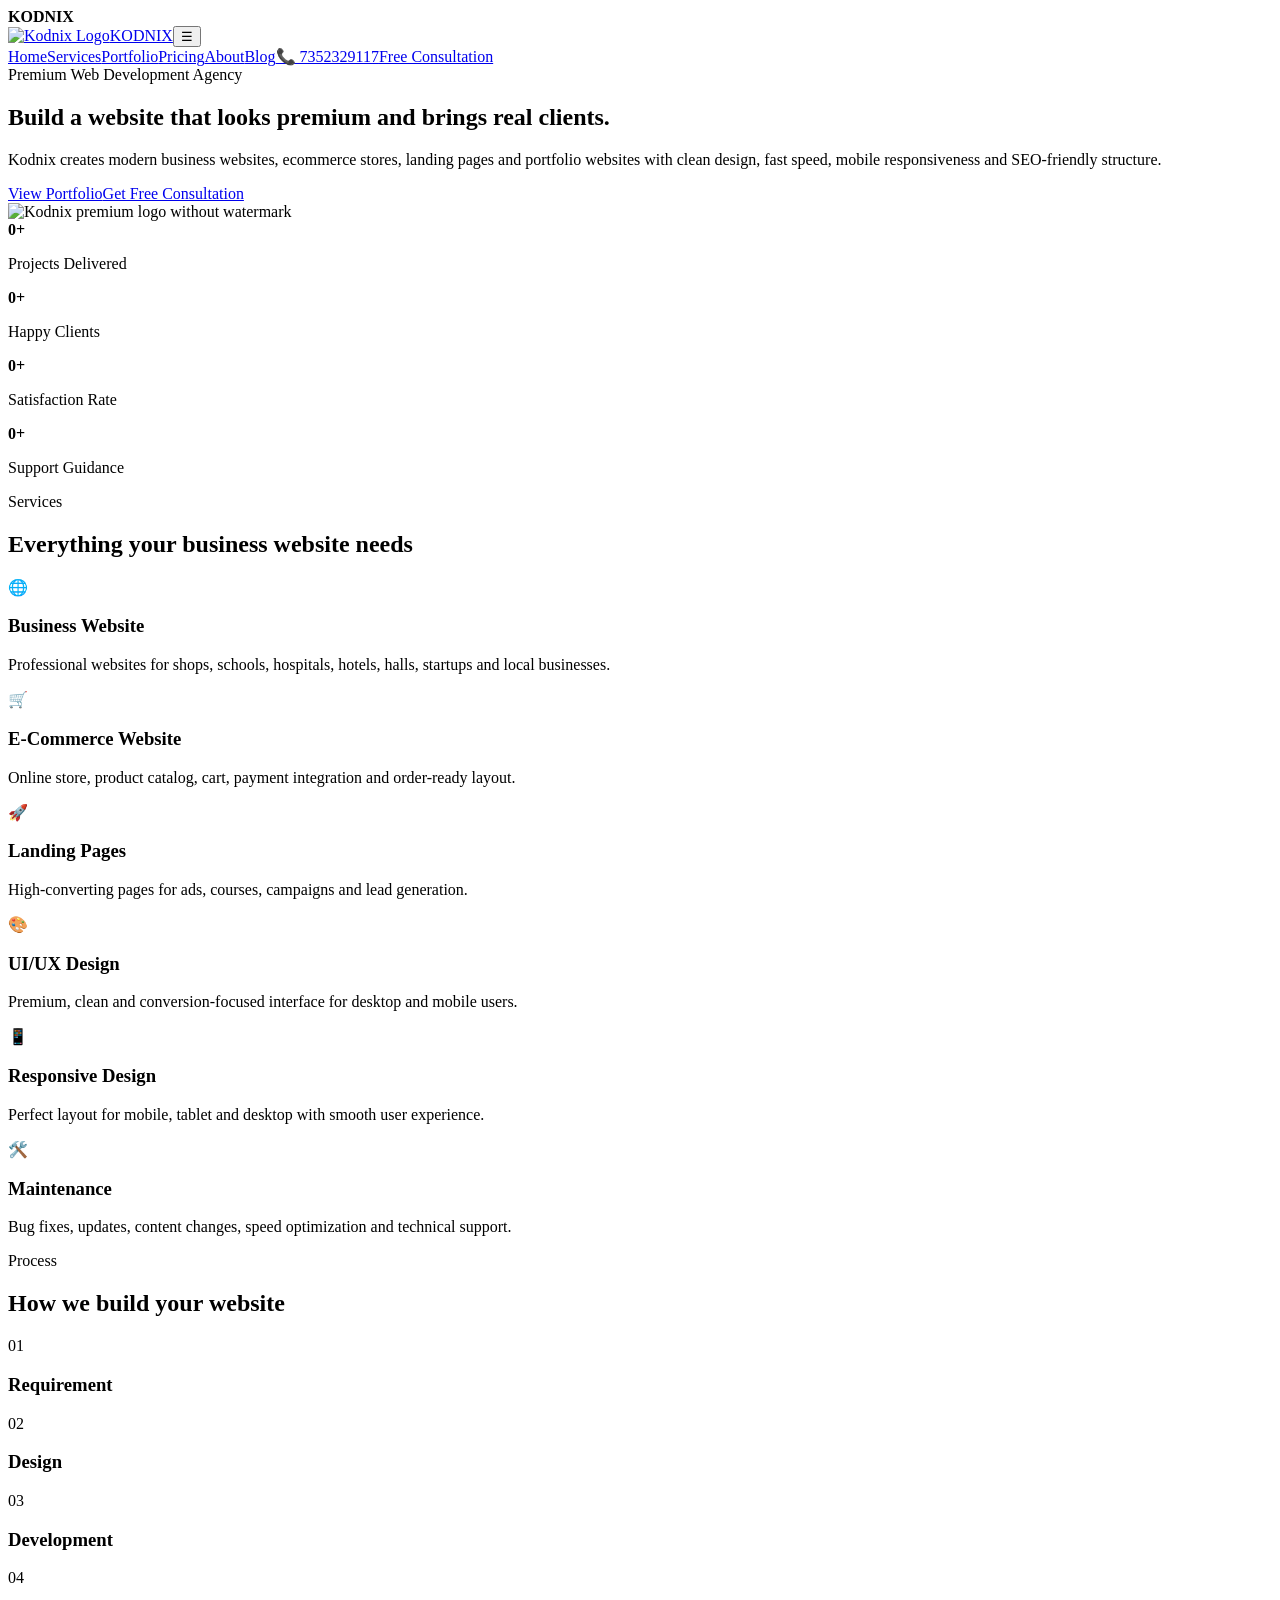
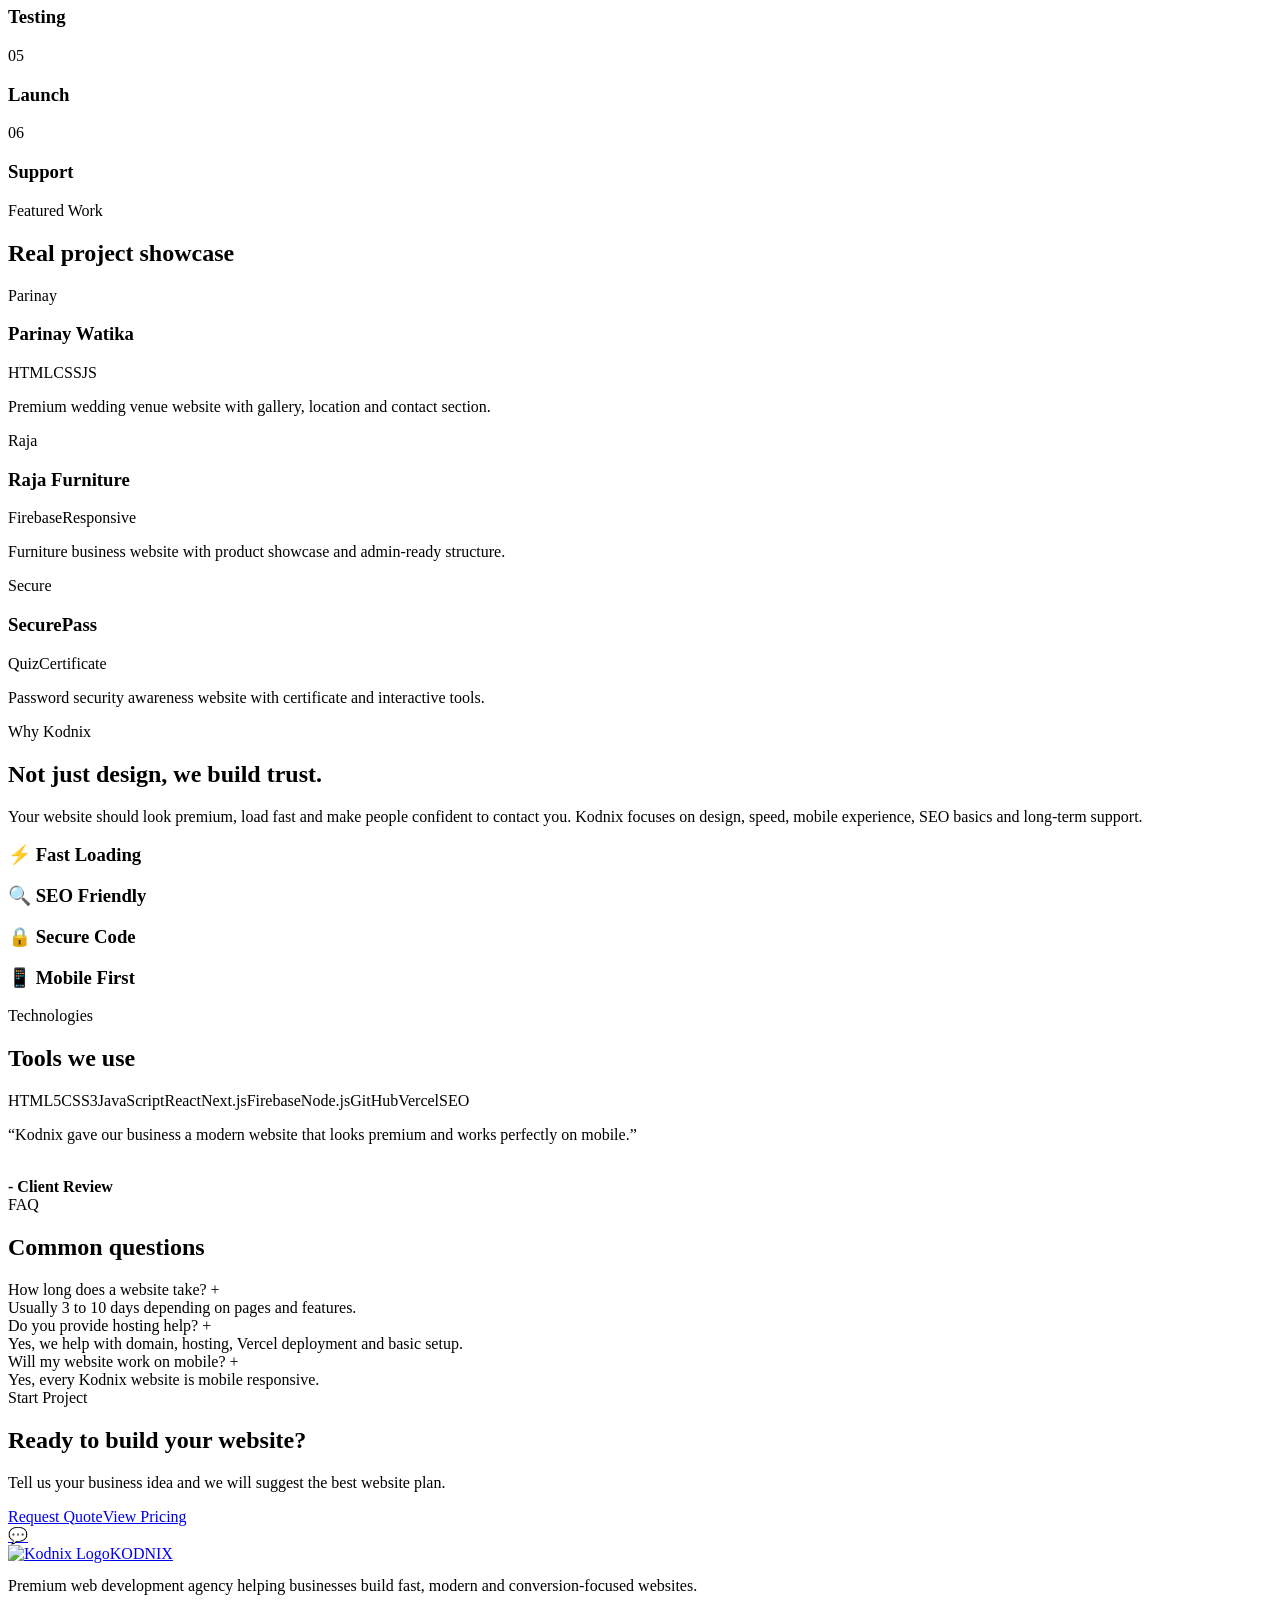
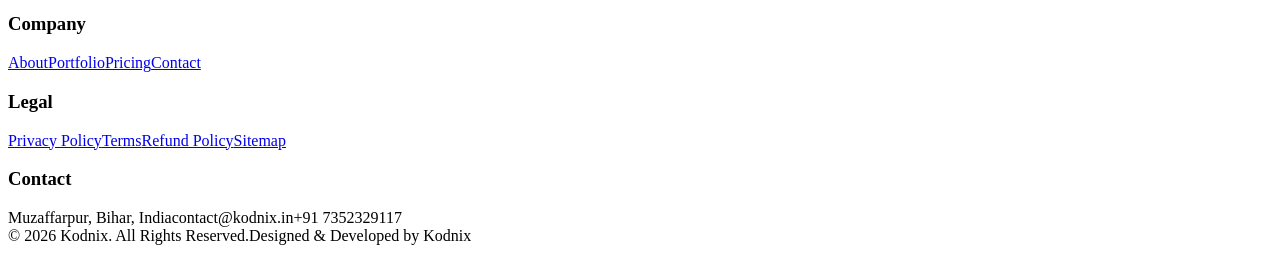
==== index.html @ 935e025d "Add files via upload" ====
<!DOCTYPE html><html lang="en"><head><meta charset="UTF-8"><meta name="viewport" content="width=device-width, initial-scale=1.0"><title>Premium Web Development Agency | Kodnix</title><meta name="description" content="Kodnix is a premium web development agency for business websites, ecommerce, landing pages and website maintenance."><link rel="icon" href="assets/images/favicon.png"><link rel="stylesheet" href="assets/css/style.css"></head><body><div class="progress"></div><div class="glow"></div><div class="loader"><b>KODNIX</b></div><nav class="nav"><div class="container nav-wrap"><a class="brand" href="index.html"><img src="assets/images/kodnix-logo-clean.png" alt="Kodnix Logo"><span>KODNIX</span></a><button class="menu">☰</button><div class="links"><a href="index.html">Home</a><a href="services.html">Services</a><a href="portfolio.html">Portfolio</a><a href="pricing.html">Pricing</a><a href="about.html">About</a><a href="blog.html">Blog</a><a href="tel:+917352329117" class="phone-link">📞 7352329117</a><a href="contact.html" class="btn">Free Consultation</a></div></div></nav><section class="hero"><div class="container hero-grid"><div><span class="eyebrow">Premium Web Development Agency</span><h1>Build a website that looks <span class="gradient">premium</span> and brings real clients.</h1><p class="sub">Kodnix creates modern business websites, ecommerce stores, landing pages and portfolio websites with clean design, fast speed, mobile responsiveness and SEO-friendly structure.</p><div class="actions"><a class="btn" href="portfolio.html">View Portfolio</a><a class="btn ghost" href="contact.html">Get Free Consultation</a></div></div><div class="hero-logo"><img src="assets/images/kodnix-logo-clean.png" alt="Kodnix premium logo without watermark"></div></div></section><div class="container stats"><div class="stat"><b data-count="50">0+</b><p>Projects Delivered</p></div><div class="stat"><b data-count="25">0+</b><p>Happy Clients</p></div><div class="stat"><b data-count="99">0+</b><p>Satisfaction Rate</p></div><div class="stat"><b data-count="24">0+</b><p>Support Guidance</p></div></div><section class="section"><div class="container"><span class="eyebrow">Services</span><h2 class="title">Everything your business website needs</h2><div class="grid"><div class="card"><div class="icon">🌐</div><h3>Business Website</h3><p>Professional websites for shops, schools, hospitals, hotels, halls, startups and local businesses.</p></div><div class="card"><div class="icon">🛒</div><h3>E-Commerce Website</h3><p>Online store, product catalog, cart, payment integration and order-ready layout.</p></div><div class="card"><div class="icon">🚀</div><h3>Landing Pages</h3><p>High-converting pages for ads, courses, campaigns and lead generation.</p></div><div class="card"><div class="icon">🎨</div><h3>UI/UX Design</h3><p>Premium, clean and conversion-focused interface for desktop and mobile users.</p></div><div class="card"><div class="icon">📱</div><h3>Responsive Design</h3><p>Perfect layout for mobile, tablet and desktop with smooth user experience.</p></div><div class="card"><div class="icon">🛠️</div><h3>Maintenance</h3><p>Bug fixes, updates, content changes, speed optimization and technical support.</p></div></div></div></section><section class="section" style="background:rgba(255,255,255,.03)"><div class="container"><span class="eyebrow">Process</span><h2 class="title">How we build your website</h2><div class="process"><div class="step"><span>01</span><h3>Requirement</h3></div><div class="step"><span>02</span><h3>Design</h3></div><div class="step"><span>03</span><h3>Development</h3></div><div class="step"><span>04</span><h3>Testing</h3></div><div class="step"><span>05</span><h3>Launch</h3></div><div class="step"><span>06</span><h3>Support</h3></div></div></div></section><section class="section"><div class="container"><span class="eyebrow">Featured Work</span><h2 class="title">Real project showcase</h2><div class="portfolio"><div class="case"><div class="shot">Parinay</div><h3>Parinay Watika</h3><div class="tags"><span class="tag">HTML</span><span class="tag">CSS</span><span class="tag">JS</span></div><p>Premium wedding venue website with gallery, location and contact section.</p></div><div class="case"><div class="shot">Raja</div><h3>Raja Furniture</h3><div class="tags"><span class="tag">Firebase</span><span class="tag">Responsive</span></div><p>Furniture business website with product showcase and admin-ready structure.</p></div><div class="case"><div class="shot">Secure</div><h3>SecurePass</h3><div class="tags"><span class="tag">Quiz</span><span class="tag">Certificate</span></div><p>Password security awareness website with certificate and interactive tools.</p></div></div></div></section><section class="section"><div class="container two"><div><span class="eyebrow">Why Kodnix</span><h2 class="title">Not just design, we build trust.</h2><p class="sub">Your website should look premium, load fast and make people confident to contact you. Kodnix focuses on design, speed, mobile experience, SEO basics and long-term support.</p></div><div class="grid" style="grid-template-columns:1fr 1fr"><div class="card"><h3>⚡ Fast Loading</h3></div><div class="card"><h3>🔍 SEO Friendly</h3></div><div class="card"><h3>🔒 Secure Code</h3></div><div class="card"><h3>📱 Mobile First</h3></div></div></div></section><section class="section" style="background:rgba(255,255,255,.03)"><div class="container"><span class="eyebrow">Technologies</span><h2 class="title">Tools we use</h2><div class="tech"><span>HTML5</span><span>CSS3</span><span>JavaScript</span><span>React</span><span>Next.js</span><span>Firebase</span><span>Node.js</span><span>GitHub</span><span>Vercel</span><span>SEO</span></div></div></section><section class="section"><div class="container two"><div class="card"><p class="quote">“Kodnix gave our business a modern website that looks premium and works perfectly on mobile.”</p><br><b>- Client Review</b></div><div><span class="eyebrow">FAQ</span><h2 class="title">Common questions</h2><div class="faq"><div class="faq-item"><div class="faq-q">How long does a website take? <span>+</span></div><div class="faq-a">Usually 3 to 10 days depending on pages and features.</div></div><div class="faq-item"><div class="faq-q">Do you provide hosting help? <span>+</span></div><div class="faq-a">Yes, we help with domain, hosting, Vercel deployment and basic setup.</div></div><div class="faq-item"><div class="faq-q">Will my website work on mobile? <span>+</span></div><div class="faq-a">Yes, every Kodnix website is mobile responsive.</div></div></div></div></div></section><section class="section"><div class="container contact-box"><span class="eyebrow">Start Project</span><h2 class="title">Ready to build your website?</h2><p class="sub">Tell us your business idea and we will suggest the best website plan.</p><div class="actions"><a class="btn" href="contact.html">Request Quote</a><a class="btn ghost" href="pricing.html">View Pricing</a></div></div></section><a class="whatsapp" href="https://wa.me/917352329117" target="_blank">💬</a><footer class="footer"><div class="container"><div class="footer-grid"><div><a class="brand" href="index.html"><img src="assets/images/kodnix-logo-clean.png" alt="Kodnix Logo"><span>KODNIX</span></a><p class="sub" style="margin-top:14px">Premium web development agency helping businesses build fast, modern and conversion-focused websites.</p></div><div><h3>Company</h3><div class="foot-links"><a href="about.html">About</a><a href="portfolio.html">Portfolio</a><a href="pricing.html">Pricing</a><a href="contact.html">Contact</a></div></div><div><h3>Legal</h3><div class="foot-links"><a href="privacy.html">Privacy Policy</a><a href="terms.html">Terms</a><a href="refund.html">Refund Policy</a><a href="sitemap.xml">Sitemap</a></div></div><div><h3>Contact</h3><div class="foot-links"><span>Muzaffarpur, Bihar, India</span><span>contact@kodnix.in</span><span>+91 7352329117</span></div></div></div><div class="copy"><span>© 2026 Kodnix. All Rights Reserved.</span><span>Designed & Developed by Kodnix</span></div></div></footer><script src="assets/js/main.js"></script></body></html>
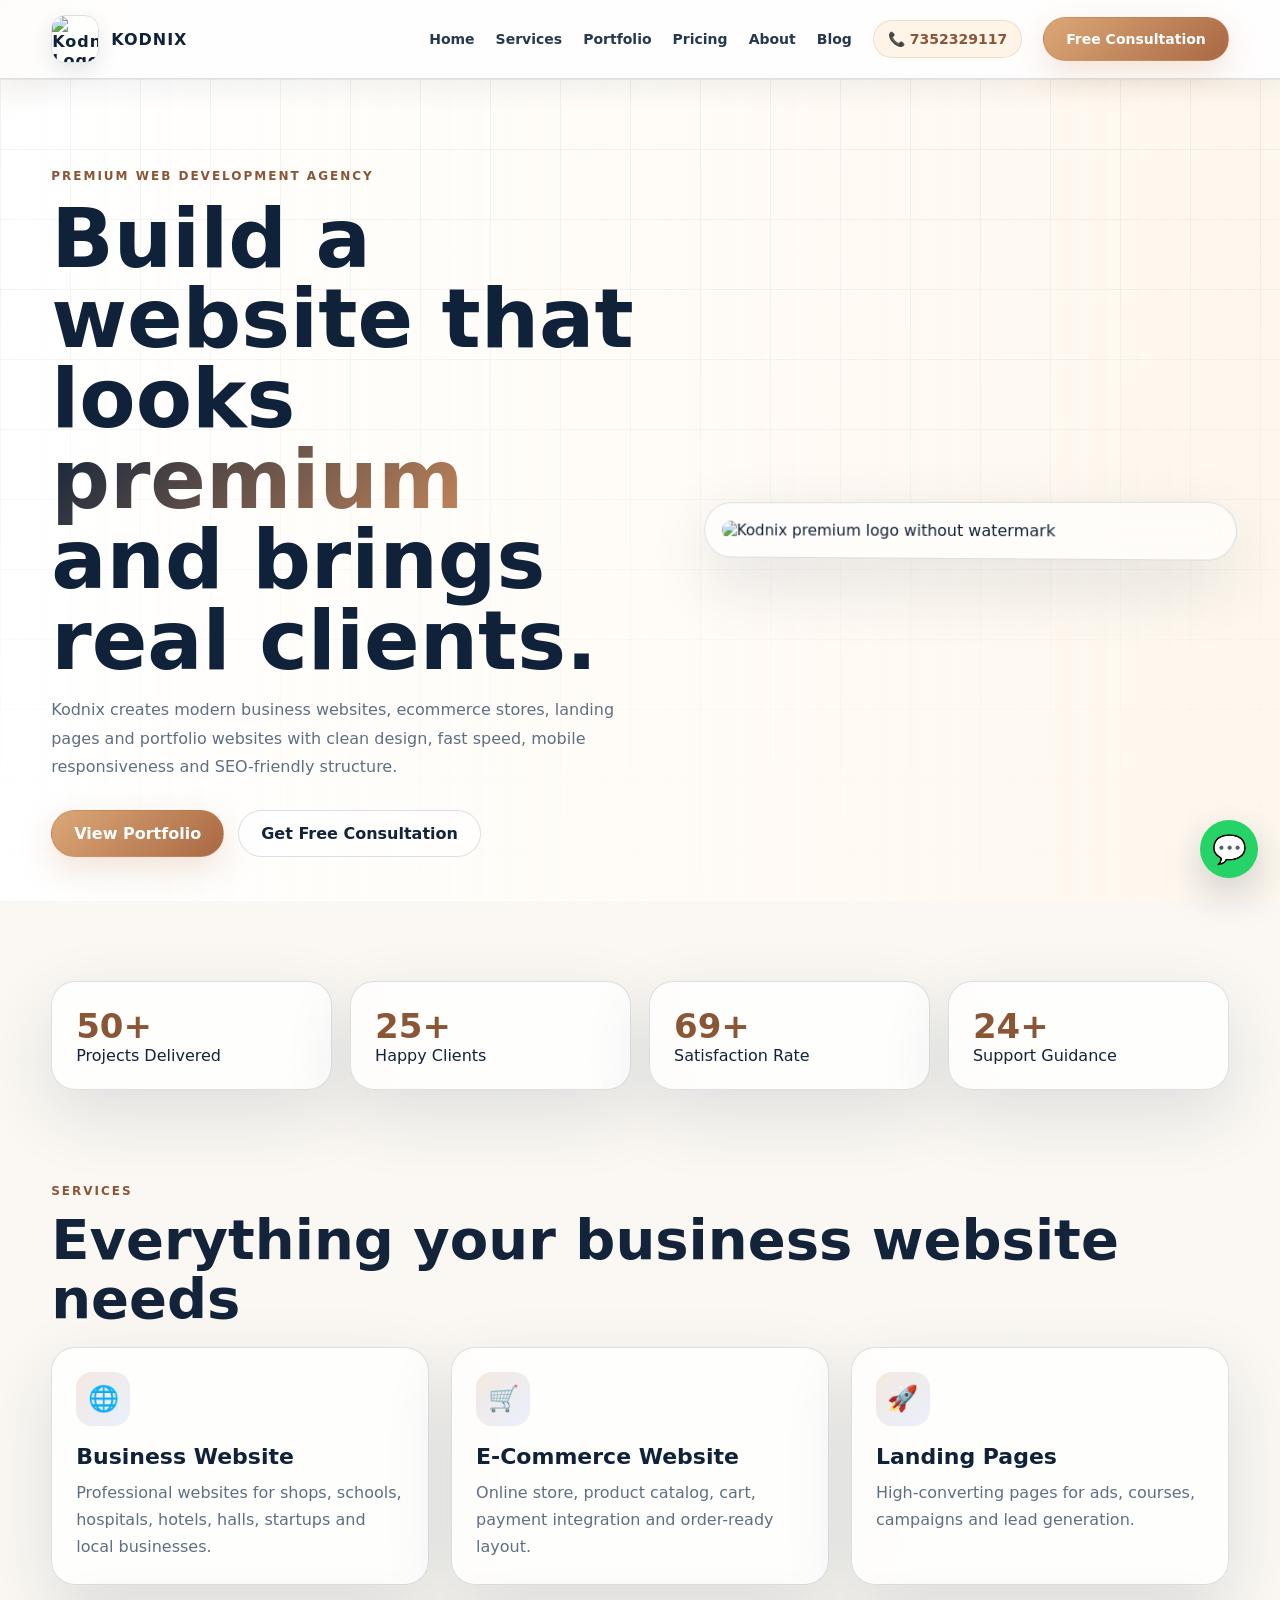
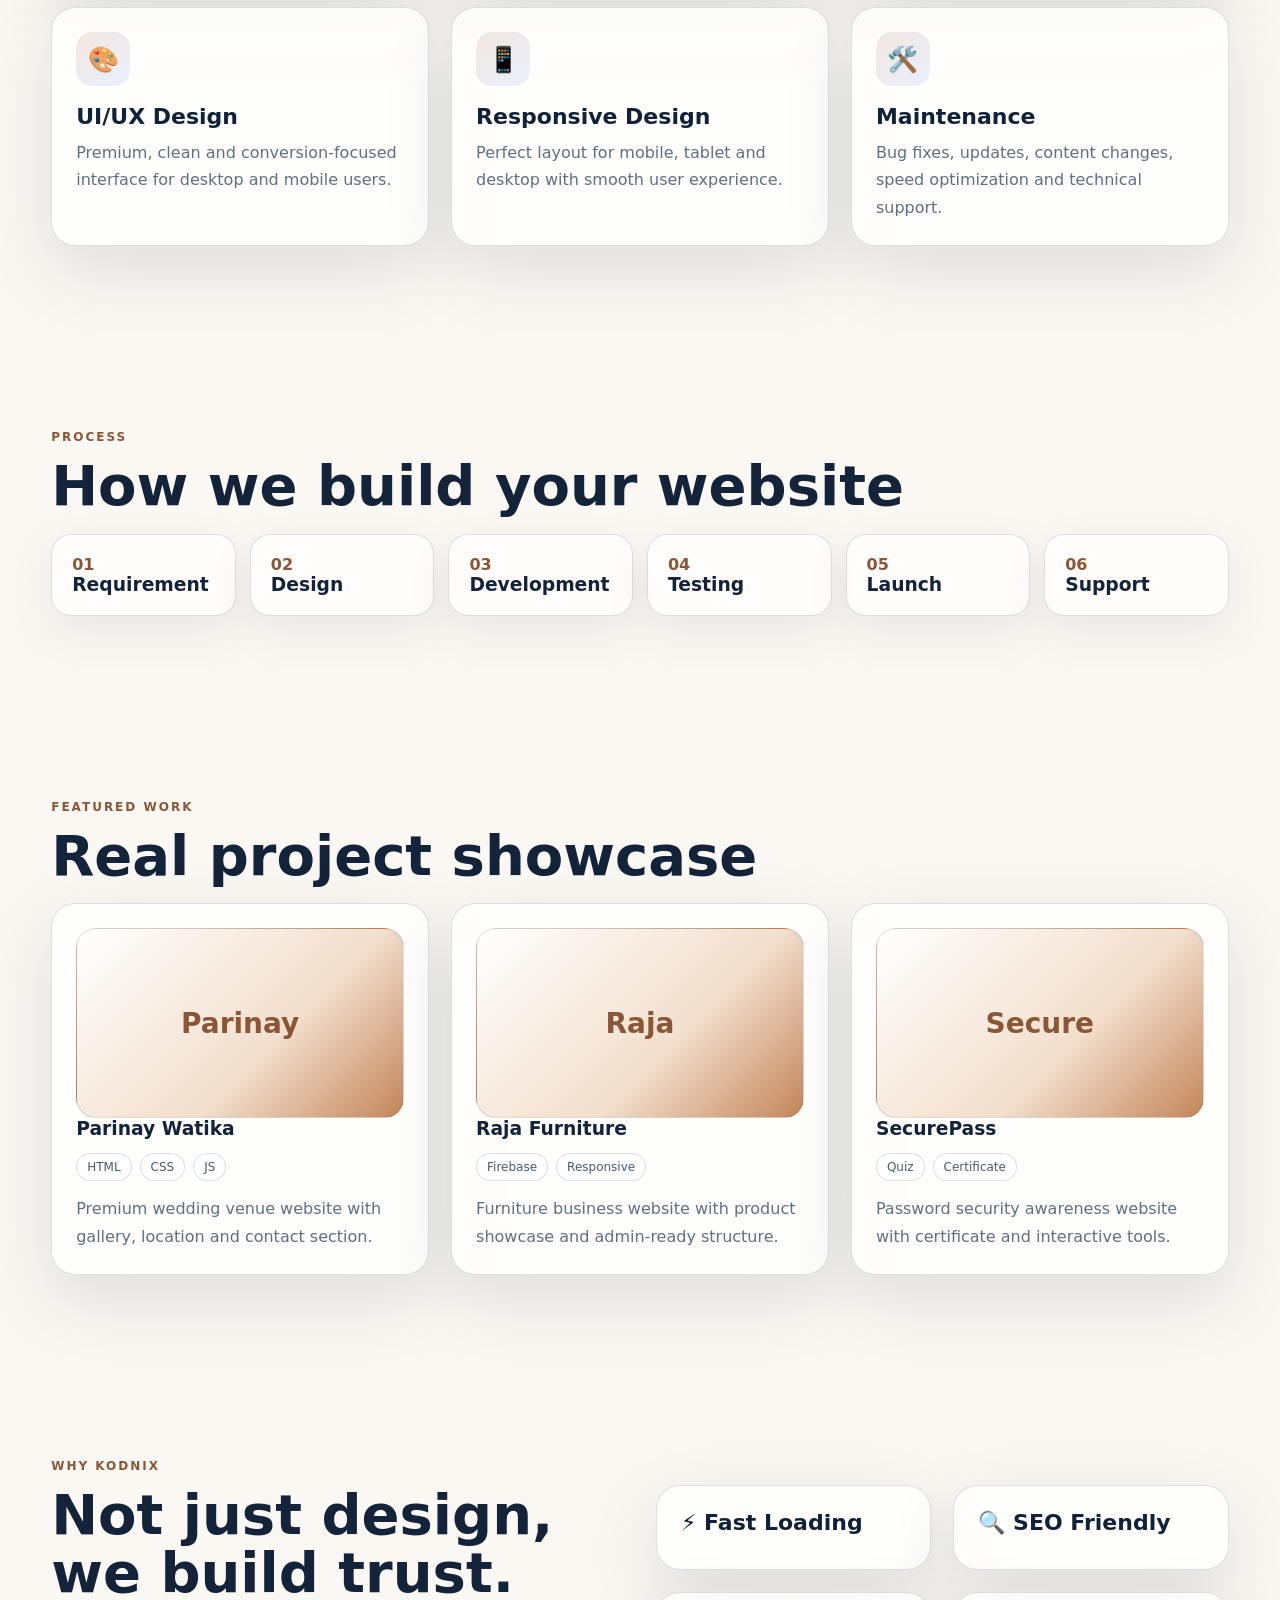
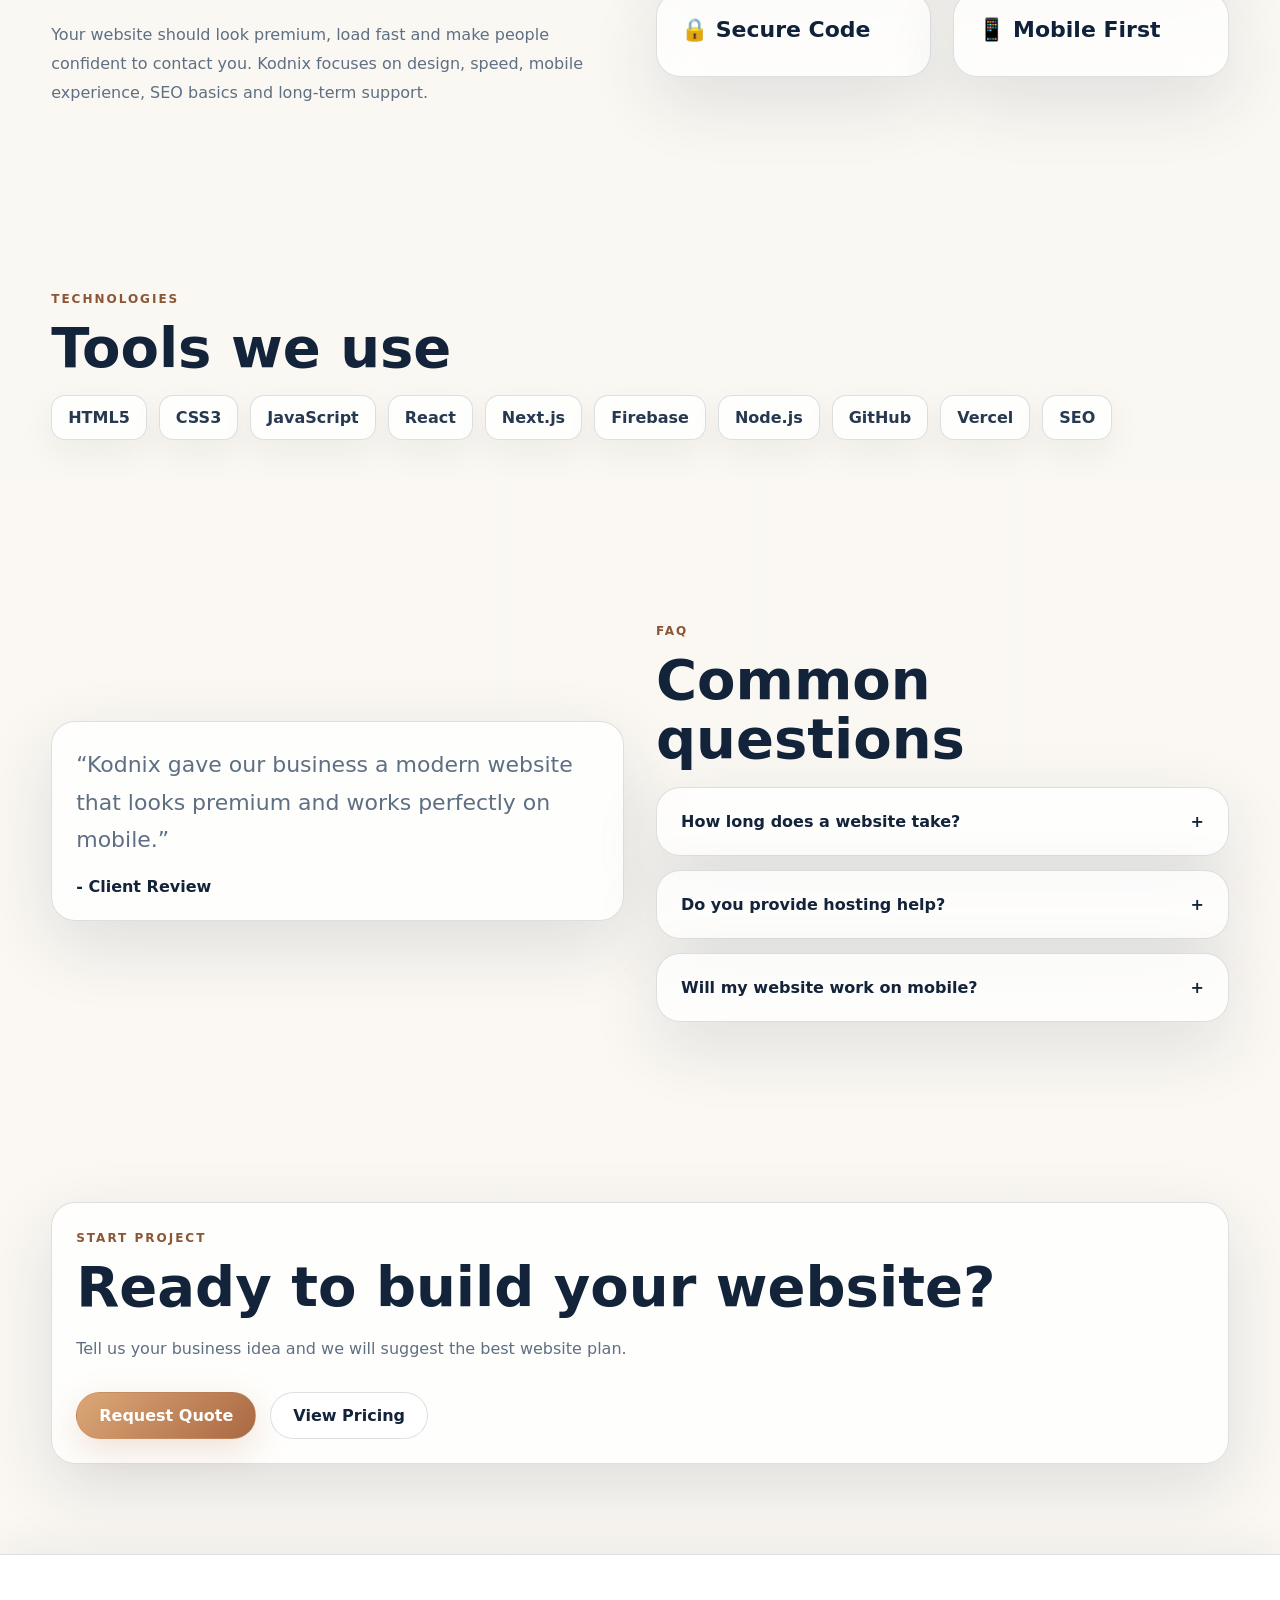
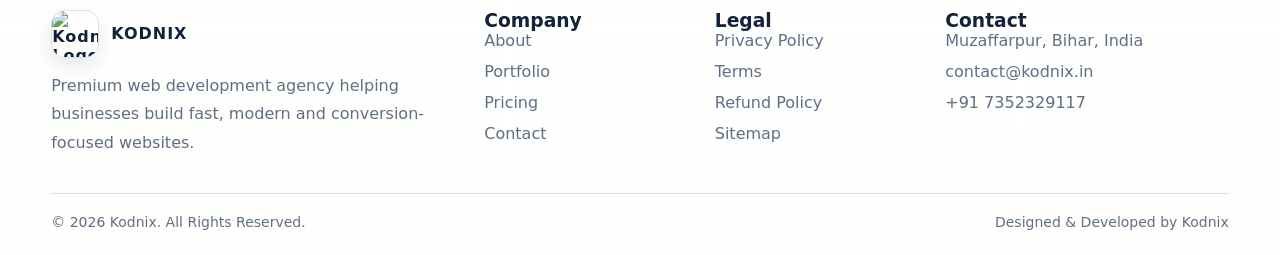
==== commit dbf3d115: "Add files via upload" ====
--- a/index.html
+++ b/index.html
@@ -1 +1,94 @@
-<!DOCTYPE html><html lang="en"><head><meta charset="UTF-8"><meta name="viewport" content="width=device-width, initial-scale=1.0"><title>Premium Web Development Agency | Kodnix</title><meta name="description" content="Kodnix is a premium web development agency for business websites, ecommerce, landing pages and website maintenance."><link rel="icon" href="assets/images/favicon.png"><link rel="stylesheet" href="assets/css/style.css"></head><body><div class="progress"></div><div class="glow"></div><div class="loader"><b>KODNIX</b></div><nav class="nav"><div class="container nav-wrap"><a class="brand" href="index.html"><img src="assets/images/kodnix-logo-clean.png" alt="Kodnix Logo"><span>KODNIX</span></a><button class="menu">☰</button><div class="links"><a href="index.html">Home</a><a href="services.html">Services</a><a href="portfolio.html">Portfolio</a><a href="pricing.html">Pricing</a><a href="about.html">About</a><a href="blog.html">Blog</a><a href="tel:+917352329117" class="phone-link">📞 7352329117</a><a href="contact.html" class="btn">Free Consultation</a></div></div></nav><section class="hero"><div class="container hero-grid"><div><span class="eyebrow">Premium Web Development Agency</span><h1>Build a website that looks <span class="gradient">premium</span> and brings real clients.</h1><p class="sub">Kodnix creates modern business websites, ecommerce stores, landing pages and portfolio websites with clean design, fast speed, mobile responsiveness and SEO-friendly structure.</p><div class="actions"><a class="btn" href="portfolio.html">View Portfolio</a><a class="btn ghost" href="contact.html">Get Free Consultation</a></div></div><div class="hero-logo"><img src="assets/images/kodnix-logo-clean.png" alt="Kodnix premium logo without watermark"></div></div></section><div class="container stats"><div class="stat"><b data-count="50">0+</b><p>Projects Delivered</p></div><div class="stat"><b data-count="25">0+</b><p>Happy Clients</p></div><div class="stat"><b data-count="99">0+</b><p>Satisfaction Rate</p></div><div class="stat"><b data-count="24">0+</b><p>Support Guidance</p></div></div><section class="section"><div class="container"><span class="eyebrow">Services</span><h2 class="title">Everything your business website needs</h2><div class="grid"><div class="card"><div class="icon">🌐</div><h3>Business Website</h3><p>Professional websites for shops, schools, hospitals, hotels, halls, startups and local businesses.</p></div><div class="card"><div class="icon">🛒</div><h3>E-Commerce Website</h3><p>Online store, product catalog, cart, payment integration and order-ready layout.</p></div><div class="card"><div class="icon">🚀</div><h3>Landing Pages</h3><p>High-converting pages for ads, courses, campaigns and lead generation.</p></div><div class="card"><div class="icon">🎨</div><h3>UI/UX Design</h3><p>Premium, clean and conversion-focused interface for desktop and mobile users.</p></div><div class="card"><div class="icon">📱</div><h3>Responsive Design</h3><p>Perfect layout for mobile, tablet and desktop with smooth user experience.</p></div><div class="card"><div class="icon">🛠️</div><h3>Maintenance</h3><p>Bug fixes, updates, content changes, speed optimization and technical support.</p></div></div></div></section><section class="section" style="background:rgba(255,255,255,.03)"><div class="container"><span class="eyebrow">Process</span><h2 class="title">How we build your website</h2><div class="process"><div class="step"><span>01</span><h3>Requirement</h3></div><div class="step"><span>02</span><h3>Design</h3></div><div class="step"><span>03</span><h3>Development</h3></div><div class="step"><span>04</span><h3>Testing</h3></div><div class="step"><span>05</span><h3>Launch</h3></div><div class="step"><span>06</span><h3>Support</h3></div></div></div></section><section class="section"><div class="container"><span class="eyebrow">Featured Work</span><h2 class="title">Real project showcase</h2><div class="portfolio"><div class="case"><div class="shot">Parinay</div><h3>Parinay Watika</h3><div class="tags"><span class="tag">HTML</span><span class="tag">CSS</span><span class="tag">JS</span></div><p>Premium wedding venue website with gallery, location and contact section.</p></div><div class="case"><div class="shot">Raja</div><h3>Raja Furniture</h3><div class="tags"><span class="tag">Firebase</span><span class="tag">Responsive</span></div><p>Furniture business website with product showcase and admin-ready structure.</p></div><div class="case"><div class="shot">Secure</div><h3>SecurePass</h3><div class="tags"><span class="tag">Quiz</span><span class="tag">Certificate</span></div><p>Password security awareness website with certificate and interactive tools.</p></div></div></div></section><section class="section"><div class="container two"><div><span class="eyebrow">Why Kodnix</span><h2 class="title">Not just design, we build trust.</h2><p class="sub">Your website should look premium, load fast and make people confident to contact you. Kodnix focuses on design, speed, mobile experience, SEO basics and long-term support.</p></div><div class="grid" style="grid-template-columns:1fr 1fr"><div class="card"><h3>⚡ Fast Loading</h3></div><div class="card"><h3>🔍 SEO Friendly</h3></div><div class="card"><h3>🔒 Secure Code</h3></div><div class="card"><h3>📱 Mobile First</h3></div></div></div></section><section class="section" style="background:rgba(255,255,255,.03)"><div class="container"><span class="eyebrow">Technologies</span><h2 class="title">Tools we use</h2><div class="tech"><span>HTML5</span><span>CSS3</span><span>JavaScript</span><span>React</span><span>Next.js</span><span>Firebase</span><span>Node.js</span><span>GitHub</span><span>Vercel</span><span>SEO</span></div></div></section><section class="section"><div class="container two"><div class="card"><p class="quote">“Kodnix gave our business a modern website that looks premium and works perfectly on mobile.”</p><br><b>- Client Review</b></div><div><span class="eyebrow">FAQ</span><h2 class="title">Common questions</h2><div class="faq"><div class="faq-item"><div class="faq-q">How long does a website take? <span>+</span></div><div class="faq-a">Usually 3 to 10 days depending on pages and features.</div></div><div class="faq-item"><div class="faq-q">Do you provide hosting help? <span>+</span></div><div class="faq-a">Yes, we help with domain, hosting, Vercel deployment and basic setup.</div></div><div class="faq-item"><div class="faq-q">Will my website work on mobile? <span>+</span></div><div class="faq-a">Yes, every Kodnix website is mobile responsive.</div></div></div></div></div></section><section class="section"><div class="container contact-box"><span class="eyebrow">Start Project</span><h2 class="title">Ready to build your website?</h2><p class="sub">Tell us your business idea and we will suggest the best website plan.</p><div class="actions"><a class="btn" href="contact.html">Request Quote</a><a class="btn ghost" href="pricing.html">View Pricing</a></div></div></section><a class="whatsapp" href="https://wa.me/917352329117" target="_blank">💬</a><footer class="footer"><div class="container"><div class="footer-grid"><div><a class="brand" href="index.html"><img src="assets/images/kodnix-logo-clean.png" alt="Kodnix Logo"><span>KODNIX</span></a><p class="sub" style="margin-top:14px">Premium web development agency helping businesses build fast, modern and conversion-focused websites.</p></div><div><h3>Company</h3><div class="foot-links"><a href="about.html">About</a><a href="portfolio.html">Portfolio</a><a href="pricing.html">Pricing</a><a href="contact.html">Contact</a></div></div><div><h3>Legal</h3><div class="foot-links"><a href="privacy.html">Privacy Policy</a><a href="terms.html">Terms</a><a href="refund.html">Refund Policy</a><a href="sitemap.xml">Sitemap</a></div></div><div><h3>Contact</h3><div class="foot-links"><span>Muzaffarpur, Bihar, India</span><span>contact@kodnix.in</span><span>+91 7352329117</span></div></div></div><div class="copy"><span>© 2026 Kodnix. All Rights Reserved.</span><span>Designed & Developed by Kodnix</span></div></div></footer><script src="assets/js/main.js"></script></body></html>+<!DOCTYPE html><html lang="en"><head><meta charset="UTF-8"><meta name="viewport" content="width=device-width, initial-scale=1.0"><title>Premium Web Development Agency | Kodnix</title><meta name="description" content="Kodnix is a premium web development agency for business websites, ecommerce, landing pages and website maintenance."><link rel="icon" href="assets/images/favicon.png"><base href="/">
+<style>
+:root{
+  --bg:#f7f3ec;
+  --bg2:#ffffff;
+  --card:rgba(255,255,255,.78);
+  --line:rgba(18,35,58,.14);
+  --text:#12233a;
+  --muted:#5f6f83;
+  --gold:#c4865a;
+  --gold2:#8b5636;
+  --blue:#2b76ff;
+  --shadow:0 24px 70px rgba(16,38,68,.12);
+}
+*{box-sizing:border-box;margin:0;padding:0}
+html{scroll-behavior:smooth}
+body{
+  font-family:Inter,system-ui,Segoe UI,Arial,sans-serif;
+  background:
+    linear-gradient(rgba(250,247,241,.88),rgba(250,247,241,.90)),
+    url('../images/hero-bg.jpg') center/cover fixed no-repeat;
+  color:var(--text);
+  overflow-x:hidden;
+}
+body:before{
+  content:"";
+  position:fixed;
+  inset:0;
+  background:url('../images/kodnix-logo-clean.png') center 52%/520px auto no-repeat;
+  opacity:.045;
+  pointer-events:none;
+  z-index:-1;
+}
+a{text-decoration:none;color:inherit}
+img{max-width:100%;display:block}
+.container{width:min(1180px,92%);margin:auto}
+.btn{display:inline-flex;align-items:center;gap:10px;border:1px solid rgba(196,134,90,.38);background:linear-gradient(135deg,#dca878,#a96842);padding:13px 22px;border-radius:999px;color:#fff;font-weight:800;box-shadow:0 12px 34px rgba(196,134,90,.24);cursor:pointer}
+.btn.ghost{background:rgba(255,255,255,.70);color:var(--text);border-color:var(--line);box-shadow:none}
+.section{padding:90px 0}
+.eyebrow{color:var(--gold2);text-transform:uppercase;letter-spacing:2px;font-size:12px;font-weight:900}
+.title{font-size:clamp(32px,5vw,56px);line-height:1.05;margin:12px 0 18px;color:var(--text)}
+.sub{color:var(--muted);line-height:1.8;max-width:740px}
+.nav{position:sticky;top:0;z-index:99;background:rgba(255,255,255,.86);backdrop-filter:blur(18px);border-bottom:1px solid var(--line);box-shadow:0 10px 28px rgba(18,35,58,.06)}
+.nav-wrap{height:78px;display:flex;align-items:center;justify-content:space-between}
+.brand{display:flex;align-items:center;gap:12px;font-weight:900;letter-spacing:1px;color:#10223a}
+.brand img{width:48px;height:48px;border-radius:14px;object-fit:cover;border:1px solid var(--line);box-shadow:0 8px 20px rgba(16,34,58,.10)}
+.links{display:flex;align-items:center;gap:21px;color:#263950;font-weight:800;font-size:14px}
+.links a:hover{color:var(--gold2)}
+.phone-link{padding:10px 14px;border-radius:999px;background:#fff4e8;border:1px solid rgba(196,134,90,.24);color:#8b5636!important;white-space:nowrap}
+.menu{display:none;background:none;border:1px solid var(--line);color:var(--text);border-radius:10px;padding:8px 11px;font-size:22px}
+.hero{min-height:calc(100vh - 78px);display:grid;place-items:center;position:relative;isolation:isolate;overflow:hidden}
+.hero:before{content:"";position:absolute;inset:0;background:linear-gradient(90deg,rgba(255,255,255,.96),rgba(255,247,236,.80)),url('../images/hero-bg.jpg') center/cover fixed no-repeat;z-index:-2}
+.hero:after{content:"";position:absolute;inset:0;background-image:linear-gradient(rgba(18,35,58,.06) 1px,transparent 1px),linear-gradient(90deg,rgba(18,35,58,.06) 1px,transparent 1px);background-size:70px 70px;mask-image:linear-gradient(to bottom,#000,transparent);z-index:-1}
+.hero-grid{display:grid;grid-template-columns:1.05fr .95fr;gap:50px;align-items:center;padding-top:42px}
+.hero h1{font-size:clamp(42px,7vw,82px);line-height:.98;margin:15px 0;color:#10223a}
+.gradient{background:linear-gradient(135deg,#10223a,#c4865a);-webkit-background-clip:text;color:transparent}
+.hero-logo{border:1px solid var(--line);border-radius:34px;padding:18px;background:rgba(255,255,255,.58);box-shadow:var(--shadow);transform:perspective(900px) rotateY(-7deg) translateY(20px);backdrop-filter:blur(12px)}
+.hero-logo img{border-radius:24px}
+.actions{display:flex;gap:14px;flex-wrap:wrap;margin-top:28px}
+.stats{display:grid;grid-template-columns:repeat(4,1fr);gap:18px;margin-top:80px;position:relative;z-index:3}
+.stat,.card,.price,.case,.faq-item,.contact-box{background:var(--card);border:1px solid var(--line);border-radius:24px;padding:24px;box-shadow:var(--shadow);backdrop-filter:blur(18px)}
+.stat b{font-size:34px;color:var(--gold2)}
+.grid{display:grid;grid-template-columns:repeat(3,1fr);gap:22px}
+.card{transition:.25s}.card:hover{transform:translateY(-8px);border-color:rgba(196,134,90,.45)}
+.icon{width:54px;height:54px;border-radius:16px;display:grid;place-items:center;background:linear-gradient(135deg,rgba(196,134,90,.18),rgba(43,118,255,.10));font-size:25px;margin-bottom:18px}
+.card h3{font-size:22px;margin-bottom:10px;color:#10223a}
+.card p,.case p,.price li{color:var(--muted);line-height:1.7}
+.process{display:grid;grid-template-columns:repeat(6,1fr);gap:14px}
+.step{padding:20px;border:1px solid var(--line);border-radius:20px;background:rgba(255,255,255,.70);box-shadow:0 16px 45px rgba(16,38,68,.08)}
+.step span{color:var(--gold2);font-weight:900}
+.portfolio{display:grid;grid-template-columns:repeat(3,1fr);gap:22px}
+.shot{height:190px;border-radius:20px;background:linear-gradient(135deg,#ffffff,#f2dfcd 60%,#c4865a);border:1px solid var(--line);display:grid;place-items:center;font-weight:900;color:#8b5636;font-size:28px}
+.tags{display:flex;gap:8px;flex-wrap:wrap;margin:14px 0}.tag{font-size:12px;border:1px solid var(--line);padding:6px 10px;border-radius:999px;color:#465a70;background:#fff}
+.pricing{display:grid;grid-template-columns:repeat(3,1fr);gap:22px}.price.featured{border-color:rgba(196,134,90,.55);transform:scale(1.03)}
+.amount{font-size:42px;color:var(--gold2);font-weight:900;margin:16px 0}.price ul{list-style:none;display:grid;gap:10px;margin:20px 0}
+.tech{display:flex;gap:12px;flex-wrap:wrap}.tech span{padding:12px 16px;background:rgba(255,255,255,.78);border:1px solid var(--line);border-radius:14px;color:#263950;font-weight:800;box-shadow:0 12px 34px rgba(16,38,68,.06)}
+.quote{font-size:22px;line-height:1.7;color:#10223a}.faq{display:grid;gap:14px}.faq-q{display:flex;justify-content:space-between;cursor:pointer;font-weight:900}.faq-a{display:none;color:var(--muted);line-height:1.7;margin-top:12px}.faq-item.active .faq-a{display:block}
+.form{display:grid;gap:14px}.input{width:100%;padding:15px;border-radius:14px;border:1px solid var(--line);background:rgba(255,255,255,.84);color:var(--text);outline:none}.input:focus{border-color:rgba(196,134,90,.55);box-shadow:0 0 0 4px rgba(196,134,90,.10)}
+.footer{padding:55px 0 25px;background:rgba(255,255,255,.88);border-top:1px solid var(--line);box-shadow:0 -12px 36px rgba(16,38,68,.05)}.footer-grid{display:grid;grid-template-columns:2fr 1fr 1fr 1.4fr;gap:28px}.foot-links{display:grid;gap:12px;color:var(--muted)}.copy{border-top:1px solid var(--line);margin-top:35px;padding-top:20px;color:var(--muted);font-size:14px;display:flex;justify-content:space-between;gap:12px;flex-wrap:wrap}
+.whatsapp{position:fixed;right:22px;bottom:22px;z-index:100;width:58px;height:58px;border-radius:50%;background:#25d366;display:grid;place-items:center;font-size:28px;box-shadow:0 15px 40px rgba(16,38,68,.22)}
+.loader{position:fixed;inset:0;background:#fff7ef;z-index:999;display:grid;place-items:center;transition:.5s}.loader.hide{opacity:0;visibility:hidden}.loader b{font-size:38px;color:var(--gold2);letter-spacing:5px}.page-hero{padding:90px 0 40px}.two{display:grid;grid-template-columns:1fr 1fr;gap:32px;align-items:center}.legal{line-height:1.8;color:var(--muted)}.legal h2{color:var(--text);margin:24px 0 8px}.progress{position:fixed;top:0;left:0;height:3px;background:linear-gradient(90deg,var(--gold),#10223a);z-index:1000;width:0}.glow{position:fixed;width:260px;height:260px;border-radius:50%;background:radial-gradient(circle,rgba(196,134,90,.12),transparent 65%);pointer-events:none;z-index:1;transform:translate(-50%,-50%)}
+@media(max-width:1060px){.links{gap:12px;font-size:13px}.phone-link{display:none}}
+@media(max-width:900px){.menu{display:block}.links{position:absolute;left:0;right:0;top:78px;background:rgba(255,255,255,.96);display:none;flex-direction:column;padding:25px;box-shadow:0 20px 40px rgba(16,38,68,.12)}.links.show{display:flex}.phone-link{display:inline-flex}.hero-grid,.two{grid-template-columns:1fr}.stats,.grid,.portfolio,.pricing{grid-template-columns:1fr 1fr}.process{grid-template-columns:1fr 1fr}.footer-grid{grid-template-columns:1fr 1fr}.hero-logo{transform:none}}
+@media(max-width:560px){.stats,.grid,.portfolio,.pricing,.process,.footer-grid{grid-template-columns:1fr}.section{padding:65px 0}.nav-wrap{height:70px}.links{top:70px}.brand span{font-size:15px}.hero{padding:55px 0}.copy{display:block}.hero-logo{padding:10px;border-radius:24px}.hero-logo img{border-radius:18px}body:before{background-size:340px auto}.title{font-size:clamp(30px,10vw,46px)}}
+</style></head><body><div class="progress"></div><div class="glow"></div><div class="loader"><b>KODNIX</b></div><nav class="nav"><div class="container nav-wrap"><a class="brand" href="index.html"><img src="assets/images/kodnix-logo-clean.png" alt="Kodnix Logo"><span>KODNIX</span></a><button class="menu">☰</button><div class="links"><a href="index.html">Home</a><a href="services.html">Services</a><a href="portfolio.html">Portfolio</a><a href="pricing.html">Pricing</a><a href="about.html">About</a><a href="blog.html">Blog</a><a href="tel:+917352329117" class="phone-link">📞 7352329117</a><a href="contact.html" class="btn">Free Consultation</a></div></div></nav><section class="hero"><div class="container hero-grid"><div><span class="eyebrow">Premium Web Development Agency</span><h1>Build a website that looks <span class="gradient">premium</span> and brings real clients.</h1><p class="sub">Kodnix creates modern business websites, ecommerce stores, landing pages and portfolio websites with clean design, fast speed, mobile responsiveness and SEO-friendly structure.</p><div class="actions"><a class="btn" href="portfolio.html">View Portfolio</a><a class="btn ghost" href="contact.html">Get Free Consultation</a></div></div><div class="hero-logo"><img src="assets/images/kodnix-logo-clean.png" alt="Kodnix premium logo without watermark"></div></div></section><div class="container stats"><div class="stat"><b data-count="50">0+</b><p>Projects Delivered</p></div><div class="stat"><b data-count="25">0+</b><p>Happy Clients</p></div><div class="stat"><b data-count="99">0+</b><p>Satisfaction Rate</p></div><div class="stat"><b data-count="24">0+</b><p>Support Guidance</p></div></div><section class="section"><div class="container"><span class="eyebrow">Services</span><h2 class="title">Everything your business website needs</h2><div class="grid"><div class="card"><div class="icon">🌐</div><h3>Business Website</h3><p>Professional websites for shops, schools, hospitals, hotels, halls, startups and local businesses.</p></div><div class="card"><div class="icon">🛒</div><h3>E-Commerce Website</h3><p>Online store, product catalog, cart, payment integration and order-ready layout.</p></div><div class="card"><div class="icon">🚀</div><h3>Landing Pages</h3><p>High-converting pages for ads, courses, campaigns and lead generation.</p></div><div class="card"><div class="icon">🎨</div><h3>UI/UX Design</h3><p>Premium, clean and conversion-focused interface for desktop and mobile users.</p></div><div class="card"><div class="icon">📱</div><h3>Responsive Design</h3><p>Perfect layout for mobile, tablet and desktop with smooth user experience.</p></div><div class="card"><div class="icon">🛠️</div><h3>Maintenance</h3><p>Bug fixes, updates, content changes, speed optimization and technical support.</p></div></div></div></section><section class="section" style="background:rgba(255,255,255,.03)"><div class="container"><span class="eyebrow">Process</span><h2 class="title">How we build your website</h2><div class="process"><div class="step"><span>01</span><h3>Requirement</h3></div><div class="step"><span>02</span><h3>Design</h3></div><div class="step"><span>03</span><h3>Development</h3></div><div class="step"><span>04</span><h3>Testing</h3></div><div class="step"><span>05</span><h3>Launch</h3></div><div class="step"><span>06</span><h3>Support</h3></div></div></div></section><section class="section"><div class="container"><span class="eyebrow">Featured Work</span><h2 class="title">Real project showcase</h2><div class="portfolio"><div class="case"><div class="shot">Parinay</div><h3>Parinay Watika</h3><div class="tags"><span class="tag">HTML</span><span class="tag">CSS</span><span class="tag">JS</span></div><p>Premium wedding venue website with gallery, location and contact section.</p></div><div class="case"><div class="shot">Raja</div><h3>Raja Furniture</h3><div class="tags"><span class="tag">Firebase</span><span class="tag">Responsive</span></div><p>Furniture business website with product showcase and admin-ready structure.</p></div><div class="case"><div class="shot">Secure</div><h3>SecurePass</h3><div class="tags"><span class="tag">Quiz</span><span class="tag">Certificate</span></div><p>Password security awareness website with certificate and interactive tools.</p></div></div></div></section><section class="section"><div class="container two"><div><span class="eyebrow">Why Kodnix</span><h2 class="title">Not just design, we build trust.</h2><p class="sub">Your website should look premium, load fast and make people confident to contact you. Kodnix focuses on design, speed, mobile experience, SEO basics and long-term support.</p></div><div class="grid" style="grid-template-columns:1fr 1fr"><div class="card"><h3>⚡ Fast Loading</h3></div><div class="card"><h3>🔍 SEO Friendly</h3></div><div class="card"><h3>🔒 Secure Code</h3></div><div class="card"><h3>📱 Mobile First</h3></div></div></div></section><section class="section" style="background:rgba(255,255,255,.03)"><div class="container"><span class="eyebrow">Technologies</span><h2 class="title">Tools we use</h2><div class="tech"><span>HTML5</span><span>CSS3</span><span>JavaScript</span><span>React</span><span>Next.js</span><span>Firebase</span><span>Node.js</span><span>GitHub</span><span>Vercel</span><span>SEO</span></div></div></section><section class="section"><div class="container two"><div class="card"><p class="quote">“Kodnix gave our business a modern website that looks premium and works perfectly on mobile.”</p><br><b>- Client Review</b></div><div><span class="eyebrow">FAQ</span><h2 class="title">Common questions</h2><div class="faq"><div class="faq-item"><div class="faq-q">How long does a website take? <span>+</span></div><div class="faq-a">Usually 3 to 10 days depending on pages and features.</div></div><div class="faq-item"><div class="faq-q">Do you provide hosting help? <span>+</span></div><div class="faq-a">Yes, we help with domain, hosting, Vercel deployment and basic setup.</div></div><div class="faq-item"><div class="faq-q">Will my website work on mobile? <span>+</span></div><div class="faq-a">Yes, every Kodnix website is mobile responsive.</div></div></div></div></div></section><section class="section"><div class="container contact-box"><span class="eyebrow">Start Project</span><h2 class="title">Ready to build your website?</h2><p class="sub">Tell us your business idea and we will suggest the best website plan.</p><div class="actions"><a class="btn" href="contact.html">Request Quote</a><a class="btn ghost" href="pricing.html">View Pricing</a></div></div></section><a class="whatsapp" href="https://wa.me/917352329117" target="_blank">💬</a><footer class="footer"><div class="container"><div class="footer-grid"><div><a class="brand" href="index.html"><img src="assets/images/kodnix-logo-clean.png" alt="Kodnix Logo"><span>KODNIX</span></a><p class="sub" style="margin-top:14px">Premium web development agency helping businesses build fast, modern and conversion-focused websites.</p></div><div><h3>Company</h3><div class="foot-links"><a href="about.html">About</a><a href="portfolio.html">Portfolio</a><a href="pricing.html">Pricing</a><a href="contact.html">Contact</a></div></div><div><h3>Legal</h3><div class="foot-links"><a href="privacy.html">Privacy Policy</a><a href="terms.html">Terms</a><a href="refund.html">Refund Policy</a><a href="sitemap.xml">Sitemap</a></div></div><div><h3>Contact</h3><div class="foot-links"><span>Muzaffarpur, Bihar, India</span><span>contact@kodnix.in</span><span>+91 7352329117</span></div></div></div><div class="copy"><span>© 2026 Kodnix. All Rights Reserved.</span><span>Designed & Developed by Kodnix</span></div></div></footer><script>
+const menu=document.querySelector('.menu'),links=document.querySelector('.links');if(menu)menu.onclick=()=>links.classList.toggle('show');
+window.addEventListener('load',()=>setTimeout(()=>document.querySelector('.loader')?.classList.add('hide'),650));
+const counters=document.querySelectorAll('[data-count]');let started=false;function runCounters(){if(started)return;const top=document.querySelector('.stats')?.getBoundingClientRect().top||999;if(top<innerHeight-80){started=true;counters.forEach(el=>{let end=+el.dataset.count,i=0,step=Math.max(1,Math.floor(end/70));let t=setInterval(()=>{i+=step;if(i>=end){i=end;clearInterval(t)}el.textContent=i+'+'},22)})}}addEventListener('scroll',runCounters);runCounters();
+document.querySelectorAll('.faq-item').forEach(item=>item.querySelector('.faq-q')?.addEventListener('click',()=>item.classList.toggle('active')));
+addEventListener('scroll',()=>{const h=document.documentElement;const p=(h.scrollTop)/(h.scrollHeight-h.clientHeight)*100;document.querySelector('.progress').style.width=p+'%'});
+const glow=document.querySelector('.glow');addEventListener('mousemove',e=>{if(glow){glow.style.left=e.clientX+'px';glow.style.top=e.clientY+'px'}});
+function sendWhatsApp(){const name=document.querySelector('#name')?.value||'';const type=document.querySelector('#type')?.value||'Website';const msg=document.querySelector('#message')?.value||'';const text=`Hello Kodnix, I need a ${type}. Name: ${name}. Requirement: ${msg}`;window.open(`https://wa.me/917352329117?text=${encodeURIComponent(text)}`,'_blank')}
+
+</script></body></html>
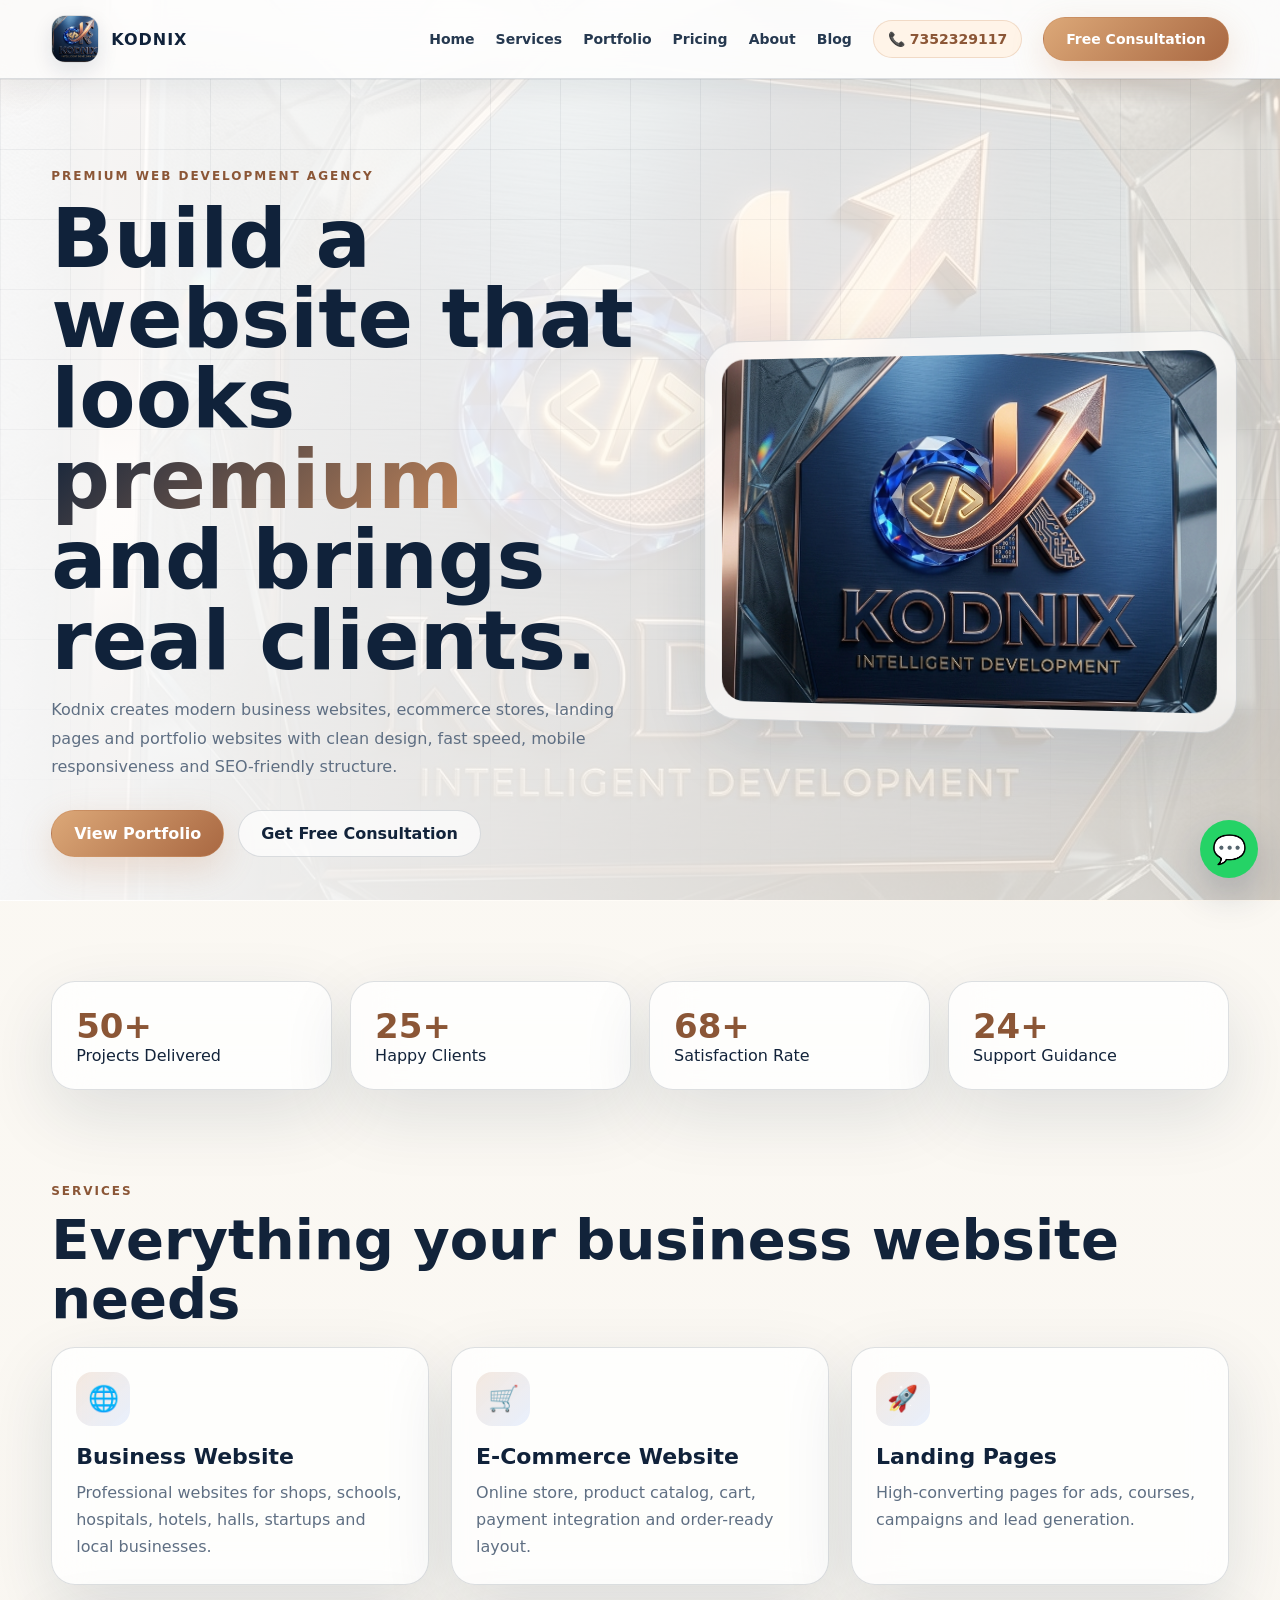
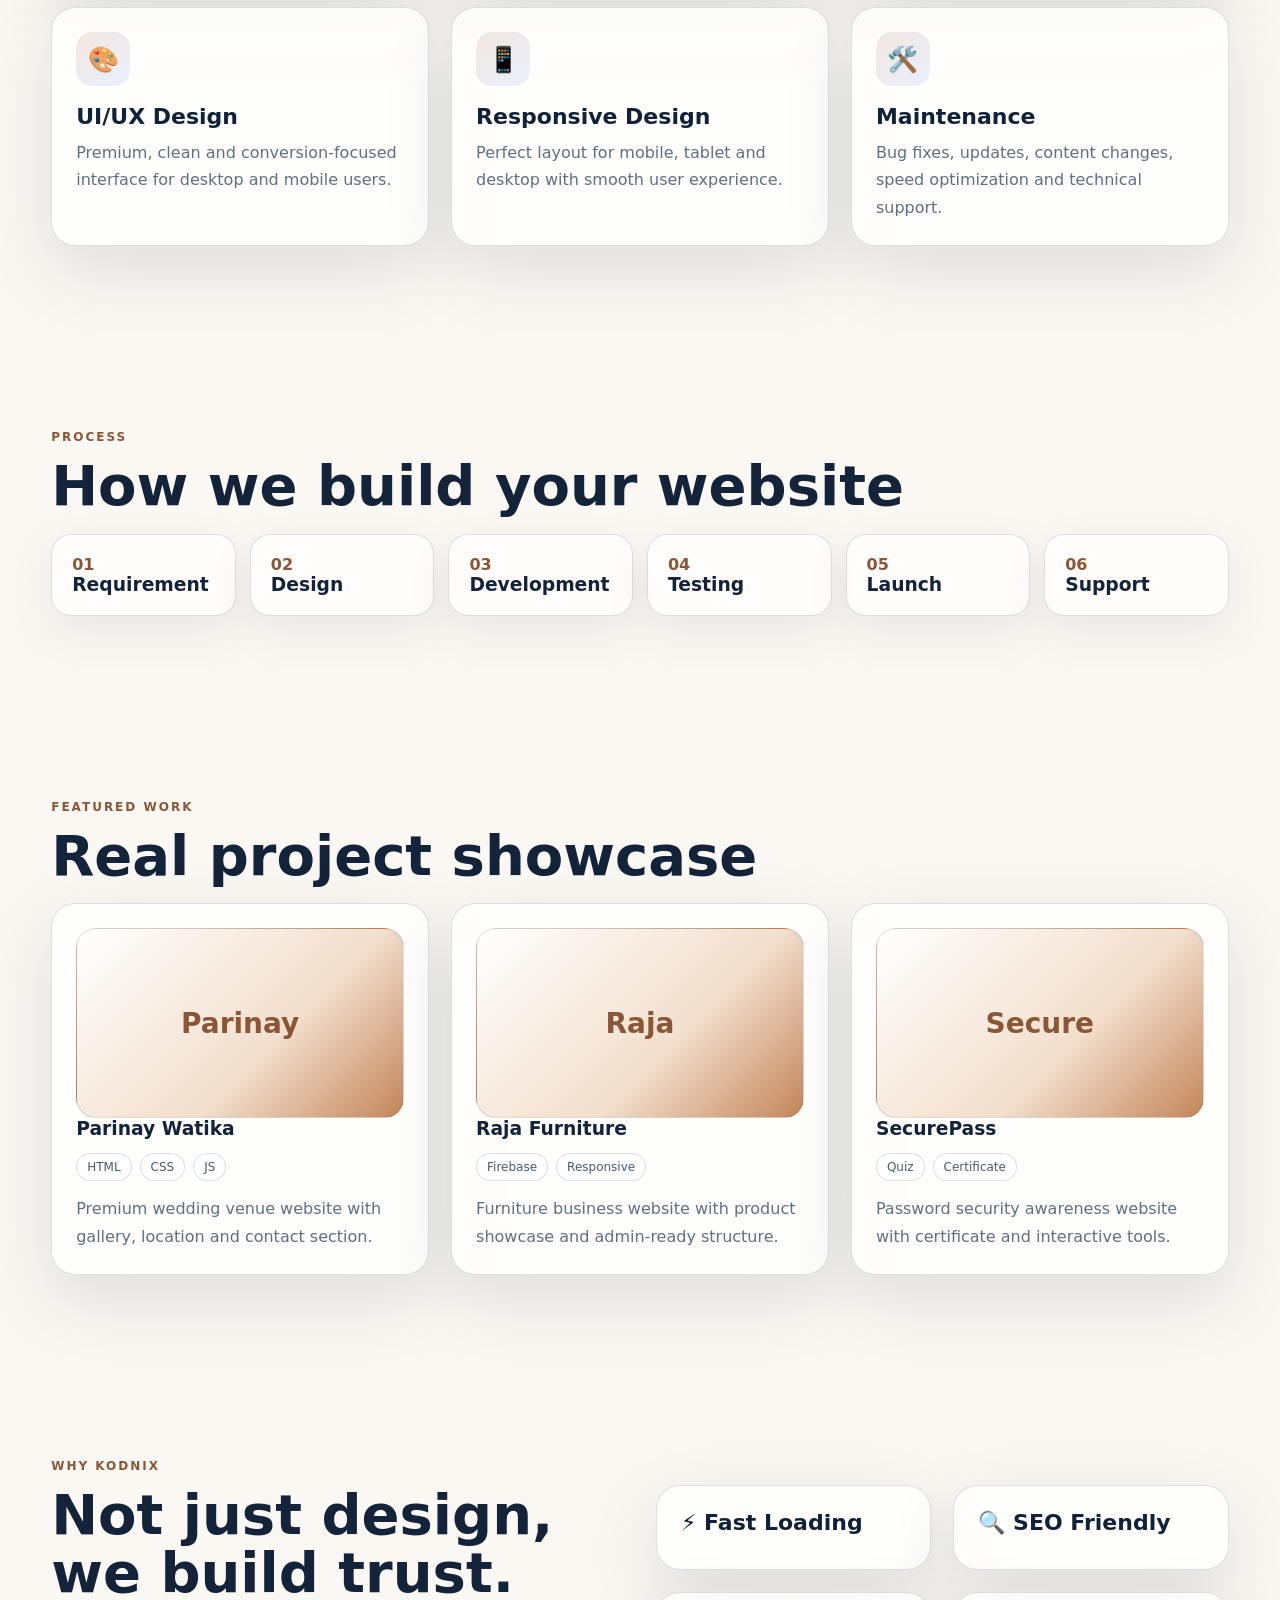
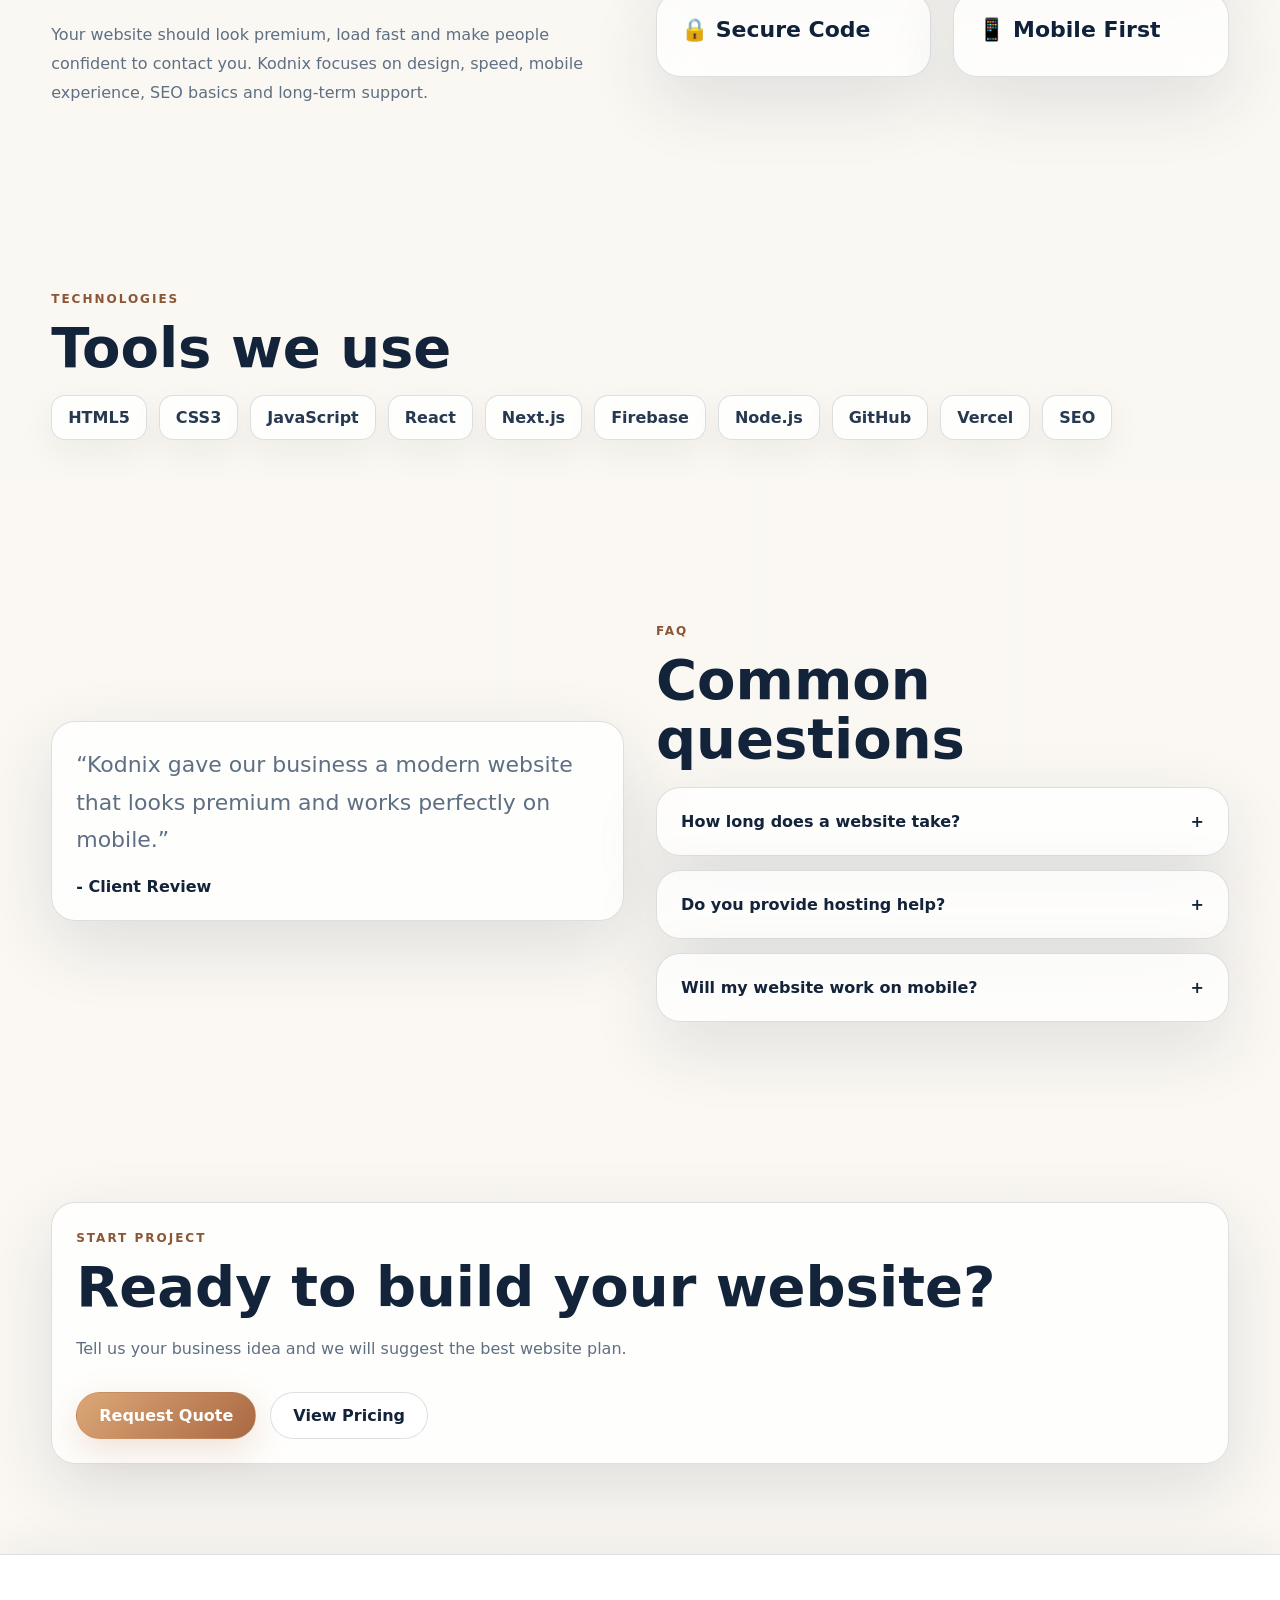
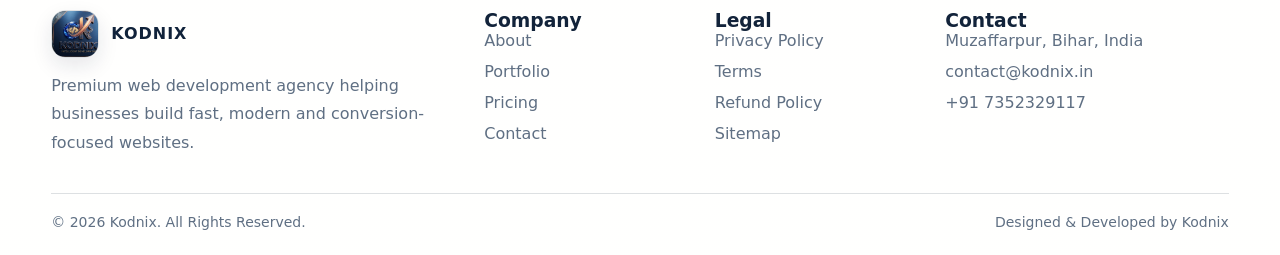
==== commit 9cf00994: "Add files via upload" ====
--- a/index.html
+++ b/index.html
@@ -1,94 +1 @@
-<!DOCTYPE html><html lang="en"><head><meta charset="UTF-8"><meta name="viewport" content="width=device-width, initial-scale=1.0"><title>Premium Web Development Agency | Kodnix</title><meta name="description" content="Kodnix is a premium web development agency for business websites, ecommerce, landing pages and website maintenance."><link rel="icon" href="assets/images/favicon.png"><base href="/">
-<style>
-:root{
-  --bg:#f7f3ec;
-  --bg2:#ffffff;
-  --card:rgba(255,255,255,.78);
-  --line:rgba(18,35,58,.14);
-  --text:#12233a;
-  --muted:#5f6f83;
-  --gold:#c4865a;
-  --gold2:#8b5636;
-  --blue:#2b76ff;
-  --shadow:0 24px 70px rgba(16,38,68,.12);
-}
-*{box-sizing:border-box;margin:0;padding:0}
-html{scroll-behavior:smooth}
-body{
-  font-family:Inter,system-ui,Segoe UI,Arial,sans-serif;
-  background:
-    linear-gradient(rgba(250,247,241,.88),rgba(250,247,241,.90)),
-    url('../images/hero-bg.jpg') center/cover fixed no-repeat;
-  color:var(--text);
-  overflow-x:hidden;
-}
-body:before{
-  content:"";
-  position:fixed;
-  inset:0;
-  background:url('../images/kodnix-logo-clean.png') center 52%/520px auto no-repeat;
-  opacity:.045;
-  pointer-events:none;
-  z-index:-1;
-}
-a{text-decoration:none;color:inherit}
-img{max-width:100%;display:block}
-.container{width:min(1180px,92%);margin:auto}
-.btn{display:inline-flex;align-items:center;gap:10px;border:1px solid rgba(196,134,90,.38);background:linear-gradient(135deg,#dca878,#a96842);padding:13px 22px;border-radius:999px;color:#fff;font-weight:800;box-shadow:0 12px 34px rgba(196,134,90,.24);cursor:pointer}
-.btn.ghost{background:rgba(255,255,255,.70);color:var(--text);border-color:var(--line);box-shadow:none}
-.section{padding:90px 0}
-.eyebrow{color:var(--gold2);text-transform:uppercase;letter-spacing:2px;font-size:12px;font-weight:900}
-.title{font-size:clamp(32px,5vw,56px);line-height:1.05;margin:12px 0 18px;color:var(--text)}
-.sub{color:var(--muted);line-height:1.8;max-width:740px}
-.nav{position:sticky;top:0;z-index:99;background:rgba(255,255,255,.86);backdrop-filter:blur(18px);border-bottom:1px solid var(--line);box-shadow:0 10px 28px rgba(18,35,58,.06)}
-.nav-wrap{height:78px;display:flex;align-items:center;justify-content:space-between}
-.brand{display:flex;align-items:center;gap:12px;font-weight:900;letter-spacing:1px;color:#10223a}
-.brand img{width:48px;height:48px;border-radius:14px;object-fit:cover;border:1px solid var(--line);box-shadow:0 8px 20px rgba(16,34,58,.10)}
-.links{display:flex;align-items:center;gap:21px;color:#263950;font-weight:800;font-size:14px}
-.links a:hover{color:var(--gold2)}
-.phone-link{padding:10px 14px;border-radius:999px;background:#fff4e8;border:1px solid rgba(196,134,90,.24);color:#8b5636!important;white-space:nowrap}
-.menu{display:none;background:none;border:1px solid var(--line);color:var(--text);border-radius:10px;padding:8px 11px;font-size:22px}
-.hero{min-height:calc(100vh - 78px);display:grid;place-items:center;position:relative;isolation:isolate;overflow:hidden}
-.hero:before{content:"";position:absolute;inset:0;background:linear-gradient(90deg,rgba(255,255,255,.96),rgba(255,247,236,.80)),url('../images/hero-bg.jpg') center/cover fixed no-repeat;z-index:-2}
-.hero:after{content:"";position:absolute;inset:0;background-image:linear-gradient(rgba(18,35,58,.06) 1px,transparent 1px),linear-gradient(90deg,rgba(18,35,58,.06) 1px,transparent 1px);background-size:70px 70px;mask-image:linear-gradient(to bottom,#000,transparent);z-index:-1}
-.hero-grid{display:grid;grid-template-columns:1.05fr .95fr;gap:50px;align-items:center;padding-top:42px}
-.hero h1{font-size:clamp(42px,7vw,82px);line-height:.98;margin:15px 0;color:#10223a}
-.gradient{background:linear-gradient(135deg,#10223a,#c4865a);-webkit-background-clip:text;color:transparent}
-.hero-logo{border:1px solid var(--line);border-radius:34px;padding:18px;background:rgba(255,255,255,.58);box-shadow:var(--shadow);transform:perspective(900px) rotateY(-7deg) translateY(20px);backdrop-filter:blur(12px)}
-.hero-logo img{border-radius:24px}
-.actions{display:flex;gap:14px;flex-wrap:wrap;margin-top:28px}
-.stats{display:grid;grid-template-columns:repeat(4,1fr);gap:18px;margin-top:80px;position:relative;z-index:3}
-.stat,.card,.price,.case,.faq-item,.contact-box{background:var(--card);border:1px solid var(--line);border-radius:24px;padding:24px;box-shadow:var(--shadow);backdrop-filter:blur(18px)}
-.stat b{font-size:34px;color:var(--gold2)}
-.grid{display:grid;grid-template-columns:repeat(3,1fr);gap:22px}
-.card{transition:.25s}.card:hover{transform:translateY(-8px);border-color:rgba(196,134,90,.45)}
-.icon{width:54px;height:54px;border-radius:16px;display:grid;place-items:center;background:linear-gradient(135deg,rgba(196,134,90,.18),rgba(43,118,255,.10));font-size:25px;margin-bottom:18px}
-.card h3{font-size:22px;margin-bottom:10px;color:#10223a}
-.card p,.case p,.price li{color:var(--muted);line-height:1.7}
-.process{display:grid;grid-template-columns:repeat(6,1fr);gap:14px}
-.step{padding:20px;border:1px solid var(--line);border-radius:20px;background:rgba(255,255,255,.70);box-shadow:0 16px 45px rgba(16,38,68,.08)}
-.step span{color:var(--gold2);font-weight:900}
-.portfolio{display:grid;grid-template-columns:repeat(3,1fr);gap:22px}
-.shot{height:190px;border-radius:20px;background:linear-gradient(135deg,#ffffff,#f2dfcd 60%,#c4865a);border:1px solid var(--line);display:grid;place-items:center;font-weight:900;color:#8b5636;font-size:28px}
-.tags{display:flex;gap:8px;flex-wrap:wrap;margin:14px 0}.tag{font-size:12px;border:1px solid var(--line);padding:6px 10px;border-radius:999px;color:#465a70;background:#fff}
-.pricing{display:grid;grid-template-columns:repeat(3,1fr);gap:22px}.price.featured{border-color:rgba(196,134,90,.55);transform:scale(1.03)}
-.amount{font-size:42px;color:var(--gold2);font-weight:900;margin:16px 0}.price ul{list-style:none;display:grid;gap:10px;margin:20px 0}
-.tech{display:flex;gap:12px;flex-wrap:wrap}.tech span{padding:12px 16px;background:rgba(255,255,255,.78);border:1px solid var(--line);border-radius:14px;color:#263950;font-weight:800;box-shadow:0 12px 34px rgba(16,38,68,.06)}
-.quote{font-size:22px;line-height:1.7;color:#10223a}.faq{display:grid;gap:14px}.faq-q{display:flex;justify-content:space-between;cursor:pointer;font-weight:900}.faq-a{display:none;color:var(--muted);line-height:1.7;margin-top:12px}.faq-item.active .faq-a{display:block}
-.form{display:grid;gap:14px}.input{width:100%;padding:15px;border-radius:14px;border:1px solid var(--line);background:rgba(255,255,255,.84);color:var(--text);outline:none}.input:focus{border-color:rgba(196,134,90,.55);box-shadow:0 0 0 4px rgba(196,134,90,.10)}
-.footer{padding:55px 0 25px;background:rgba(255,255,255,.88);border-top:1px solid var(--line);box-shadow:0 -12px 36px rgba(16,38,68,.05)}.footer-grid{display:grid;grid-template-columns:2fr 1fr 1fr 1.4fr;gap:28px}.foot-links{display:grid;gap:12px;color:var(--muted)}.copy{border-top:1px solid var(--line);margin-top:35px;padding-top:20px;color:var(--muted);font-size:14px;display:flex;justify-content:space-between;gap:12px;flex-wrap:wrap}
-.whatsapp{position:fixed;right:22px;bottom:22px;z-index:100;width:58px;height:58px;border-radius:50%;background:#25d366;display:grid;place-items:center;font-size:28px;box-shadow:0 15px 40px rgba(16,38,68,.22)}
-.loader{position:fixed;inset:0;background:#fff7ef;z-index:999;display:grid;place-items:center;transition:.5s}.loader.hide{opacity:0;visibility:hidden}.loader b{font-size:38px;color:var(--gold2);letter-spacing:5px}.page-hero{padding:90px 0 40px}.two{display:grid;grid-template-columns:1fr 1fr;gap:32px;align-items:center}.legal{line-height:1.8;color:var(--muted)}.legal h2{color:var(--text);margin:24px 0 8px}.progress{position:fixed;top:0;left:0;height:3px;background:linear-gradient(90deg,var(--gold),#10223a);z-index:1000;width:0}.glow{position:fixed;width:260px;height:260px;border-radius:50%;background:radial-gradient(circle,rgba(196,134,90,.12),transparent 65%);pointer-events:none;z-index:1;transform:translate(-50%,-50%)}
-@media(max-width:1060px){.links{gap:12px;font-size:13px}.phone-link{display:none}}
-@media(max-width:900px){.menu{display:block}.links{position:absolute;left:0;right:0;top:78px;background:rgba(255,255,255,.96);display:none;flex-direction:column;padding:25px;box-shadow:0 20px 40px rgba(16,38,68,.12)}.links.show{display:flex}.phone-link{display:inline-flex}.hero-grid,.two{grid-template-columns:1fr}.stats,.grid,.portfolio,.pricing{grid-template-columns:1fr 1fr}.process{grid-template-columns:1fr 1fr}.footer-grid{grid-template-columns:1fr 1fr}.hero-logo{transform:none}}
-@media(max-width:560px){.stats,.grid,.portfolio,.pricing,.process,.footer-grid{grid-template-columns:1fr}.section{padding:65px 0}.nav-wrap{height:70px}.links{top:70px}.brand span{font-size:15px}.hero{padding:55px 0}.copy{display:block}.hero-logo{padding:10px;border-radius:24px}.hero-logo img{border-radius:18px}body:before{background-size:340px auto}.title{font-size:clamp(30px,10vw,46px)}}
-</style></head><body><div class="progress"></div><div class="glow"></div><div class="loader"><b>KODNIX</b></div><nav class="nav"><div class="container nav-wrap"><a class="brand" href="index.html"><img src="assets/images/kodnix-logo-clean.png" alt="Kodnix Logo"><span>KODNIX</span></a><button class="menu">☰</button><div class="links"><a href="index.html">Home</a><a href="services.html">Services</a><a href="portfolio.html">Portfolio</a><a href="pricing.html">Pricing</a><a href="about.html">About</a><a href="blog.html">Blog</a><a href="tel:+917352329117" class="phone-link">📞 7352329117</a><a href="contact.html" class="btn">Free Consultation</a></div></div></nav><section class="hero"><div class="container hero-grid"><div><span class="eyebrow">Premium Web Development Agency</span><h1>Build a website that looks <span class="gradient">premium</span> and brings real clients.</h1><p class="sub">Kodnix creates modern business websites, ecommerce stores, landing pages and portfolio websites with clean design, fast speed, mobile responsiveness and SEO-friendly structure.</p><div class="actions"><a class="btn" href="portfolio.html">View Portfolio</a><a class="btn ghost" href="contact.html">Get Free Consultation</a></div></div><div class="hero-logo"><img src="assets/images/kodnix-logo-clean.png" alt="Kodnix premium logo without watermark"></div></div></section><div class="container stats"><div class="stat"><b data-count="50">0+</b><p>Projects Delivered</p></div><div class="stat"><b data-count="25">0+</b><p>Happy Clients</p></div><div class="stat"><b data-count="99">0+</b><p>Satisfaction Rate</p></div><div class="stat"><b data-count="24">0+</b><p>Support Guidance</p></div></div><section class="section"><div class="container"><span class="eyebrow">Services</span><h2 class="title">Everything your business website needs</h2><div class="grid"><div class="card"><div class="icon">🌐</div><h3>Business Website</h3><p>Professional websites for shops, schools, hospitals, hotels, halls, startups and local businesses.</p></div><div class="card"><div class="icon">🛒</div><h3>E-Commerce Website</h3><p>Online store, product catalog, cart, payment integration and order-ready layout.</p></div><div class="card"><div class="icon">🚀</div><h3>Landing Pages</h3><p>High-converting pages for ads, courses, campaigns and lead generation.</p></div><div class="card"><div class="icon">🎨</div><h3>UI/UX Design</h3><p>Premium, clean and conversion-focused interface for desktop and mobile users.</p></div><div class="card"><div class="icon">📱</div><h3>Responsive Design</h3><p>Perfect layout for mobile, tablet and desktop with smooth user experience.</p></div><div class="card"><div class="icon">🛠️</div><h3>Maintenance</h3><p>Bug fixes, updates, content changes, speed optimization and technical support.</p></div></div></div></section><section class="section" style="background:rgba(255,255,255,.03)"><div class="container"><span class="eyebrow">Process</span><h2 class="title">How we build your website</h2><div class="process"><div class="step"><span>01</span><h3>Requirement</h3></div><div class="step"><span>02</span><h3>Design</h3></div><div class="step"><span>03</span><h3>Development</h3></div><div class="step"><span>04</span><h3>Testing</h3></div><div class="step"><span>05</span><h3>Launch</h3></div><div class="step"><span>06</span><h3>Support</h3></div></div></div></section><section class="section"><div class="container"><span class="eyebrow">Featured Work</span><h2 class="title">Real project showcase</h2><div class="portfolio"><div class="case"><div class="shot">Parinay</div><h3>Parinay Watika</h3><div class="tags"><span class="tag">HTML</span><span class="tag">CSS</span><span class="tag">JS</span></div><p>Premium wedding venue website with gallery, location and contact section.</p></div><div class="case"><div class="shot">Raja</div><h3>Raja Furniture</h3><div class="tags"><span class="tag">Firebase</span><span class="tag">Responsive</span></div><p>Furniture business website with product showcase and admin-ready structure.</p></div><div class="case"><div class="shot">Secure</div><h3>SecurePass</h3><div class="tags"><span class="tag">Quiz</span><span class="tag">Certificate</span></div><p>Password security awareness website with certificate and interactive tools.</p></div></div></div></section><section class="section"><div class="container two"><div><span class="eyebrow">Why Kodnix</span><h2 class="title">Not just design, we build trust.</h2><p class="sub">Your website should look premium, load fast and make people confident to contact you. Kodnix focuses on design, speed, mobile experience, SEO basics and long-term support.</p></div><div class="grid" style="grid-template-columns:1fr 1fr"><div class="card"><h3>⚡ Fast Loading</h3></div><div class="card"><h3>🔍 SEO Friendly</h3></div><div class="card"><h3>🔒 Secure Code</h3></div><div class="card"><h3>📱 Mobile First</h3></div></div></div></section><section class="section" style="background:rgba(255,255,255,.03)"><div class="container"><span class="eyebrow">Technologies</span><h2 class="title">Tools we use</h2><div class="tech"><span>HTML5</span><span>CSS3</span><span>JavaScript</span><span>React</span><span>Next.js</span><span>Firebase</span><span>Node.js</span><span>GitHub</span><span>Vercel</span><span>SEO</span></div></div></section><section class="section"><div class="container two"><div class="card"><p class="quote">“Kodnix gave our business a modern website that looks premium and works perfectly on mobile.”</p><br><b>- Client Review</b></div><div><span class="eyebrow">FAQ</span><h2 class="title">Common questions</h2><div class="faq"><div class="faq-item"><div class="faq-q">How long does a website take? <span>+</span></div><div class="faq-a">Usually 3 to 10 days depending on pages and features.</div></div><div class="faq-item"><div class="faq-q">Do you provide hosting help? <span>+</span></div><div class="faq-a">Yes, we help with domain, hosting, Vercel deployment and basic setup.</div></div><div class="faq-item"><div class="faq-q">Will my website work on mobile? <span>+</span></div><div class="faq-a">Yes, every Kodnix website is mobile responsive.</div></div></div></div></div></section><section class="section"><div class="container contact-box"><span class="eyebrow">Start Project</span><h2 class="title">Ready to build your website?</h2><p class="sub">Tell us your business idea and we will suggest the best website plan.</p><div class="actions"><a class="btn" href="contact.html">Request Quote</a><a class="btn ghost" href="pricing.html">View Pricing</a></div></div></section><a class="whatsapp" href="https://wa.me/917352329117" target="_blank">💬</a><footer class="footer"><div class="container"><div class="footer-grid"><div><a class="brand" href="index.html"><img src="assets/images/kodnix-logo-clean.png" alt="Kodnix Logo"><span>KODNIX</span></a><p class="sub" style="margin-top:14px">Premium web development agency helping businesses build fast, modern and conversion-focused websites.</p></div><div><h3>Company</h3><div class="foot-links"><a href="about.html">About</a><a href="portfolio.html">Portfolio</a><a href="pricing.html">Pricing</a><a href="contact.html">Contact</a></div></div><div><h3>Legal</h3><div class="foot-links"><a href="privacy.html">Privacy Policy</a><a href="terms.html">Terms</a><a href="refund.html">Refund Policy</a><a href="sitemap.xml">Sitemap</a></div></div><div><h3>Contact</h3><div class="foot-links"><span>Muzaffarpur, Bihar, India</span><span>contact@kodnix.in</span><span>+91 7352329117</span></div></div></div><div class="copy"><span>© 2026 Kodnix. All Rights Reserved.</span><span>Designed & Developed by Kodnix</span></div></div></footer><script>
-const menu=document.querySelector('.menu'),links=document.querySelector('.links');if(menu)menu.onclick=()=>links.classList.toggle('show');
-window.addEventListener('load',()=>setTimeout(()=>document.querySelector('.loader')?.classList.add('hide'),650));
-const counters=document.querySelectorAll('[data-count]');let started=false;function runCounters(){if(started)return;const top=document.querySelector('.stats')?.getBoundingClientRect().top||999;if(top<innerHeight-80){started=true;counters.forEach(el=>{let end=+el.dataset.count,i=0,step=Math.max(1,Math.floor(end/70));let t=setInterval(()=>{i+=step;if(i>=end){i=end;clearInterval(t)}el.textContent=i+'+'},22)})}}addEventListener('scroll',runCounters);runCounters();
-document.querySelectorAll('.faq-item').forEach(item=>item.querySelector('.faq-q')?.addEventListener('click',()=>item.classList.toggle('active')));
-addEventListener('scroll',()=>{const h=document.documentElement;const p=(h.scrollTop)/(h.scrollHeight-h.clientHeight)*100;document.querySelector('.progress').style.width=p+'%'});
-const glow=document.querySelector('.glow');addEventListener('mousemove',e=>{if(glow){glow.style.left=e.clientX+'px';glow.style.top=e.clientY+'px'}});
-function sendWhatsApp(){const name=document.querySelector('#name')?.value||'';const type=document.querySelector('#type')?.value||'Website';const msg=document.querySelector('#message')?.value||'';const text=`Hello Kodnix, I need a ${type}. Name: ${name}. Requirement: ${msg}`;window.open(`https://wa.me/917352329117?text=${encodeURIComponent(text)}`,'_blank')}
-
-</script></body></html>+<!DOCTYPE html><html lang="en"><head><meta charset="UTF-8"><meta name="viewport" content="width=device-width, initial-scale=1.0"><title>Premium Web Development Agency | Kodnix</title><meta name="description" content="Kodnix is a premium web development agency for business websites, ecommerce, landing pages and website maintenance."><link rel="icon" href="favicon.png"><link rel="stylesheet" href="style.css"></head><body><div class="progress"></div><div class="glow"></div><div class="loader"><b>KODNIX</b></div><nav class="nav"><div class="container nav-wrap"><a class="brand" href="index.html"><img src="kodnix-logo-clean.png" alt="Kodnix Logo"><span>KODNIX</span></a><button class="menu">☰</button><div class="links"><a href="index.html">Home</a><a href="services.html">Services</a><a href="portfolio.html">Portfolio</a><a href="pricing.html">Pricing</a><a href="about.html">About</a><a href="blog.html">Blog</a><a href="tel:+917352329117" class="phone-link">📞 7352329117</a><a href="contact.html" class="btn">Free Consultation</a></div></div></nav><section class="hero"><div class="container hero-grid"><div><span class="eyebrow">Premium Web Development Agency</span><h1>Build a website that looks <span class="gradient">premium</span> and brings real clients.</h1><p class="sub">Kodnix creates modern business websites, ecommerce stores, landing pages and portfolio websites with clean design, fast speed, mobile responsiveness and SEO-friendly structure.</p><div class="actions"><a class="btn" href="portfolio.html">View Portfolio</a><a class="btn ghost" href="contact.html">Get Free Consultation</a></div></div><div class="hero-logo"><img src="kodnix-logo-clean.png" alt="Kodnix premium logo without watermark"></div></div></section><div class="container stats"><div class="stat"><b data-count="50">0+</b><p>Projects Delivered</p></div><div class="stat"><b data-count="25">0+</b><p>Happy Clients</p></div><div class="stat"><b data-count="99">0+</b><p>Satisfaction Rate</p></div><div class="stat"><b data-count="24">0+</b><p>Support Guidance</p></div></div><section class="section"><div class="container"><span class="eyebrow">Services</span><h2 class="title">Everything your business website needs</h2><div class="grid"><div class="card"><div class="icon">🌐</div><h3>Business Website</h3><p>Professional websites for shops, schools, hospitals, hotels, halls, startups and local businesses.</p></div><div class="card"><div class="icon">🛒</div><h3>E-Commerce Website</h3><p>Online store, product catalog, cart, payment integration and order-ready layout.</p></div><div class="card"><div class="icon">🚀</div><h3>Landing Pages</h3><p>High-converting pages for ads, courses, campaigns and lead generation.</p></div><div class="card"><div class="icon">🎨</div><h3>UI/UX Design</h3><p>Premium, clean and conversion-focused interface for desktop and mobile users.</p></div><div class="card"><div class="icon">📱</div><h3>Responsive Design</h3><p>Perfect layout for mobile, tablet and desktop with smooth user experience.</p></div><div class="card"><div class="icon">🛠️</div><h3>Maintenance</h3><p>Bug fixes, updates, content changes, speed optimization and technical support.</p></div></div></div></section><section class="section" style="background:rgba(255,255,255,.03)"><div class="container"><span class="eyebrow">Process</span><h2 class="title">How we build your website</h2><div class="process"><div class="step"><span>01</span><h3>Requirement</h3></div><div class="step"><span>02</span><h3>Design</h3></div><div class="step"><span>03</span><h3>Development</h3></div><div class="step"><span>04</span><h3>Testing</h3></div><div class="step"><span>05</span><h3>Launch</h3></div><div class="step"><span>06</span><h3>Support</h3></div></div></div></section><section class="section"><div class="container"><span class="eyebrow">Featured Work</span><h2 class="title">Real project showcase</h2><div class="portfolio"><div class="case"><div class="shot">Parinay</div><h3>Parinay Watika</h3><div class="tags"><span class="tag">HTML</span><span class="tag">CSS</span><span class="tag">JS</span></div><p>Premium wedding venue website with gallery, location and contact section.</p></div><div class="case"><div class="shot">Raja</div><h3>Raja Furniture</h3><div class="tags"><span class="tag">Firebase</span><span class="tag">Responsive</span></div><p>Furniture business website with product showcase and admin-ready structure.</p></div><div class="case"><div class="shot">Secure</div><h3>SecurePass</h3><div class="tags"><span class="tag">Quiz</span><span class="tag">Certificate</span></div><p>Password security awareness website with certificate and interactive tools.</p></div></div></div></section><section class="section"><div class="container two"><div><span class="eyebrow">Why Kodnix</span><h2 class="title">Not just design, we build trust.</h2><p class="sub">Your website should look premium, load fast and make people confident to contact you. Kodnix focuses on design, speed, mobile experience, SEO basics and long-term support.</p></div><div class="grid" style="grid-template-columns:1fr 1fr"><div class="card"><h3>⚡ Fast Loading</h3></div><div class="card"><h3>🔍 SEO Friendly</h3></div><div class="card"><h3>🔒 Secure Code</h3></div><div class="card"><h3>📱 Mobile First</h3></div></div></div></section><section class="section" style="background:rgba(255,255,255,.03)"><div class="container"><span class="eyebrow">Technologies</span><h2 class="title">Tools we use</h2><div class="tech"><span>HTML5</span><span>CSS3</span><span>JavaScript</span><span>React</span><span>Next.js</span><span>Firebase</span><span>Node.js</span><span>GitHub</span><span>Vercel</span><span>SEO</span></div></div></section><section class="section"><div class="container two"><div class="card"><p class="quote">“Kodnix gave our business a modern website that looks premium and works perfectly on mobile.”</p><br><b>- Client Review</b></div><div><span class="eyebrow">FAQ</span><h2 class="title">Common questions</h2><div class="faq"><div class="faq-item"><div class="faq-q">How long does a website take? <span>+</span></div><div class="faq-a">Usually 3 to 10 days depending on pages and features.</div></div><div class="faq-item"><div class="faq-q">Do you provide hosting help? <span>+</span></div><div class="faq-a">Yes, we help with domain, hosting, Vercel deployment and basic setup.</div></div><div class="faq-item"><div class="faq-q">Will my website work on mobile? <span>+</span></div><div class="faq-a">Yes, every Kodnix website is mobile responsive.</div></div></div></div></div></section><section class="section"><div class="container contact-box"><span class="eyebrow">Start Project</span><h2 class="title">Ready to build your website?</h2><p class="sub">Tell us your business idea and we will suggest the best website plan.</p><div class="actions"><a class="btn" href="contact.html">Request Quote</a><a class="btn ghost" href="pricing.html">View Pricing</a></div></div></section><a class="whatsapp" href="https://wa.me/917352329117" target="_blank">💬</a><footer class="footer"><div class="container"><div class="footer-grid"><div><a class="brand" href="index.html"><img src="kodnix-logo-clean.png" alt="Kodnix Logo"><span>KODNIX</span></a><p class="sub" style="margin-top:14px">Premium web development agency helping businesses build fast, modern and conversion-focused websites.</p></div><div><h3>Company</h3><div class="foot-links"><a href="about.html">About</a><a href="portfolio.html">Portfolio</a><a href="pricing.html">Pricing</a><a href="contact.html">Contact</a></div></div><div><h3>Legal</h3><div class="foot-links"><a href="privacy.html">Privacy Policy</a><a href="terms.html">Terms</a><a href="refund.html">Refund Policy</a><a href="sitemap.xml">Sitemap</a></div></div><div><h3>Contact</h3><div class="foot-links"><span>Muzaffarpur, Bihar, India</span><span>contact@kodnix.in</span><span>+91 7352329117</span></div></div></div><div class="copy"><span>© 2026 Kodnix. All Rights Reserved.</span><span>Designed & Developed by Kodnix</span></div></div></footer><script src="main.js"></script></body></html>
--- a/style.css
+++ b/style.css
@@ -0,0 +1,82 @@
+:root{
+  --bg:#f7f3ec;
+  --bg2:#ffffff;
+  --card:rgba(255,255,255,.78);
+  --line:rgba(18,35,58,.14);
+  --text:#12233a;
+  --muted:#5f6f83;
+  --gold:#c4865a;
+  --gold2:#8b5636;
+  --blue:#2b76ff;
+  --shadow:0 24px 70px rgba(16,38,68,.12);
+}
+*{box-sizing:border-box;margin:0;padding:0}
+html{scroll-behavior:smooth}
+body{
+  font-family:Inter,system-ui,Segoe UI,Arial,sans-serif;
+  background:
+    linear-gradient(rgba(250,247,241,.88),rgba(250,247,241,.90)),
+    url('hero-bg.jpg') center/cover fixed no-repeat;
+  color:var(--text);
+  overflow-x:hidden;
+}
+body:before{
+  content:"";
+  position:fixed;
+  inset:0;
+  background:url('kodnix-logo-clean.png') center 52%/520px auto no-repeat;
+  opacity:.045;
+  pointer-events:none;
+  z-index:-1;
+}
+a{text-decoration:none;color:inherit}
+img{max-width:100%;display:block}
+.container{width:min(1180px,92%);margin:auto}
+.btn{display:inline-flex;align-items:center;gap:10px;border:1px solid rgba(196,134,90,.38);background:linear-gradient(135deg,#dca878,#a96842);padding:13px 22px;border-radius:999px;color:#fff;font-weight:800;box-shadow:0 12px 34px rgba(196,134,90,.24);cursor:pointer}
+.btn.ghost{background:rgba(255,255,255,.70);color:var(--text);border-color:var(--line);box-shadow:none}
+.section{padding:90px 0}
+.eyebrow{color:var(--gold2);text-transform:uppercase;letter-spacing:2px;font-size:12px;font-weight:900}
+.title{font-size:clamp(32px,5vw,56px);line-height:1.05;margin:12px 0 18px;color:var(--text)}
+.sub{color:var(--muted);line-height:1.8;max-width:740px}
+.nav{position:sticky;top:0;z-index:99;background:rgba(255,255,255,.86);backdrop-filter:blur(18px);border-bottom:1px solid var(--line);box-shadow:0 10px 28px rgba(18,35,58,.06)}
+.nav-wrap{height:78px;display:flex;align-items:center;justify-content:space-between}
+.brand{display:flex;align-items:center;gap:12px;font-weight:900;letter-spacing:1px;color:#10223a}
+.brand img{width:48px;height:48px;border-radius:14px;object-fit:cover;border:1px solid var(--line);box-shadow:0 8px 20px rgba(16,34,58,.10)}
+.links{display:flex;align-items:center;gap:21px;color:#263950;font-weight:800;font-size:14px}
+.links a:hover{color:var(--gold2)}
+.phone-link{padding:10px 14px;border-radius:999px;background:#fff4e8;border:1px solid rgba(196,134,90,.24);color:#8b5636!important;white-space:nowrap}
+.menu{display:none;background:none;border:1px solid var(--line);color:var(--text);border-radius:10px;padding:8px 11px;font-size:22px}
+.hero{min-height:calc(100vh - 78px);display:grid;place-items:center;position:relative;isolation:isolate;overflow:hidden}
+.hero:before{content:"";position:absolute;inset:0;background:linear-gradient(90deg,rgba(255,255,255,.96),rgba(255,247,236,.80)),url('hero-bg.jpg') center/cover fixed no-repeat;z-index:-2}
+.hero:after{content:"";position:absolute;inset:0;background-image:linear-gradient(rgba(18,35,58,.06) 1px,transparent 1px),linear-gradient(90deg,rgba(18,35,58,.06) 1px,transparent 1px);background-size:70px 70px;mask-image:linear-gradient(to bottom,#000,transparent);z-index:-1}
+.hero-grid{display:grid;grid-template-columns:1.05fr .95fr;gap:50px;align-items:center;padding-top:42px}
+.hero h1{font-size:clamp(42px,7vw,82px);line-height:.98;margin:15px 0;color:#10223a}
+.gradient{background:linear-gradient(135deg,#10223a,#c4865a);-webkit-background-clip:text;color:transparent}
+.hero-logo{border:1px solid var(--line);border-radius:34px;padding:18px;background:rgba(255,255,255,.58);box-shadow:var(--shadow);transform:perspective(900px) rotateY(-7deg) translateY(20px);backdrop-filter:blur(12px)}
+.hero-logo img{border-radius:24px}
+.actions{display:flex;gap:14px;flex-wrap:wrap;margin-top:28px}
+.stats{display:grid;grid-template-columns:repeat(4,1fr);gap:18px;margin-top:80px;position:relative;z-index:3}
+.stat,.card,.price,.case,.faq-item,.contact-box{background:var(--card);border:1px solid var(--line);border-radius:24px;padding:24px;box-shadow:var(--shadow);backdrop-filter:blur(18px)}
+.stat b{font-size:34px;color:var(--gold2)}
+.grid{display:grid;grid-template-columns:repeat(3,1fr);gap:22px}
+.card{transition:.25s}.card:hover{transform:translateY(-8px);border-color:rgba(196,134,90,.45)}
+.icon{width:54px;height:54px;border-radius:16px;display:grid;place-items:center;background:linear-gradient(135deg,rgba(196,134,90,.18),rgba(43,118,255,.10));font-size:25px;margin-bottom:18px}
+.card h3{font-size:22px;margin-bottom:10px;color:#10223a}
+.card p,.case p,.price li{color:var(--muted);line-height:1.7}
+.process{display:grid;grid-template-columns:repeat(6,1fr);gap:14px}
+.step{padding:20px;border:1px solid var(--line);border-radius:20px;background:rgba(255,255,255,.70);box-shadow:0 16px 45px rgba(16,38,68,.08)}
+.step span{color:var(--gold2);font-weight:900}
+.portfolio{display:grid;grid-template-columns:repeat(3,1fr);gap:22px}
+.shot{height:190px;border-radius:20px;background:linear-gradient(135deg,#ffffff,#f2dfcd 60%,#c4865a);border:1px solid var(--line);display:grid;place-items:center;font-weight:900;color:#8b5636;font-size:28px}
+.tags{display:flex;gap:8px;flex-wrap:wrap;margin:14px 0}.tag{font-size:12px;border:1px solid var(--line);padding:6px 10px;border-radius:999px;color:#465a70;background:#fff}
+.pricing{display:grid;grid-template-columns:repeat(3,1fr);gap:22px}.price.featured{border-color:rgba(196,134,90,.55);transform:scale(1.03)}
+.amount{font-size:42px;color:var(--gold2);font-weight:900;margin:16px 0}.price ul{list-style:none;display:grid;gap:10px;margin:20px 0}
+.tech{display:flex;gap:12px;flex-wrap:wrap}.tech span{padding:12px 16px;background:rgba(255,255,255,.78);border:1px solid var(--line);border-radius:14px;color:#263950;font-weight:800;box-shadow:0 12px 34px rgba(16,38,68,.06)}
+.quote{font-size:22px;line-height:1.7;color:#10223a}.faq{display:grid;gap:14px}.faq-q{display:flex;justify-content:space-between;cursor:pointer;font-weight:900}.faq-a{display:none;color:var(--muted);line-height:1.7;margin-top:12px}.faq-item.active .faq-a{display:block}
+.form{display:grid;gap:14px}.input{width:100%;padding:15px;border-radius:14px;border:1px solid var(--line);background:rgba(255,255,255,.84);color:var(--text);outline:none}.input:focus{border-color:rgba(196,134,90,.55);box-shadow:0 0 0 4px rgba(196,134,90,.10)}
+.footer{padding:55px 0 25px;background:rgba(255,255,255,.88);border-top:1px solid var(--line);box-shadow:0 -12px 36px rgba(16,38,68,.05)}.footer-grid{display:grid;grid-template-columns:2fr 1fr 1fr 1.4fr;gap:28px}.foot-links{display:grid;gap:12px;color:var(--muted)}.copy{border-top:1px solid var(--line);margin-top:35px;padding-top:20px;color:var(--muted);font-size:14px;display:flex;justify-content:space-between;gap:12px;flex-wrap:wrap}
+.whatsapp{position:fixed;right:22px;bottom:22px;z-index:100;width:58px;height:58px;border-radius:50%;background:#25d366;display:grid;place-items:center;font-size:28px;box-shadow:0 15px 40px rgba(16,38,68,.22)}
+.loader{position:fixed;inset:0;background:#fff7ef;z-index:999;display:grid;place-items:center;transition:.5s}.loader.hide{opacity:0;visibility:hidden}.loader b{font-size:38px;color:var(--gold2);letter-spacing:5px}.page-hero{padding:90px 0 40px}.two{display:grid;grid-template-columns:1fr 1fr;gap:32px;align-items:center}.legal{line-height:1.8;color:var(--muted)}.legal h2{color:var(--text);margin:24px 0 8px}.progress{position:fixed;top:0;left:0;height:3px;background:linear-gradient(90deg,var(--gold),#10223a);z-index:1000;width:0}.glow{position:fixed;width:260px;height:260px;border-radius:50%;background:radial-gradient(circle,rgba(196,134,90,.12),transparent 65%);pointer-events:none;z-index:1;transform:translate(-50%,-50%)}
+@media(max-width:1060px){.links{gap:12px;font-size:13px}.phone-link{display:none}}
+@media(max-width:900px){.menu{display:block}.links{position:absolute;left:0;right:0;top:78px;background:rgba(255,255,255,.96);display:none;flex-direction:column;padding:25px;box-shadow:0 20px 40px rgba(16,38,68,.12)}.links.show{display:flex}.phone-link{display:inline-flex}.hero-grid,.two{grid-template-columns:1fr}.stats,.grid,.portfolio,.pricing{grid-template-columns:1fr 1fr}.process{grid-template-columns:1fr 1fr}.footer-grid{grid-template-columns:1fr 1fr}.hero-logo{transform:none}}
+@media(max-width:560px){.stats,.grid,.portfolio,.pricing,.process,.footer-grid{grid-template-columns:1fr}.section{padding:65px 0}.nav-wrap{height:70px}.links{top:70px}.brand span{font-size:15px}.hero{padding:55px 0}.copy{display:block}.hero-logo{padding:10px;border-radius:24px}.hero-logo img{border-radius:18px}body:before{background-size:340px auto}.title{font-size:clamp(30px,10vw,46px)}}
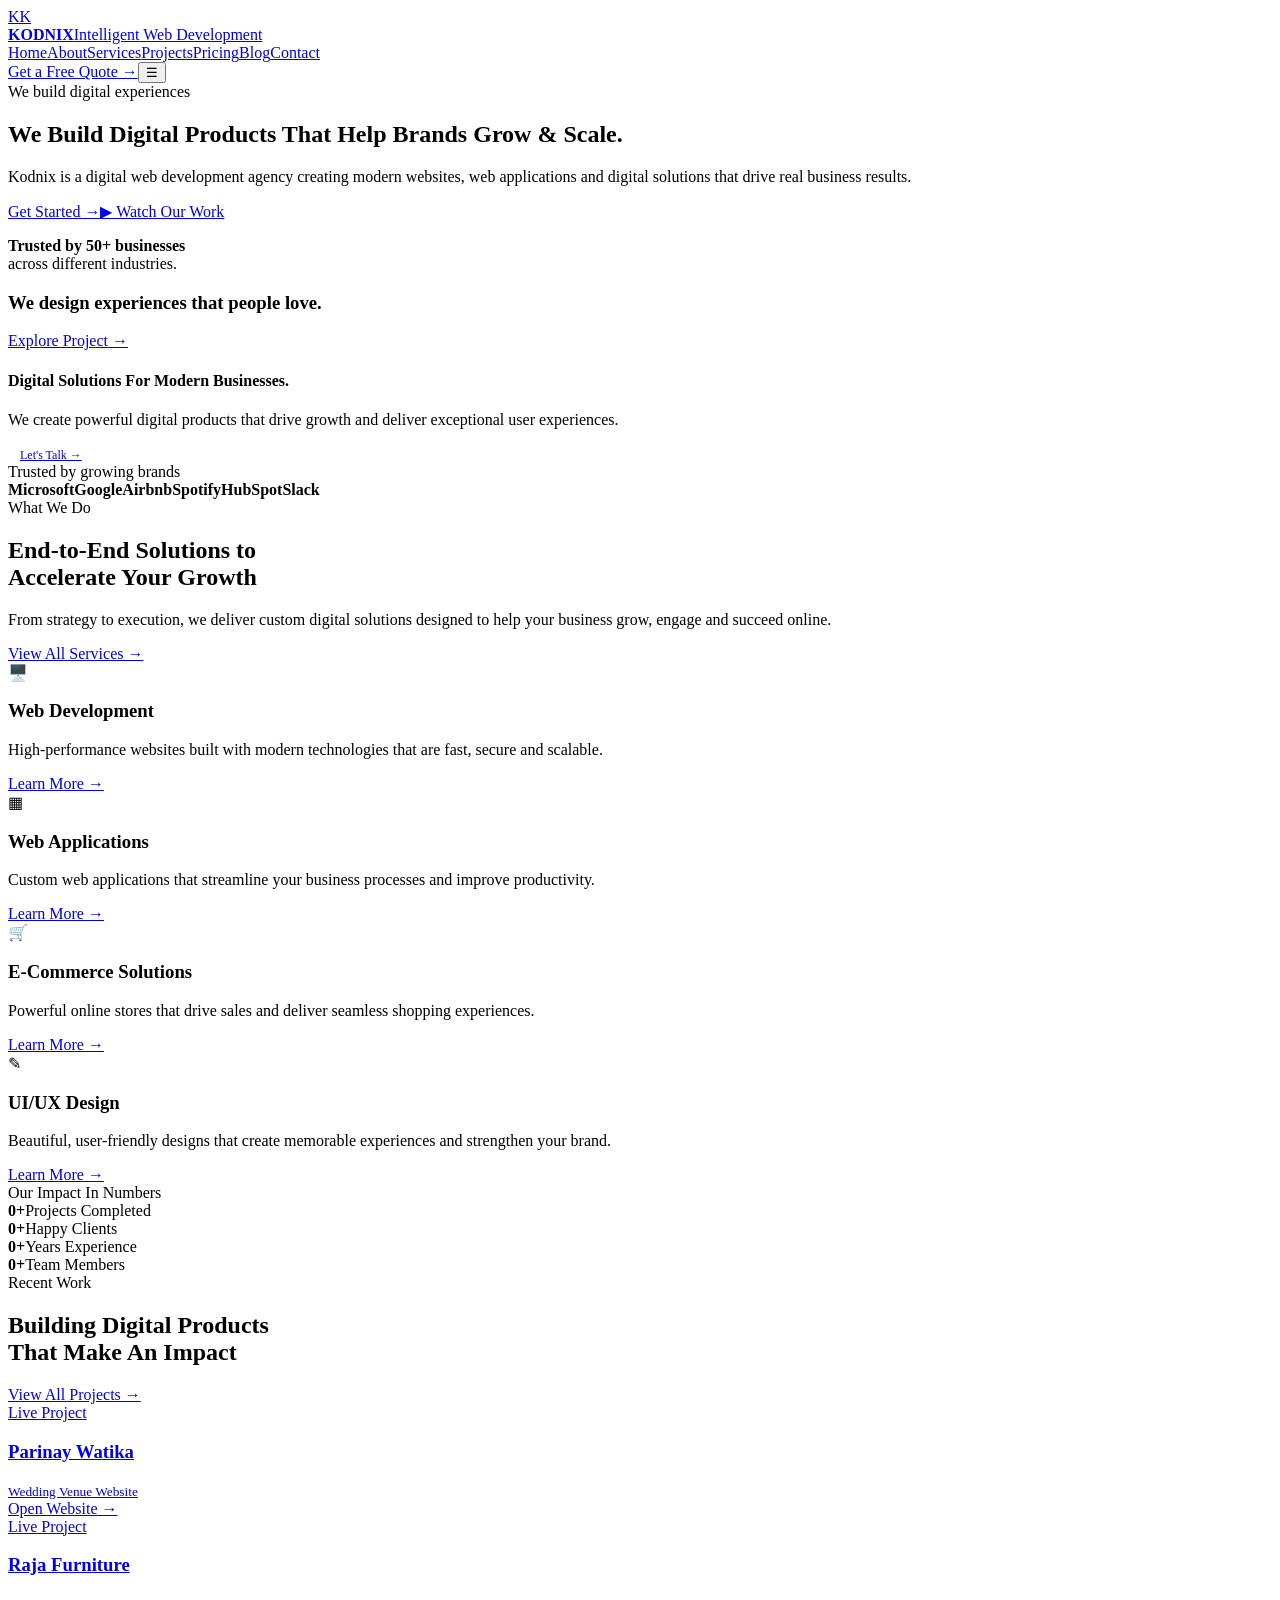
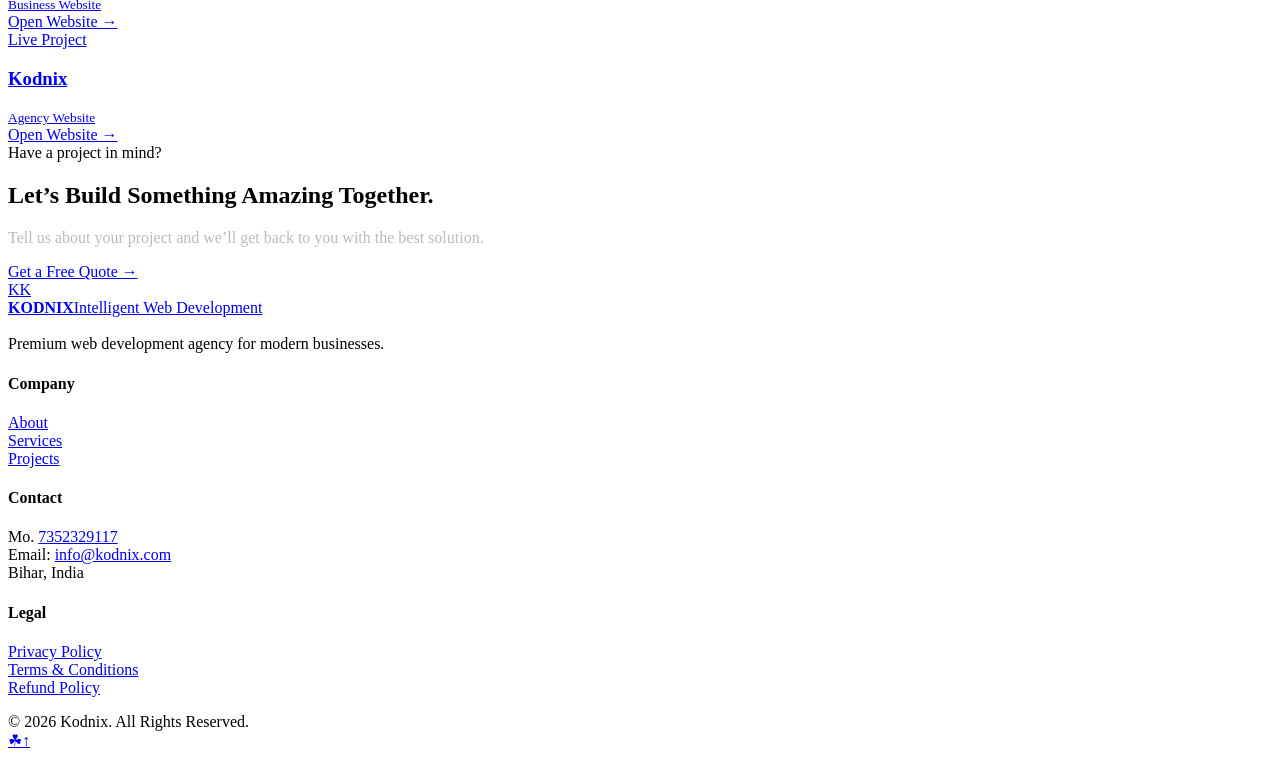
==== commit 22f0cc3c: "Add files via upload" ====
--- a/index.html
+++ b/index.html
@@ -1 +1,8 @@
-<!DOCTYPE html><html lang="en"><head><meta charset="UTF-8"><meta name="viewport" content="width=device-width, initial-scale=1.0"><title>Premium Web Development Agency | Kodnix</title><meta name="description" content="Kodnix is a premium web development agency for business websites, ecommerce, landing pages and website maintenance."><link rel="icon" href="favicon.png"><link rel="stylesheet" href="style.css"></head><body><div class="progress"></div><div class="glow"></div><div class="loader"><b>KODNIX</b></div><nav class="nav"><div class="container nav-wrap"><a class="brand" href="index.html"><img src="kodnix-logo-clean.png" alt="Kodnix Logo"><span>KODNIX</span></a><button class="menu">☰</button><div class="links"><a href="index.html">Home</a><a href="services.html">Services</a><a href="portfolio.html">Portfolio</a><a href="pricing.html">Pricing</a><a href="about.html">About</a><a href="blog.html">Blog</a><a href="tel:+917352329117" class="phone-link">📞 7352329117</a><a href="contact.html" class="btn">Free Consultation</a></div></div></nav><section class="hero"><div class="container hero-grid"><div><span class="eyebrow">Premium Web Development Agency</span><h1>Build a website that looks <span class="gradient">premium</span> and brings real clients.</h1><p class="sub">Kodnix creates modern business websites, ecommerce stores, landing pages and portfolio websites with clean design, fast speed, mobile responsiveness and SEO-friendly structure.</p><div class="actions"><a class="btn" href="portfolio.html">View Portfolio</a><a class="btn ghost" href="contact.html">Get Free Consultation</a></div></div><div class="hero-logo"><img src="kodnix-logo-clean.png" alt="Kodnix premium logo without watermark"></div></div></section><div class="container stats"><div class="stat"><b data-count="50">0+</b><p>Projects Delivered</p></div><div class="stat"><b data-count="25">0+</b><p>Happy Clients</p></div><div class="stat"><b data-count="99">0+</b><p>Satisfaction Rate</p></div><div class="stat"><b data-count="24">0+</b><p>Support Guidance</p></div></div><section class="section"><div class="container"><span class="eyebrow">Services</span><h2 class="title">Everything your business website needs</h2><div class="grid"><div class="card"><div class="icon">🌐</div><h3>Business Website</h3><p>Professional websites for shops, schools, hospitals, hotels, halls, startups and local businesses.</p></div><div class="card"><div class="icon">🛒</div><h3>E-Commerce Website</h3><p>Online store, product catalog, cart, payment integration and order-ready layout.</p></div><div class="card"><div class="icon">🚀</div><h3>Landing Pages</h3><p>High-converting pages for ads, courses, campaigns and lead generation.</p></div><div class="card"><div class="icon">🎨</div><h3>UI/UX Design</h3><p>Premium, clean and conversion-focused interface for desktop and mobile users.</p></div><div class="card"><div class="icon">📱</div><h3>Responsive Design</h3><p>Perfect layout for mobile, tablet and desktop with smooth user experience.</p></div><div class="card"><div class="icon">🛠️</div><h3>Maintenance</h3><p>Bug fixes, updates, content changes, speed optimization and technical support.</p></div></div></div></section><section class="section" style="background:rgba(255,255,255,.03)"><div class="container"><span class="eyebrow">Process</span><h2 class="title">How we build your website</h2><div class="process"><div class="step"><span>01</span><h3>Requirement</h3></div><div class="step"><span>02</span><h3>Design</h3></div><div class="step"><span>03</span><h3>Development</h3></div><div class="step"><span>04</span><h3>Testing</h3></div><div class="step"><span>05</span><h3>Launch</h3></div><div class="step"><span>06</span><h3>Support</h3></div></div></div></section><section class="section"><div class="container"><span class="eyebrow">Featured Work</span><h2 class="title">Real project showcase</h2><div class="portfolio"><div class="case"><div class="shot">Parinay</div><h3>Parinay Watika</h3><div class="tags"><span class="tag">HTML</span><span class="tag">CSS</span><span class="tag">JS</span></div><p>Premium wedding venue website with gallery, location and contact section.</p></div><div class="case"><div class="shot">Raja</div><h3>Raja Furniture</h3><div class="tags"><span class="tag">Firebase</span><span class="tag">Responsive</span></div><p>Furniture business website with product showcase and admin-ready structure.</p></div><div class="case"><div class="shot">Secure</div><h3>SecurePass</h3><div class="tags"><span class="tag">Quiz</span><span class="tag">Certificate</span></div><p>Password security awareness website with certificate and interactive tools.</p></div></div></div></section><section class="section"><div class="container two"><div><span class="eyebrow">Why Kodnix</span><h2 class="title">Not just design, we build trust.</h2><p class="sub">Your website should look premium, load fast and make people confident to contact you. Kodnix focuses on design, speed, mobile experience, SEO basics and long-term support.</p></div><div class="grid" style="grid-template-columns:1fr 1fr"><div class="card"><h3>⚡ Fast Loading</h3></div><div class="card"><h3>🔍 SEO Friendly</h3></div><div class="card"><h3>🔒 Secure Code</h3></div><div class="card"><h3>📱 Mobile First</h3></div></div></div></section><section class="section" style="background:rgba(255,255,255,.03)"><div class="container"><span class="eyebrow">Technologies</span><h2 class="title">Tools we use</h2><div class="tech"><span>HTML5</span><span>CSS3</span><span>JavaScript</span><span>React</span><span>Next.js</span><span>Firebase</span><span>Node.js</span><span>GitHub</span><span>Vercel</span><span>SEO</span></div></div></section><section class="section"><div class="container two"><div class="card"><p class="quote">“Kodnix gave our business a modern website that looks premium and works perfectly on mobile.”</p><br><b>- Client Review</b></div><div><span class="eyebrow">FAQ</span><h2 class="title">Common questions</h2><div class="faq"><div class="faq-item"><div class="faq-q">How long does a website take? <span>+</span></div><div class="faq-a">Usually 3 to 10 days depending on pages and features.</div></div><div class="faq-item"><div class="faq-q">Do you provide hosting help? <span>+</span></div><div class="faq-a">Yes, we help with domain, hosting, Vercel deployment and basic setup.</div></div><div class="faq-item"><div class="faq-q">Will my website work on mobile? <span>+</span></div><div class="faq-a">Yes, every Kodnix website is mobile responsive.</div></div></div></div></div></section><section class="section"><div class="container contact-box"><span class="eyebrow">Start Project</span><h2 class="title">Ready to build your website?</h2><p class="sub">Tell us your business idea and we will suggest the best website plan.</p><div class="actions"><a class="btn" href="contact.html">Request Quote</a><a class="btn ghost" href="pricing.html">View Pricing</a></div></div></section><a class="whatsapp" href="https://wa.me/917352329117" target="_blank">💬</a><footer class="footer"><div class="container"><div class="footer-grid"><div><a class="brand" href="index.html"><img src="kodnix-logo-clean.png" alt="Kodnix Logo"><span>KODNIX</span></a><p class="sub" style="margin-top:14px">Premium web development agency helping businesses build fast, modern and conversion-focused websites.</p></div><div><h3>Company</h3><div class="foot-links"><a href="about.html">About</a><a href="portfolio.html">Portfolio</a><a href="pricing.html">Pricing</a><a href="contact.html">Contact</a></div></div><div><h3>Legal</h3><div class="foot-links"><a href="privacy.html">Privacy Policy</a><a href="terms.html">Terms</a><a href="refund.html">Refund Policy</a><a href="sitemap.xml">Sitemap</a></div></div><div><h3>Contact</h3><div class="foot-links"><span>Muzaffarpur, Bihar, India</span><span>contact@kodnix.in</span><span>+91 7352329117</span></div></div></div><div class="copy"><span>© 2026 Kodnix. All Rights Reserved.</span><span>Designed & Developed by Kodnix</span></div></div></footer><script src="main.js"></script></body></html>+<!DOCTYPE html><html lang="en"><head><meta charset="UTF-8"><meta name="viewport" content="width=device-width, initial-scale=1.0"><title>Kodnix | Premium Web Development Agency</title><link rel="stylesheet" href="css/style.css"><link rel="preconnect" href="https://fonts.googleapis.com"><link rel="preconnect" href="https://fonts.gstatic.com" crossorigin><link href="https://fonts.googleapis.com/css2?family=Inter:wght@400;600;700;800;900&display=swap" rel="stylesheet"><script defer src="js/main.js"></script></head><body>
+<header class="navbar"><div class="container nav-inner"><a class="brand" href="index.html"><div class="brand-mark">KK</div><div class="brand-text"><strong>KODNIX</strong><span>Intelligent Web Development</span></div></a><nav class="nav-links"><a class="active" href="index.html">Home</a><a href="about.html">About</a><a href="services.html">Services</a><a href="projects.html">Projects</a><a href="pricing.html">Pricing</a><a href="blog.html">Blog</a><a href="contact.html">Contact</a></nav><div class="nav-actions"><a class="btn btn-gold" href="contact.html">Get a Free Quote →</a><button class="menu-btn">☰</button></div></div></header>
+<section class="hero"><div class="container hero-grid"><div><div class="badge">We build digital experiences</div><h1>We Build Digital Products That Help <span class="gold">Brands Grow & Scale.</span></h1><p>Kodnix is a digital web development agency creating modern websites, web applications and digital solutions that drive real business results.</p><div class="hero-buttons"><a class="btn btn-gold" href="contact.html">Get Started →</a><a class="btn btn-outline" href="projects.html">▶ Watch Our Work</a></div><div class="trust-mini"><div class="faces"><div class="face"></div><div class="face"></div><div class="face"></div><div class="face"></div></div><p><b>Trusted by 50+ businesses</b><br>across different industries.</p></div></div><div class="device-scene"><div class="base-line"></div><div class="laptop"><div class="laptop-screen"><h3>We design experiences that people <span class="gold">love.</span></h3><a class="btn btn-outline" style="margin-top:25px" href="projects.html">Explore Project →</a></div></div><div class="phone"><h4>Digital Solutions For Modern Businesses.</h4><p>We create powerful digital products that drive growth and deliver exceptional user experiences.</p><a class="btn btn-gold" style="padding:10px 12px;margin-top:15px;font-size:12px" href="contact.html">Let's Talk →</a></div></div></div></section>
+<div class="brand-strip"><div class="container"><span>Trusted by growing brands</span><div class="logos"><b>Microsoft</b><b>Google</b><b>Airbnb</b><b>Spotify</b><b>HubSpot</b><b>Slack</b></div></div></div>
+<section class="section"><div class="container"><div class="section-head"><div><div class="eyebrow">What We Do</div><h2>End-to-End Solutions to<br>Accelerate Your Growth</h2></div><p class="lead">From strategy to execution, we deliver custom digital solutions designed to help your business grow, engage and succeed online.</p><a class="btn btn-dark" href="services.html">View All Services →</a></div><div class="services-grid"><div class="service-card"><div class="icon">🖥️</div><h3>Web Development</h3><p>High-performance websites built with modern technologies that are fast, secure and scalable.</p><a class="learn" href="services.html">Learn More →</a></div><div class="service-card"><div class="icon">▦</div><h3>Web Applications</h3><p>Custom web applications that streamline your business processes and improve productivity.</p><a class="learn" href="services.html">Learn More →</a></div><div class="service-card"><div class="icon">🛒</div><h3>E-Commerce Solutions</h3><p>Powerful online stores that drive sales and deliver seamless shopping experiences.</p><a class="learn" href="services.html">Learn More →</a></div><div class="service-card"><div class="icon">✎</div><h3>UI/UX Design</h3><p>Beautiful, user-friendly designs that create memorable experiences and strengthen your brand.</p><a class="learn" href="services.html">Learn More →</a></div></div></div></section>
+<section class="section light-bg"><div class="container split"><div class="impact"><div class="eyebrow">Our Impact In Numbers</div><div class="impact-grid"><div class="impact-item"><strong data-counter="120">0+</strong><span>Projects Completed</span></div><div class="impact-item"><strong data-counter="80">0+</strong><span>Happy Clients</span></div><div class="impact-item"><strong data-counter="5">0+</strong><span>Years Experience</span></div><div class="impact-item"><strong data-counter="20">0+</strong><span>Team Members</span></div></div></div><div><div class="section-head"><div><div class="eyebrow">Recent Work</div><h2>Building Digital Products<br>That Make An Impact</h2></div><a class="btn btn-dark" href="projects.html">View All Projects →</a></div><div class="projects-grid"><div class="project-card"><a class="project-live" href="https://parinay-watika.vercel.app/" target="_blank" rel="noopener"><div class="project-img"><span>Live Project</span></div><div class="project-info"><h3>Parinay Watika</h3><small>Wedding Venue Website</small><div class="project-actions"><span>Open Website →</span></div></div></a></div><div class="project-card"><a class="project-live" href="https://raja-furniture.vercel.app/" target="_blank" rel="noopener"><div class="project-img"><span>Live Project</span></div><div class="project-info"><h3>Raja Furniture</h3><small>Business Website</small><div class="project-actions"><span>Open Website →</span></div></div></a></div><div class="project-card"><a class="project-live" href="https://kodnix.vercel.app/" target="_blank" rel="noopener"><div class="project-img"><span>Live Project</span></div><div class="project-info"><h3>Kodnix</h3><small>Agency Website</small><div class="project-actions"><span>Open Website →</span></div></div></a></div></div></div></div></section>
+<section class="section"><div class="container"><div class="cta-band"><div><div class="eyebrow">Have a project in mind?</div><h2>Let’s Build Something Amazing Together.</h2><p style="color:#bbb;margin-top:8px">Tell us about your project and we’ll get back to you with the best solution.</p></div><a class="btn btn-gold" href="contact.html">Get a Free Quote →</a></div></div></section>
+<footer class="footer"><div class="container footer-grid"><div><a class="brand" href="index.html"><div class="brand-mark">KK</div><div class="brand-text"><strong>KODNIX</strong><span>Intelligent Web Development</span></div></a><p style="margin-top:18px">Premium web development agency for modern businesses.</p></div><div><h4>Company</h4><p><a href="about.html">About</a><br><a href="services.html">Services</a><br><a href="projects.html">Projects</a></p></div><div><h4>Contact</h4><p>Mo. <a href="tel:7352329117">7352329117</a><br>Email: <a href="mailto:info@kodnix.com">info@kodnix.com</a><br>Bihar, India</p></div><div><h4>Legal</h4><p><a href="privacy.html">Privacy Policy</a><br><a href="terms.html">Terms & Conditions</a><br><a href="refund.html">Refund Policy</a></p></div></div><div class="container copyright">© 2026 Kodnix. All Rights Reserved.</div></footer><a class="floating whatsapp" href="https://wa.me/917352329117" target="_blank">☘</a><a class="floating topbtn" href="#">↑</a></body></html>
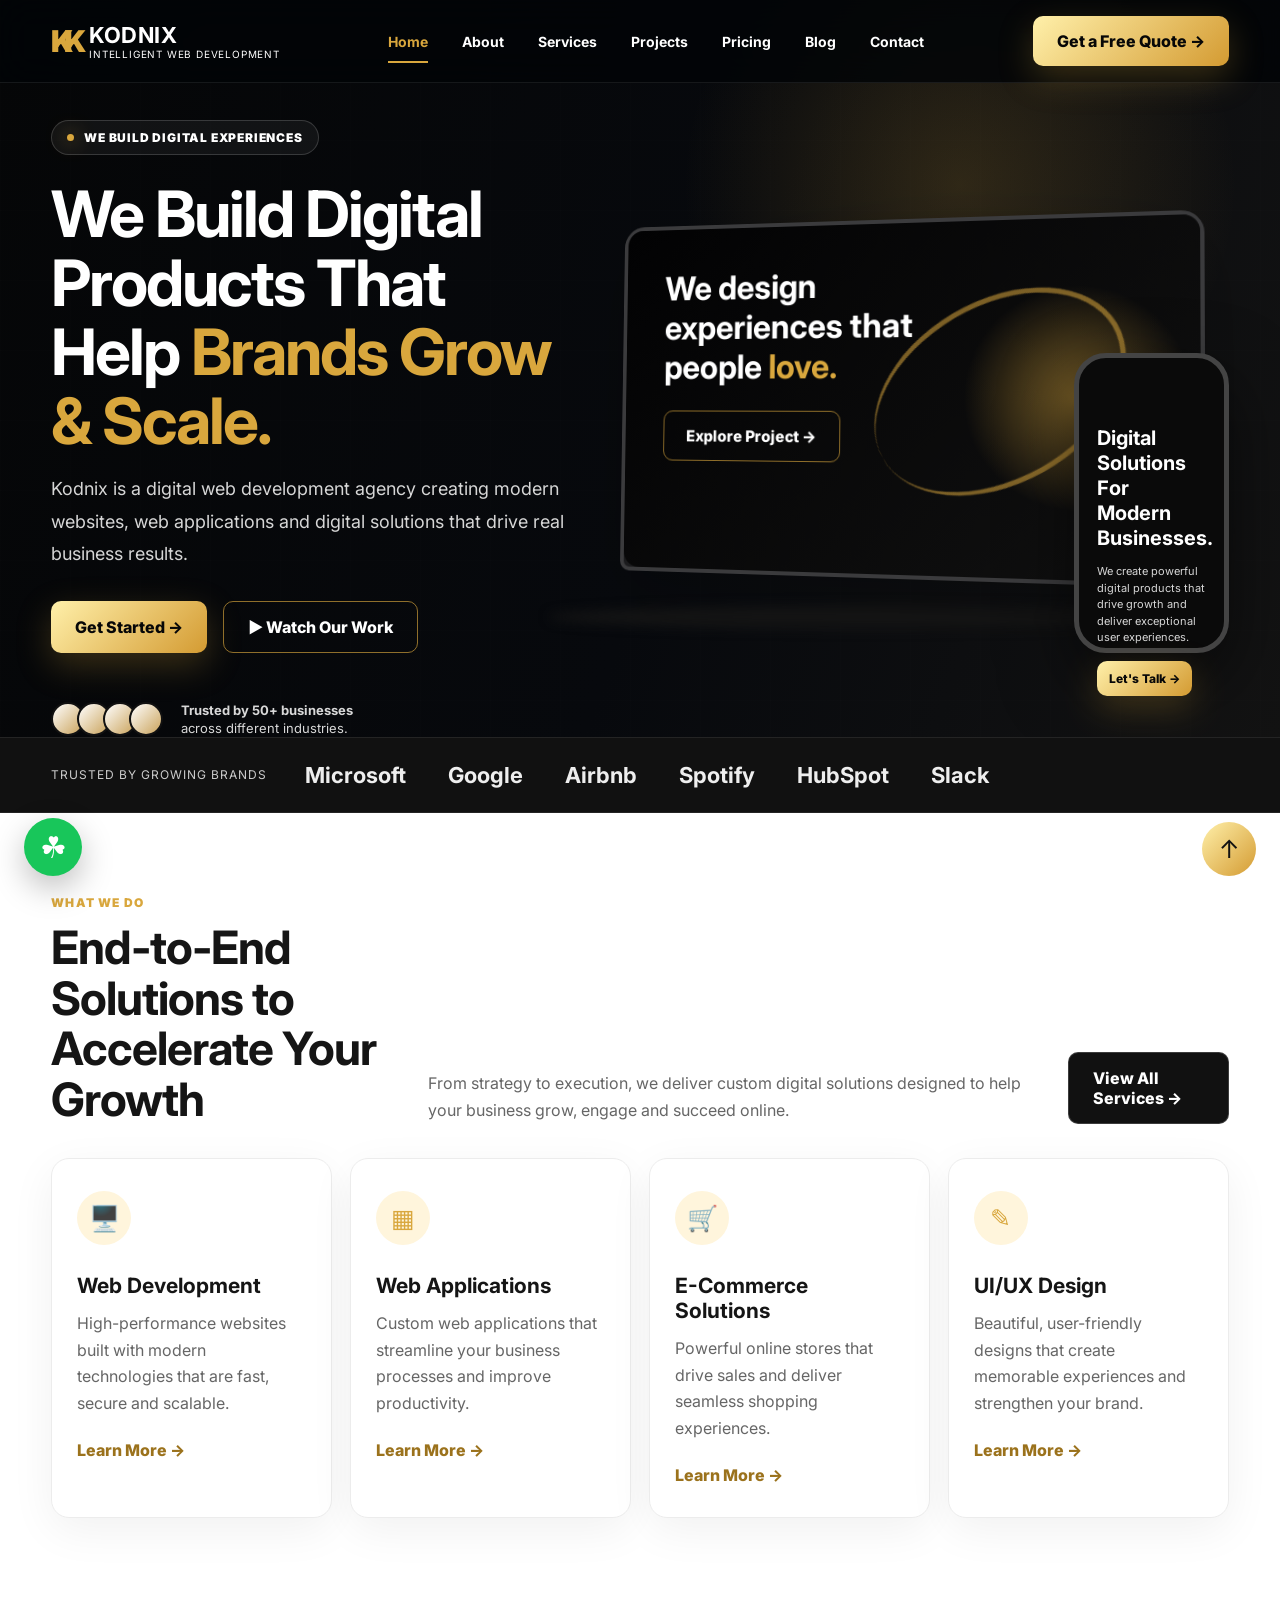
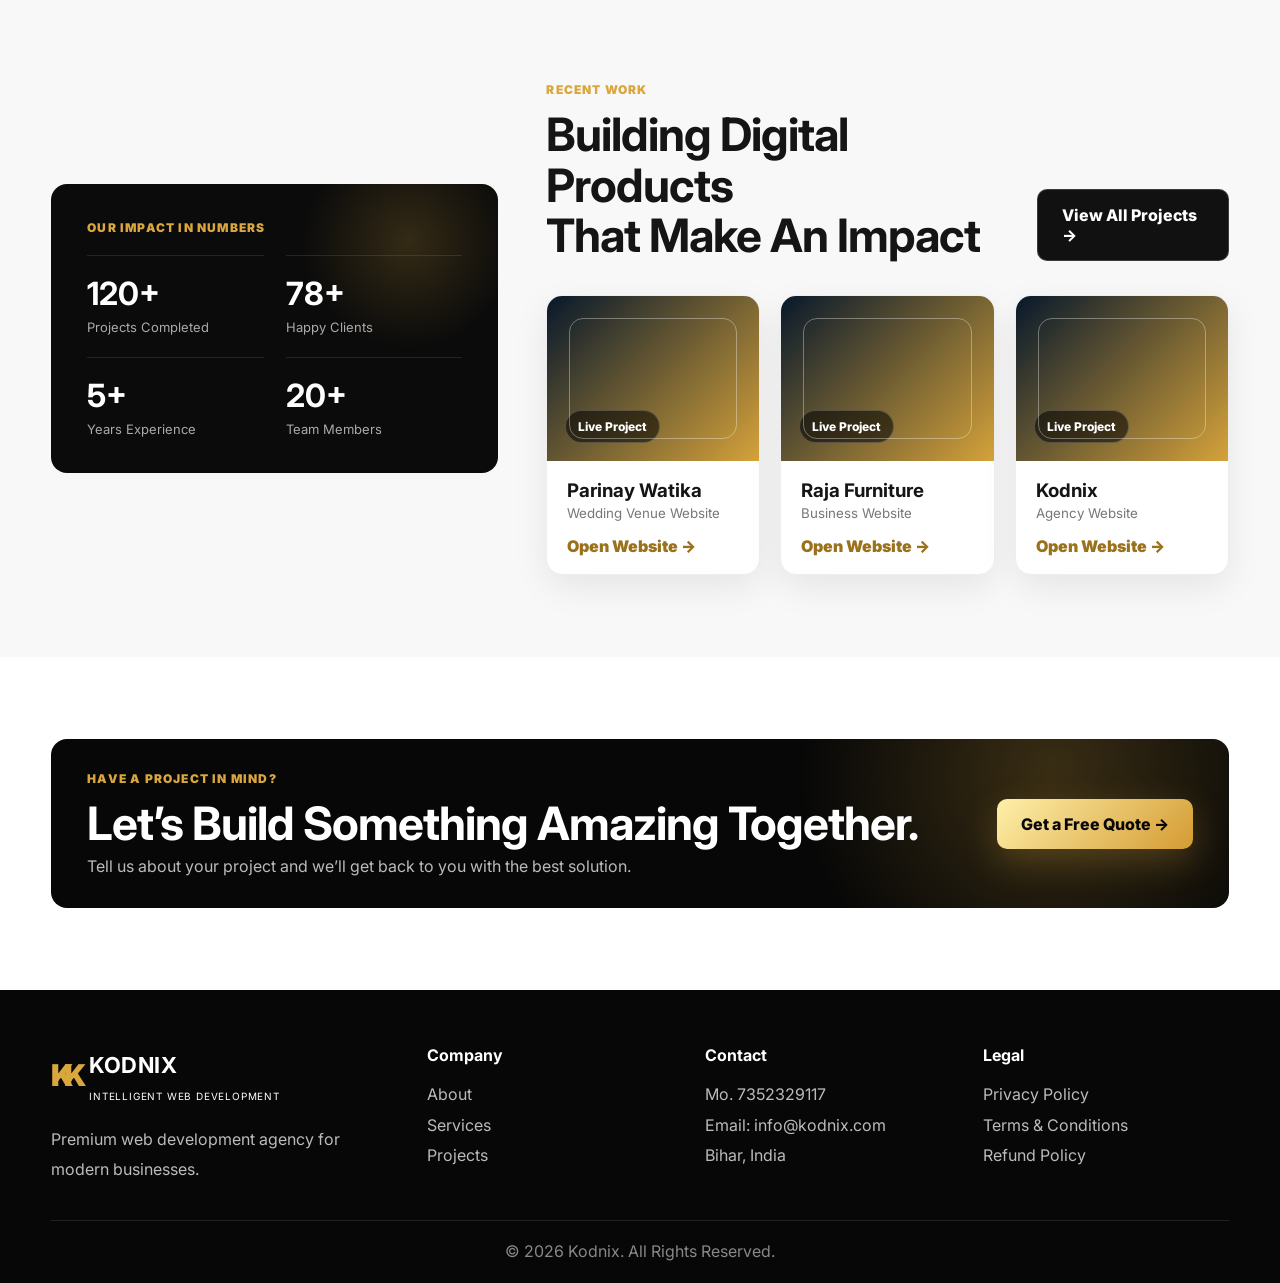
==== commit 194f929d: "Add files via upload" ====
--- a/index.html
+++ b/index.html
@@ -1,4 +1,4 @@
-<!DOCTYPE html><html lang="en"><head><meta charset="UTF-8"><meta name="viewport" content="width=device-width, initial-scale=1.0"><title>Kodnix | Premium Web Development Agency</title><link rel="stylesheet" href="css/style.css"><link rel="preconnect" href="https://fonts.googleapis.com"><link rel="preconnect" href="https://fonts.gstatic.com" crossorigin><link href="https://fonts.googleapis.com/css2?family=Inter:wght@400;600;700;800;900&display=swap" rel="stylesheet"><script defer src="js/main.js"></script></head><body>
+<!DOCTYPE html><html lang="en"><head><meta charset="UTF-8"><meta name="viewport" content="width=device-width, initial-scale=1.0"><title>Kodnix | Premium Web Development Agency</title><link rel="stylesheet" href="style.css"><link rel="preconnect" href="https://fonts.googleapis.com"><link rel="preconnect" href="https://fonts.gstatic.com" crossorigin><link href="https://fonts.googleapis.com/css2?family=Inter:wght@400;600;700;800;900&display=swap" rel="stylesheet"><script defer src="script.js"></script></head><body>
 <header class="navbar"><div class="container nav-inner"><a class="brand" href="index.html"><div class="brand-mark">KK</div><div class="brand-text"><strong>KODNIX</strong><span>Intelligent Web Development</span></div></a><nav class="nav-links"><a class="active" href="index.html">Home</a><a href="about.html">About</a><a href="services.html">Services</a><a href="projects.html">Projects</a><a href="pricing.html">Pricing</a><a href="blog.html">Blog</a><a href="contact.html">Contact</a></nav><div class="nav-actions"><a class="btn btn-gold" href="contact.html">Get a Free Quote →</a><button class="menu-btn">☰</button></div></div></header>
 <section class="hero"><div class="container hero-grid"><div><div class="badge">We build digital experiences</div><h1>We Build Digital Products That Help <span class="gold">Brands Grow & Scale.</span></h1><p>Kodnix is a digital web development agency creating modern websites, web applications and digital solutions that drive real business results.</p><div class="hero-buttons"><a class="btn btn-gold" href="contact.html">Get Started →</a><a class="btn btn-outline" href="projects.html">▶ Watch Our Work</a></div><div class="trust-mini"><div class="faces"><div class="face"></div><div class="face"></div><div class="face"></div><div class="face"></div></div><p><b>Trusted by 50+ businesses</b><br>across different industries.</p></div></div><div class="device-scene"><div class="base-line"></div><div class="laptop"><div class="laptop-screen"><h3>We design experiences that people <span class="gold">love.</span></h3><a class="btn btn-outline" style="margin-top:25px" href="projects.html">Explore Project →</a></div></div><div class="phone"><h4>Digital Solutions For Modern Businesses.</h4><p>We create powerful digital products that drive growth and deliver exceptional user experiences.</p><a class="btn btn-gold" style="padding:10px 12px;margin-top:15px;font-size:12px" href="contact.html">Let's Talk →</a></div></div></div></section>
 <div class="brand-strip"><div class="container"><span>Trusted by growing brands</span><div class="logos"><b>Microsoft</b><b>Google</b><b>Airbnb</b><b>Spotify</b><b>HubSpot</b><b>Slack</b></div></div></div>
--- a/style.css
+++ b/style.css
@@ -0,0 +1,18 @@
+:root{
+  --bg:#050607;--bg2:#0b0f14;--dark:#0e0f11;--text:#f8f8f8;--muted:#b9b9b9;--gold:#d9a73d;--gold2:#ffe08a;--card:#ffffff;--ink:#151515;--line:rgba(255,255,255,.14);--shadow:0 24px 70px rgba(0,0,0,.25);--radius:22px
+}
+*{box-sizing:border-box;margin:0;padding:0}html{scroll-behavior:smooth}body{font-family:Inter,Arial,sans-serif;background:#fff;color:var(--ink);overflow-x:hidden;position:relative}
+body:before{content:'KODNIX';position:fixed;top:120px;right:4vw;font-size:13vw;font-family:Georgia,serif;font-weight:900;letter-spacing:.03em;color:transparent;-webkit-text-stroke:2px rgba(217,167,61,.13);text-shadow:0 20px 60px rgba(0,0,0,.7);z-index:-1;pointer-events:none}a{text-decoration:none;color:inherit}img{max-width:100%;display:block}.container{width:min(1180px,92%);margin:auto}.gold{color:var(--gold)}
+.navbar{position:fixed;top:0;left:0;width:100%;z-index:99;background:rgba(2,4,7,.82);backdrop-filter:blur(18px);border-bottom:1px solid rgba(255,255,255,.08)}.nav-inner{height:82px;display:flex;align-items:center;justify-content:space-between}.brand{display:flex;align-items:center;gap:12px}.brand-mark{font-size:30px;font-weight:900;color:var(--gold);letter-spacing:-9px}.brand-text strong{font-size:22px;letter-spacing:.5px;color:#fff}.brand-text span{display:block;font-size:10px;color:#fff;text-transform:uppercase;letter-spacing:.8px}.nav-links{display:flex;align-items:center;gap:34px;color:#fff;font-size:14px;font-weight:700}.nav-links a{position:relative}.nav-links a:hover,.nav-links a.active{color:var(--gold)}.nav-links a.active:after{content:"";position:absolute;left:0;bottom:-13px;width:100%;height:2px;background:var(--gold)}.nav-actions{display:flex;align-items:center;gap:16px}.btn{display:inline-flex;align-items:center;gap:12px;border:none;border-radius:10px;padding:15px 24px;font-weight:800;cursor:pointer;transition:.3s}.btn-gold{background:linear-gradient(135deg,#fff0aa,#d49b32);color:#070707;box-shadow:0 12px 35px rgba(217,167,61,.25)}.btn-dark{background:#111;color:#fff;border:1px solid rgba(255,255,255,.18)}.btn-outline{background:transparent;color:#fff;border:1px solid rgba(217,167,61,.65)}.btn:hover{transform:translateY(-3px)}.menu-btn{display:none;width:44px;height:44px;border-radius:50%;border:1px solid var(--line);background:#0b0b0c;color:#fff;font-size:20px}
+.hero{min-height:725px;padding-top:120px;background:radial-gradient(circle at 75% 25%,rgba(217,167,61,.18),transparent 25%),linear-gradient(110deg,#050607 0%,#07090d 55%,#131313 100%);color:#fff;position:relative;overflow:hidden}.hero:before{content:"";position:absolute;inset:0;background-image:linear-gradient(rgba(255,255,255,.035) 1px,transparent 1px),linear-gradient(90deg,rgba(255,255,255,.035) 1px,transparent 1px);background-size:70px 70px;opacity:.2}.hero:after{display:none}.hero .container{position:relative;z-index:2}.hero-grid{display:grid;grid-template-columns:1fr 1.15fr;align-items:center;gap:40px}.badge{display:inline-flex;align-items:center;gap:10px;padding:9px 15px;border:1px solid rgba(255,255,255,.16);border-radius:999px;background:rgba(255,255,255,.05);font-size:12px;font-weight:900;text-transform:uppercase;letter-spacing:.8px}.badge:before{content:"";width:7px;height:7px;border-radius:50%;background:var(--gold);box-shadow:0 0 20px var(--gold)}.hero h1{font-size:clamp(42px,5vw,72px);line-height:1.08;margin:24px 0 18px;letter-spacing:-2px}.hero p{font-size:18px;line-height:1.8;color:#d6d6d6;max-width:560px}.hero-buttons{display:flex;gap:16px;margin:30px 0 48px}.trust-mini{display:flex;align-items:center;gap:18px}.faces{display:flex}.face{width:34px;height:34px;border-radius:50%;background:linear-gradient(135deg,#fff,#caa35b);border:2px solid #111;margin-left:-8px}.face:first-child{margin-left:0}.trust-mini p{font-size:13px;color:#d8d8d8;line-height:1.4}.device-scene{position:relative;height:470px}.laptop{position:absolute;right:35px;top:25px;width:590px;height:360px;background:#1b1b1d;border:4px solid #3b3b3d;border-radius:22px 22px 10px 10px;transform:perspective(1000px) rotateY(-10deg) rotateX(2deg);box-shadow:var(--shadow)}.laptop-screen{height:100%;border-radius:16px;background:radial-gradient(circle at 80% 50%,rgba(217,167,61,.5),transparent 22%),linear-gradient(135deg,#020203,#111);padding:42px;color:#fff;overflow:hidden;position:relative}.laptop-screen:after{content:"";position:absolute;right:60px;top:80px;width:260px;height:170px;border:5px solid rgba(217,167,61,.55);border-left:none;border-radius:50%;filter:blur(.2px);transform:rotate(-30deg)}.laptop-screen h3{font-size:34px;line-height:1.2;max-width:320px}.phone{position:absolute;right:0;top:160px;width:155px;height:300px;background:#0a0a0a;border:5px solid #444;border-radius:32px;padding:18px;box-shadow:0 28px 70px rgba(0,0,0,.5)}.phone h4{font-size:20px;line-height:1.25;margin:50px 0 12px}.phone p{font-size:11px;line-height:1.5}.base-line{position:absolute;right:30px;bottom:35px;width:650px;height:22px;background:#151515;border-radius:100%;filter:blur(6px)}.brand-strip{background:#111;color:#fff;border-top:1px solid rgba(255,255,255,.08);border-bottom:1px solid rgba(255,255,255,.08);position:relative;z-index:3}.brand-strip .container{display:flex;align-items:center;gap:38px;padding:24px 0}.brand-strip span{color:#ccc;font-size:12px;text-transform:uppercase;letter-spacing:1px}.logos{display:flex;gap:42px;flex-wrap:wrap;font-weight:900;font-size:22px;color:#eee}
+.section{padding:82px 0}.section-head{display:flex;align-items:end;justify-content:space-between;gap:30px;margin-bottom:34px}.eyebrow{color:var(--gold);text-transform:uppercase;font-size:12px;font-weight:900;letter-spacing:1.2px;margin-bottom:12px}.section h2{font-size:clamp(30px,3.6vw,46px);line-height:1.1;letter-spacing:-1px}.section p.lead{color:#666;line-height:1.7;max-width:610px}.services-grid{display:grid;grid-template-columns:repeat(4,1fr);gap:18px}.service-card{background:#fff;border:1px solid #ececec;border-radius:18px;padding:32px 25px;box-shadow:0 12px 45px rgba(0,0,0,.06);transition:.3s}.service-card:hover{transform:translateY(-8px);box-shadow:0 25px 55px rgba(0,0,0,.12)}.icon{width:54px;height:54px;border-radius:50%;display:grid;place-items:center;background:#fff5dc;color:var(--gold);font-size:25px;margin-bottom:28px}.service-card h3{font-size:21px;margin-bottom:12px}.service-card p{color:#666;line-height:1.65}.learn{display:inline-flex;gap:10px;margin-top:24px;font-weight:800;color:#9b721c}.split{display:grid;grid-template-columns:.95fr 1.45fr;gap:48px;align-items:center}.impact{background:#0b0b0b;color:#fff;border-radius:16px;padding:36px;min-height:280px;background-image:radial-gradient(circle at 80% 20%,rgba(217,167,61,.2),transparent 25%)}.impact-grid{display:grid;grid-template-columns:repeat(2,1fr);gap:22px;margin-top:20px}.impact-item{border-top:1px solid rgba(255,255,255,.1);padding-top:18px}.impact-item strong{font-size:32px;color:#fff}.impact-item span{display:block;color:#aaa;font-size:13px;margin-top:6px}.projects-grid{display:grid;grid-template-columns:repeat(3,1fr);gap:20px}.project-card{background:#fff;border-radius:16px;overflow:hidden;border:1px solid #eee;box-shadow:0 12px 35px rgba(0,0,0,.08)}.project-img{height:165px;background:linear-gradient(135deg,#07182b,#d5a23a);position:relative}.project-img:after{content:"";position:absolute;inset:22px;border:1px solid rgba(255,255,255,.35);border-radius:14px}.project-info{padding:18px 20px}.project-info small{color:#777}.cta-band{background:#070707;color:#fff;border-radius:16px;padding:32px 36px;display:flex;justify-content:space-between;align-items:center;gap:24px;background-image:radial-gradient(circle at 85% 20%,rgba(217,167,61,.24),transparent 25%)}.pricing-grid{display:grid;grid-template-columns:repeat(3,1fr);gap:22px}.price-card{background:#fff;border:1px solid #eee;border-radius:20px;padding:34px;box-shadow:0 14px 45px rgba(0,0,0,.07)}.price-card.featured{background:#0b0b0b;color:#fff;transform:scale(1.03)}.price{font-size:42px;font-weight:900;color:var(--gold);margin:20px 0}.price-card ul{list-style:none;display:grid;gap:12px;color:#666}.price-card.featured ul{color:#ddd}.price-card li:before{content:"✓";color:var(--gold);font-weight:900;margin-right:10px}.faq-list{display:grid;gap:14px}.faq-item{border:1px solid #e8e8e8;border-radius:14px;overflow:hidden}.faq-q{padding:20px;font-weight:900;cursor:pointer;display:flex;justify-content:space-between}.faq-a{padding:0 20px 20px;color:#666;line-height:1.7;display:none}.faq-item.open .faq-a{display:block}.contact-grid{display:grid;grid-template-columns:.9fr 1.1fr;gap:28px}.contact-card,.form-card{background:#fff;border:1px solid #eee;border-radius:20px;padding:32px;box-shadow:0 14px 45px rgba(0,0,0,.07)}.contact-line{display:flex;gap:14px;margin:18px 0;color:#555}.form{display:grid;gap:14px}.form input,.form select,.form textarea{width:100%;padding:16px;border:1px solid #ddd;border-radius:12px;font-family:inherit}.form textarea{min-height:130px}.footer{background:#070707;color:#fff;padding:55px 0 22px}.footer-grid{display:grid;grid-template-columns:1.4fr repeat(3,1fr);gap:32px}.footer a,.footer p{color:#bbb;line-height:1.9}.footer h4{margin-bottom:14px}.copyright{border-top:1px solid rgba(255,255,255,.1);margin-top:35px;padding-top:20px;color:#888;text-align:center}.floating{position:fixed;bottom:24px;z-index:88;display:grid;place-items:center}.whatsapp{left:24px;background:#18c65a;color:#fff;width:58px;height:58px;border-radius:50%;font-size:30px;box-shadow:0 12px 32px rgba(0,0,0,.25)}.topbtn{right:24px;background:linear-gradient(135deg,#fff0aa,#d49b32);color:#111;width:54px;height:54px;border-radius:50%;font-size:25px}.page-hero{padding:150px 0 80px;background:#070707;color:#fff}.page-hero h1{font-size:55px}.light-bg{background:#f8f8f8}
+@media(max-width:1000px){.nav-links{display:none}.menu-btn{display:block}.nav-links.open{display:flex;position:absolute;top:82px;left:0;width:100%;background:#060606;flex-direction:column;padding:28px}.hero-grid,.split,.contact-grid{grid-template-columns:1fr}.device-scene{display:none}.services-grid{grid-template-columns:repeat(2,1fr)}.projects-grid,.pricing-grid{grid-template-columns:1fr 1fr}.footer-grid{grid-template-columns:1fr 1fr}.brand-strip .container{flex-direction:column;align-items:flex-start}.hero:after{font-size:18vw;top:140px}}
+@media(max-width:640px){.hero{padding-top:110px;min-height:auto;padding-bottom:50px}.hero-buttons{flex-direction:column}.services-grid,.projects-grid,.pricing-grid,.impact-grid{grid-template-columns:1fr}.section-head,.cta-band{flex-direction:column;align-items:flex-start}.footer-grid{grid-template-columns:1fr}.nav-inner{height:72px}.nav-links.open{top:72px}.brand-text strong{font-size:18px}.hero h1{font-size:40px}.section{padding:58px 0}.logos{gap:20px;font-size:18px}}
+
+.project-live{display:block;color:inherit;height:100%}.project-img{display:flex;align-items:end;justify-content:flex-start;padding:18px}.project-img span{background:rgba(0,0,0,.55);color:#fff;border:1px solid rgba(255,255,255,.2);padding:8px 12px;border-radius:999px;font-size:12px;font-weight:800}.project-actions{margin-top:14px;color:#9b721c;font-weight:900}.project-card:hover .project-actions span{letter-spacing:.3px}
+
+/* Hosting-fixed layout patches */
+.stats-row,.stats-grid{margin-top:70px;transform:none!important;position:relative;z-index:5;}
+.hero{overflow:hidden;isolation:isolate;}
+.section{position:relative;z-index:2;}
+@media(max-width:640px){body:before{font-size:24vw;top:110px;right:2vw}.stats-row,.stats-grid{margin-top:35px}}
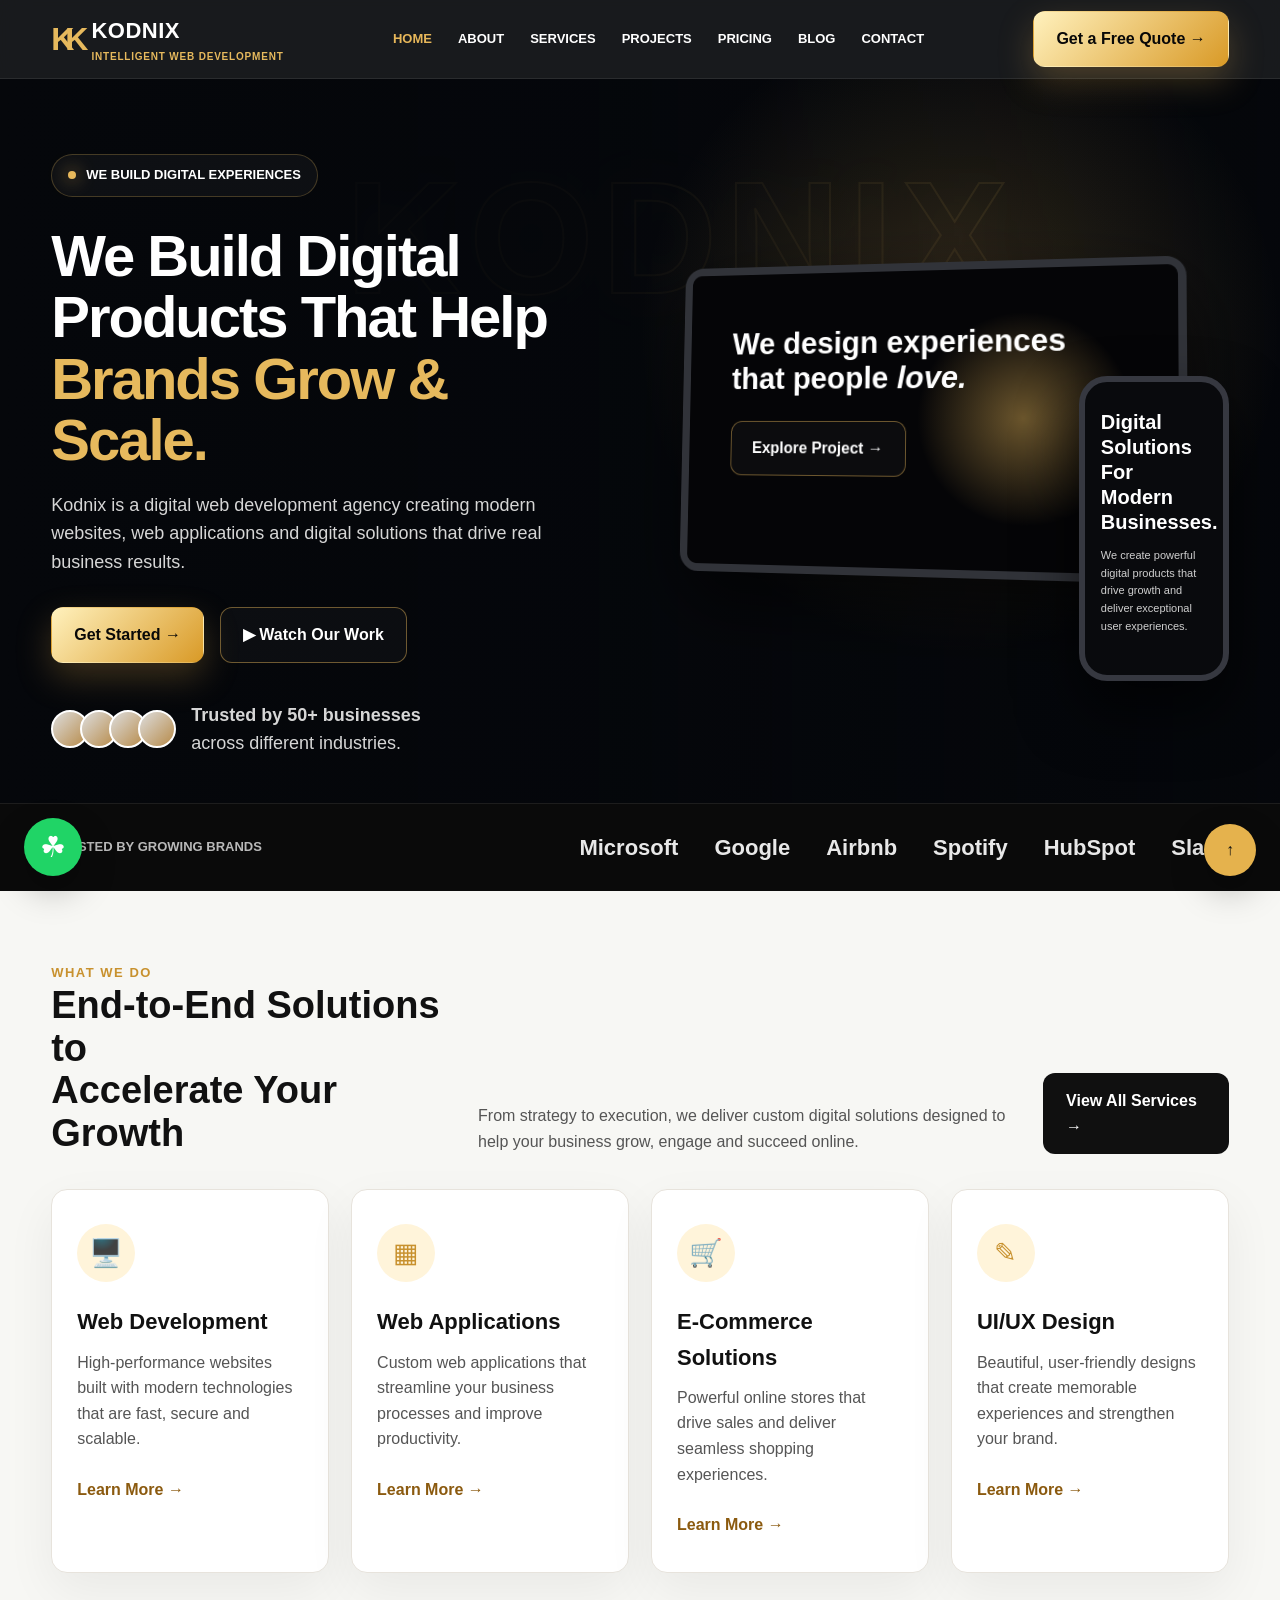
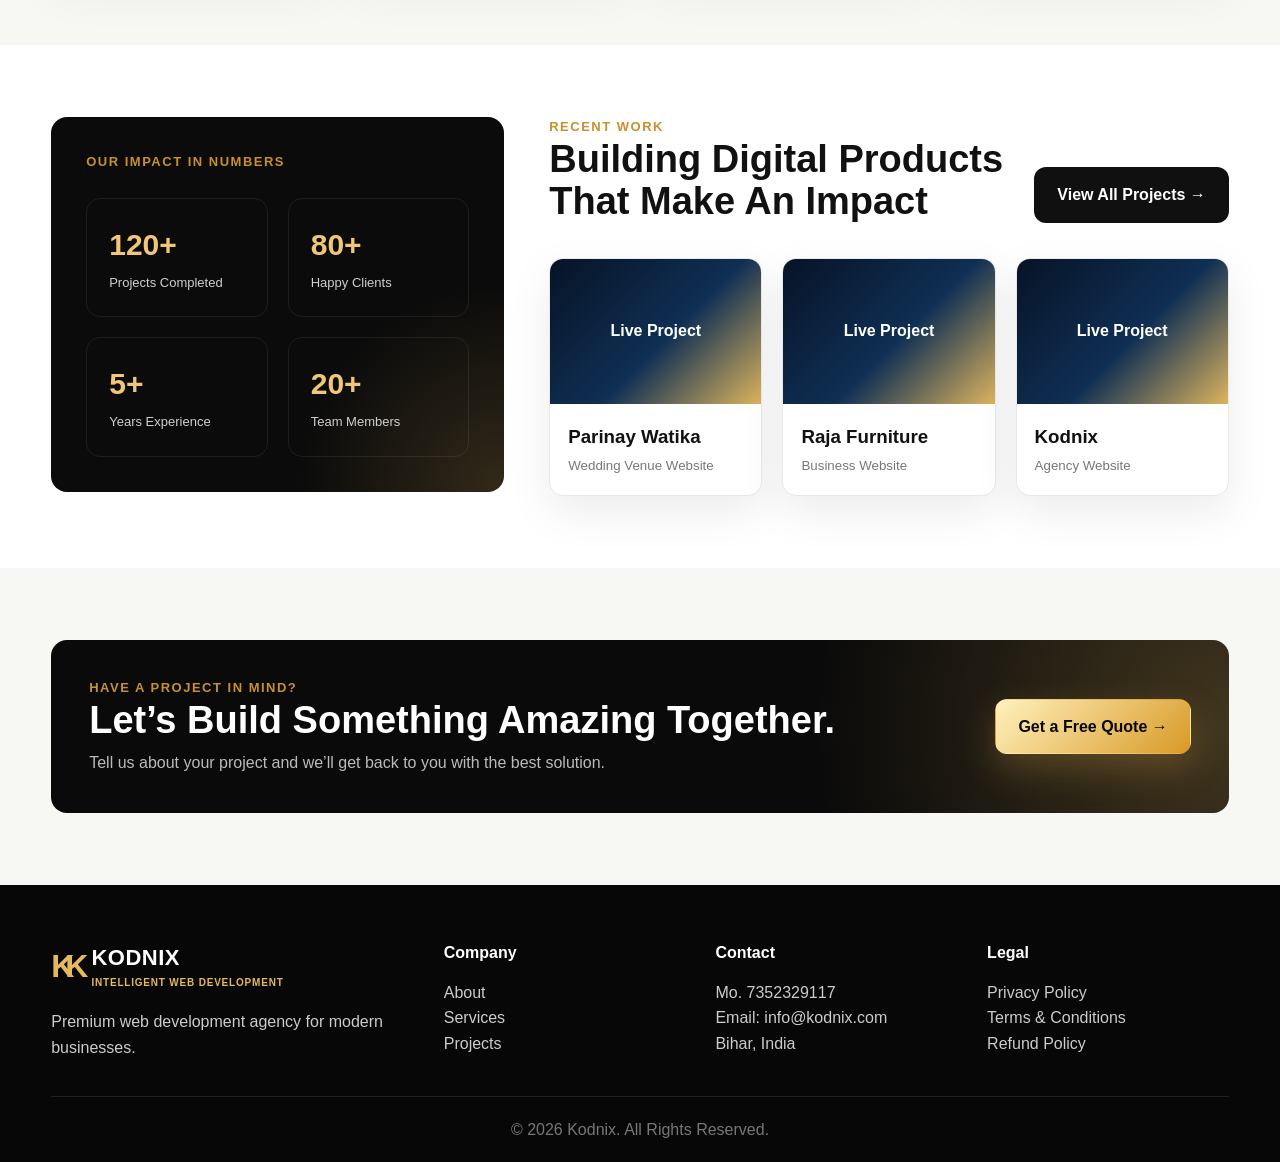
==== commit 7b868ffe: "Add files via upload" ====
--- a/index.html
+++ b/index.html
@@ -1,8 +1,20 @@
-<!DOCTYPE html><html lang="en"><head><meta charset="UTF-8"><meta name="viewport" content="width=device-width, initial-scale=1.0"><title>Kodnix | Premium Web Development Agency</title><link rel="stylesheet" href="style.css"><link rel="preconnect" href="https://fonts.googleapis.com"><link rel="preconnect" href="https://fonts.gstatic.com" crossorigin><link href="https://fonts.googleapis.com/css2?family=Inter:wght@400;600;700;800;900&display=swap" rel="stylesheet"><script defer src="script.js"></script></head><body>
-<header class="navbar"><div class="container nav-inner"><a class="brand" href="index.html"><div class="brand-mark">KK</div><div class="brand-text"><strong>KODNIX</strong><span>Intelligent Web Development</span></div></a><nav class="nav-links"><a class="active" href="index.html">Home</a><a href="about.html">About</a><a href="services.html">Services</a><a href="projects.html">Projects</a><a href="pricing.html">Pricing</a><a href="blog.html">Blog</a><a href="contact.html">Contact</a></nav><div class="nav-actions"><a class="btn btn-gold" href="contact.html">Get a Free Quote →</a><button class="menu-btn">☰</button></div></div></header>
-<section class="hero"><div class="container hero-grid"><div><div class="badge">We build digital experiences</div><h1>We Build Digital Products That Help <span class="gold">Brands Grow & Scale.</span></h1><p>Kodnix is a digital web development agency creating modern websites, web applications and digital solutions that drive real business results.</p><div class="hero-buttons"><a class="btn btn-gold" href="contact.html">Get Started →</a><a class="btn btn-outline" href="projects.html">▶ Watch Our Work</a></div><div class="trust-mini"><div class="faces"><div class="face"></div><div class="face"></div><div class="face"></div><div class="face"></div></div><p><b>Trusted by 50+ businesses</b><br>across different industries.</p></div></div><div class="device-scene"><div class="base-line"></div><div class="laptop"><div class="laptop-screen"><h3>We design experiences that people <span class="gold">love.</span></h3><a class="btn btn-outline" style="margin-top:25px" href="projects.html">Explore Project →</a></div></div><div class="phone"><h4>Digital Solutions For Modern Businesses.</h4><p>We create powerful digital products that drive growth and deliver exceptional user experiences.</p><a class="btn btn-gold" style="padding:10px 12px;margin-top:15px;font-size:12px" href="contact.html">Let's Talk →</a></div></div></div></section>
+<!DOCTYPE html>
+<html lang="en">
+<head>
+<meta charset="UTF-8">
+<meta name="viewport" content="width=device-width, initial-scale=1.0">
+<title>Kodnix | Premium Web Development Agency</title>
+<style>
+*{margin:0;padding:0;box-sizing:border-box}html{scroll-behavior:smooth}body{font-family:Arial,Helvetica,sans-serif;background:#f7f7f4;color:#111;line-height:1.6}a{text-decoration:none;color:inherit}.container{width:min(1180px,92%);margin:auto}.nav{position:sticky;top:0;z-index:50;background:rgba(5,7,10,.92);backdrop-filter:blur(14px);border-bottom:1px solid rgba(255,255,255,.08)}.nav-inner{height:78px;display:flex;align-items:center;justify-content:space-between;gap:25px}.brand{display:flex;align-items:center;gap:12px;font-weight:900}.mark{color:#e6b95d;font-size:32px;letter-spacing:-9px;line-height:1}.brand span{display:block;color:#fff;font-size:22px;letter-spacing:.5px}.brand small{display:block;color:#e6b95d;font-size:10px;letter-spacing:.8px;text-transform:uppercase}.links{display:flex;gap:26px;align-items:center}.links a{color:#fff;font-size:13px;font-weight:800;text-transform:uppercase}.links a:hover,.links .active{color:#e7b75a}.quote,.btn{display:inline-flex;align-items:center;gap:10px;border-radius:12px;padding:14px 22px;font-weight:900;border:1px solid transparent}.quote,.gold{background:linear-gradient(135deg,#fff1bd,#d99a27);color:#080808;box-shadow:0 14px 35px rgba(226,173,75,.25)}.outline{color:#fff;border-color:rgba(231,183,90,.45);background:rgba(255,255,255,.03)}.dark{background:#101010;color:#fff}.menu{display:none;background:#111;color:#fff;border:1px solid #333;width:42px;height:42px;border-radius:50%;font-size:22px}.hero{position:relative;min-height:680px;background:#05070b;color:#fff;overflow:hidden}.hero:before{content:"KODNIX";position:fixed;inset:110px 0 auto 27%;font-size:160px;font-weight:900;letter-spacing:8px;color:transparent;-webkit-text-stroke:2px rgba(231,183,90,.20);text-shadow:0 0 45px rgba(231,183,90,.08);z-index:0;pointer-events:none}.hero:after{content:"";position:absolute;inset:0;background:radial-gradient(circle at 75% 35%,rgba(231,183,90,.19),transparent 30%),linear-gradient(90deg,#05070b 0%,rgba(5,7,11,.88) 45%,rgba(5,7,11,.35) 100%);z-index:1}.hero-wrap{position:relative;z-index:2;padding:75px 0 45px;display:grid;grid-template-columns:1fr 1.05fr;align-items:center;gap:55px}.badge{display:inline-flex;align-items:center;gap:10px;background:rgba(255,255,255,.04);border:1px solid rgba(231,183,90,.25);padding:10px 16px;border-radius:30px;color:#fff;font-size:13px;font-weight:900;text-transform:uppercase}.badge:before{content:"";width:8px;height:8px;border-radius:50%;background:#e8b85b;box-shadow:0 0 18px #e8b85b}.hero h1{font-size:58px;line-height:1.06;margin:28px 0 20px;letter-spacing:-2px}.hero h1 em{font-style:normal;color:#e6b95d}.hero p{color:#d6d6d6;font-size:18px;max-width:560px}.hero-actions{display:flex;gap:16px;margin-top:30px;flex-wrap:wrap}.mockup{min-height:430px;position:relative}.laptop{position:absolute;right:50px;top:20px;width:510px;height:315px;background:linear-gradient(145deg,#0b0d10,#17191e);border:8px solid #313339;border-radius:20px;box-shadow:0 35px 80px rgba(0,0,0,.65);transform:perspective(900px) rotateY(-9deg) rotateX(3deg)}.screen{height:100%;padding:55px 45px;background:radial-gradient(circle at 70% 50%,rgba(231,183,90,.45),transparent 28%),#050507;border-radius:10px;overflow:hidden}.screen h3{font-size:31px;line-height:1.15}.phone{position:absolute;right:0;top:135px;width:150px;height:305px;background:#090a0d;border:6px solid #363840;border-radius:28px;padding:28px 16px;box-shadow:0 30px 60px rgba(0,0,0,.65)}.phone h4{font-size:20px;line-height:1.25}.phone p{font-size:11px;margin-top:12px;color:#cfcfcf}.trust{display:flex;gap:15px;margin-top:38px;align-items:center}.avatars{display:flex}.av{width:38px;height:38px;border-radius:50%;border:2px solid #fff;background:linear-gradient(135deg,#ddd,#b78b4a);margin-left:-9px}.av:first-child{margin-left:0}.brand-strip{background:#0a0a0a;color:#fff;padding:26px 0;border-top:1px solid #1d1d1d}.brand-strip .container{display:flex;align-items:center;justify-content:space-between;gap:30px}.brand-strip span{text-transform:uppercase;color:#b9b9b9;font-size:13px;font-weight:800}.logos{display:flex;gap:36px;flex-wrap:wrap;font-size:22px;color:#e8e8e8}.section{padding:72px 0}.section-head{display:flex;justify-content:space-between;align-items:end;gap:25px;margin-bottom:35px}.eyebrow{color:#c8912e;font-weight:900;text-transform:uppercase;font-size:13px;letter-spacing:1.5px}.section h2{font-size:38px;line-height:1.12}.lead{color:#555;max-width:540px}.services-grid{display:grid;grid-template-columns:repeat(4,1fr);gap:22px}.card{background:#fff;border:1px solid #e7e3dc;border-radius:16px;padding:34px 25px;box-shadow:0 18px 50px rgba(0,0,0,.06);transition:.3s}.card:hover{transform:translateY(-8px);box-shadow:0 22px 60px rgba(0,0,0,.12)}.icon{width:58px;height:58px;border-radius:50%;display:grid;place-items:center;background:#fff4da;color:#c8912e;font-size:27px;margin-bottom:22px}.card h3{font-size:22px;margin-bottom:10px}.card p{color:#555}.learn{display:inline-block;margin-top:25px;color:#8b5a0f;font-weight:900}.light{background:#fff}.split{display:grid;grid-template-columns:.8fr 1.2fr;gap:45px;align-items:start}.impact{background:#0b0b0b;color:#fff;border-radius:16px;padding:35px;background-image:radial-gradient(circle at bottom right,rgba(231,183,90,.18),transparent 35%)}.impact-grid{display:grid;grid-template-columns:repeat(2,1fr);gap:20px;margin-top:25px}.impact-item{border:1px solid rgba(255,255,255,.08);padding:22px;border-radius:14px}.impact strong{display:block;font-size:30px;color:#f0c778}.impact span{color:#cfcfcf;font-size:13px}.projects-grid{display:grid;grid-template-columns:repeat(3,1fr);gap:20px}.project{background:#fff;border-radius:14px;overflow:hidden;border:1px solid #e8e8e8;box-shadow:0 16px 45px rgba(0,0,0,.08)}.project-img{height:145px;background:linear-gradient(135deg,#071326,#0f2f54 55%,#ddb45e);display:grid;place-items:center;color:#fff;font-weight:900}.project-info{padding:18px}.project-info small{color:#777}.cta{background:#0a0a0a;color:#fff;border-radius:16px;padding:38px;display:flex;justify-content:space-between;align-items:center;gap:25px;background-image:radial-gradient(circle at right,rgba(231,183,90,.25),transparent 35%)}.footer{background:#070707;color:#ccc;padding:55px 0 20px}.footer-grid{display:grid;grid-template-columns:1.5fr 1fr 1fr 1fr;gap:30px}.footer h4{color:#fff;margin-bottom:14px}.footer a{color:#ccc}.copy{text-align:center;border-top:1px solid #202020;margin-top:35px;padding-top:20px;color:#777}.floating{position:fixed;z-index:60;border-radius:50%;display:grid;place-items:center;box-shadow:0 15px 35px rgba(0,0,0,.25)}.whatsapp{left:24px;bottom:24px;width:58px;height:58px;background:#20d466;color:#fff;font-size:29px}.top{right:24px;bottom:24px;width:52px;height:52px;background:#e5b24d;color:#111;font-weight:900}.page-hero{padding:85px 0;background:#05070b;color:#fff}.page-hero h1{font-size:54px}.contact-grid{display:grid;grid-template-columns:1fr 1.2fr;gap:30px}.form input,.form select,.form textarea{width:100%;padding:16px;margin-bottom:14px;border:1px solid #ddd;border-radius:12px;font:inherit}.form textarea{height:130px}.nav.open .links{display:flex}@media(max-width:920px){.links{display:none;position:absolute;left:0;right:0;top:78px;background:#05070b;flex-direction:column;padding:25px}.menu{display:block}.quote{display:none}.hero-wrap,.split,.contact-grid{grid-template-columns:1fr}.hero h1{font-size:42px}.mockup{display:none}.services-grid,.projects-grid,.footer-grid{grid-template-columns:1fr 1fr}.section-head,.cta,.brand-strip .container{align-items:flex-start;flex-direction:column}.hero:before{font-size:82px;inset:120px 0 auto 10%}}@media(max-width:560px){.services-grid,.projects-grid,.footer-grid,.impact-grid{grid-template-columns:1fr}.hero h1,.page-hero h1{font-size:34px}.nav-inner{height:70px}.brand span{font-size:18px}.section h2{font-size:30px}}
+</style>
+</head>
+<body>
+<header class="nav" id="nav"><div class="container nav-inner"><a class="brand" href="index.html"><div class="mark">KK</div><div><span>KODNIX</span><small>Intelligent Web Development</small></div></a><nav class="links"><a class="active" href="index.html">Home</a><a href="about.html">About</a><a href="services.html">Services</a><a href="projects.html">Projects</a><a href="pricing.html">Pricing</a><a href="blog.html">Blog</a><a href="contact.html">Contact</a></nav><a class="quote" href="contact.html">Get a Free Quote →</a><button class="menu" onclick="document.getElementById('nav').classList.toggle('open')">☰</button></div></header>
+<section class="hero"><div class="container hero-wrap"><div><div class="badge">We build digital experiences</div><h1>We Build Digital Products That Help <em>Brands Grow & Scale.</em></h1><p>Kodnix is a digital web development agency creating modern websites, web applications and digital solutions that drive real business results.</p><div class="hero-actions"><a class="btn gold" href="contact.html">Get Started →</a><a class="btn outline" href="projects.html">▶ Watch Our Work</a></div><div class="trust"><div class="avatars"><div class="av"></div><div class="av"></div><div class="av"></div><div class="av"></div></div><p><b>Trusted by 50+ businesses</b><br>across different industries.</p></div></div><div class="mockup"><div class="laptop"><div class="screen"><h3>We design experiences that people <em class="gold-text">love.</em></h3><a class="btn outline" href="projects.html" style="margin-top:26px">Explore Project →</a></div></div><div class="phone"><h4>Digital Solutions For Modern Businesses.</h4><p>We create powerful digital products that drive growth and deliver exceptional user experiences.</p></div></div></div></section>
 <div class="brand-strip"><div class="container"><span>Trusted by growing brands</span><div class="logos"><b>Microsoft</b><b>Google</b><b>Airbnb</b><b>Spotify</b><b>HubSpot</b><b>Slack</b></div></div></div>
-<section class="section"><div class="container"><div class="section-head"><div><div class="eyebrow">What We Do</div><h2>End-to-End Solutions to<br>Accelerate Your Growth</h2></div><p class="lead">From strategy to execution, we deliver custom digital solutions designed to help your business grow, engage and succeed online.</p><a class="btn btn-dark" href="services.html">View All Services →</a></div><div class="services-grid"><div class="service-card"><div class="icon">🖥️</div><h3>Web Development</h3><p>High-performance websites built with modern technologies that are fast, secure and scalable.</p><a class="learn" href="services.html">Learn More →</a></div><div class="service-card"><div class="icon">▦</div><h3>Web Applications</h3><p>Custom web applications that streamline your business processes and improve productivity.</p><a class="learn" href="services.html">Learn More →</a></div><div class="service-card"><div class="icon">🛒</div><h3>E-Commerce Solutions</h3><p>Powerful online stores that drive sales and deliver seamless shopping experiences.</p><a class="learn" href="services.html">Learn More →</a></div><div class="service-card"><div class="icon">✎</div><h3>UI/UX Design</h3><p>Beautiful, user-friendly designs that create memorable experiences and strengthen your brand.</p><a class="learn" href="services.html">Learn More →</a></div></div></div></section>
-<section class="section light-bg"><div class="container split"><div class="impact"><div class="eyebrow">Our Impact In Numbers</div><div class="impact-grid"><div class="impact-item"><strong data-counter="120">0+</strong><span>Projects Completed</span></div><div class="impact-item"><strong data-counter="80">0+</strong><span>Happy Clients</span></div><div class="impact-item"><strong data-counter="5">0+</strong><span>Years Experience</span></div><div class="impact-item"><strong data-counter="20">0+</strong><span>Team Members</span></div></div></div><div><div class="section-head"><div><div class="eyebrow">Recent Work</div><h2>Building Digital Products<br>That Make An Impact</h2></div><a class="btn btn-dark" href="projects.html">View All Projects →</a></div><div class="projects-grid"><div class="project-card"><a class="project-live" href="https://parinay-watika.vercel.app/" target="_blank" rel="noopener"><div class="project-img"><span>Live Project</span></div><div class="project-info"><h3>Parinay Watika</h3><small>Wedding Venue Website</small><div class="project-actions"><span>Open Website →</span></div></div></a></div><div class="project-card"><a class="project-live" href="https://raja-furniture.vercel.app/" target="_blank" rel="noopener"><div class="project-img"><span>Live Project</span></div><div class="project-info"><h3>Raja Furniture</h3><small>Business Website</small><div class="project-actions"><span>Open Website →</span></div></div></a></div><div class="project-card"><a class="project-live" href="https://kodnix.vercel.app/" target="_blank" rel="noopener"><div class="project-img"><span>Live Project</span></div><div class="project-info"><h3>Kodnix</h3><small>Agency Website</small><div class="project-actions"><span>Open Website →</span></div></div></a></div></div></div></div></section>
-<section class="section"><div class="container"><div class="cta-band"><div><div class="eyebrow">Have a project in mind?</div><h2>Let’s Build Something Amazing Together.</h2><p style="color:#bbb;margin-top:8px">Tell us about your project and we’ll get back to you with the best solution.</p></div><a class="btn btn-gold" href="contact.html">Get a Free Quote →</a></div></div></section>
-<footer class="footer"><div class="container footer-grid"><div><a class="brand" href="index.html"><div class="brand-mark">KK</div><div class="brand-text"><strong>KODNIX</strong><span>Intelligent Web Development</span></div></a><p style="margin-top:18px">Premium web development agency for modern businesses.</p></div><div><h4>Company</h4><p><a href="about.html">About</a><br><a href="services.html">Services</a><br><a href="projects.html">Projects</a></p></div><div><h4>Contact</h4><p>Mo. <a href="tel:7352329117">7352329117</a><br>Email: <a href="mailto:info@kodnix.com">info@kodnix.com</a><br>Bihar, India</p></div><div><h4>Legal</h4><p><a href="privacy.html">Privacy Policy</a><br><a href="terms.html">Terms & Conditions</a><br><a href="refund.html">Refund Policy</a></p></div></div><div class="container copyright">© 2026 Kodnix. All Rights Reserved.</div></footer><a class="floating whatsapp" href="https://wa.me/917352329117" target="_blank">☘</a><a class="floating topbtn" href="#">↑</a></body></html>
+<section class="section"><div class="container"><div class="section-head"><div><div class="eyebrow">What We Do</div><h2>End-to-End Solutions to<br>Accelerate Your Growth</h2></div><p class="lead">From strategy to execution, we deliver custom digital solutions designed to help your business grow, engage and succeed online.</p><a class="btn dark" href="services.html">View All Services →</a></div><div class="services-grid"><div class="card"><div class="icon">🖥️</div><h3>Web Development</h3><p>High-performance websites built with modern technologies that are fast, secure and scalable.</p><a class="learn" href="services.html">Learn More →</a></div><div class="card"><div class="icon">▦</div><h3>Web Applications</h3><p>Custom web applications that streamline your business processes and improve productivity.</p><a class="learn" href="services.html">Learn More →</a></div><div class="card"><div class="icon">🛒</div><h3>E-Commerce Solutions</h3><p>Powerful online stores that drive sales and deliver seamless shopping experiences.</p><a class="learn" href="services.html">Learn More →</a></div><div class="card"><div class="icon">✎</div><h3>UI/UX Design</h3><p>Beautiful, user-friendly designs that create memorable experiences and strengthen your brand.</p><a class="learn" href="services.html">Learn More →</a></div></div></div></section>
+<section class="section light"><div class="container split"><div class="impact"><div class="eyebrow">Our Impact In Numbers</div><div class="impact-grid"><div class="impact-item"><strong>120+</strong><span>Projects Completed</span></div><div class="impact-item"><strong>80+</strong><span>Happy Clients</span></div><div class="impact-item"><strong>5+</strong><span>Years Experience</span></div><div class="impact-item"><strong>20+</strong><span>Team Members</span></div></div></div><div><div class="section-head"><div><div class="eyebrow">Recent Work</div><h2>Building Digital Products<br>That Make An Impact</h2></div><a class="btn dark" href="projects.html">View All Projects →</a></div><div class="projects-grid"><a class="project" href="https://parinay-watika.vercel.app/" target="_blank"><div class="project-img">Live Project</div><div class="project-info"><h3>Parinay Watika</h3><small>Wedding Venue Website</small></div></a><a class="project" href="https://raja-furniture.vercel.app/" target="_blank"><div class="project-img">Live Project</div><div class="project-info"><h3>Raja Furniture</h3><small>Business Website</small></div></a><a class="project" href="https://kodnix.vercel.app/" target="_blank"><div class="project-img">Live Project</div><div class="project-info"><h3>Kodnix</h3><small>Agency Website</small></div></a></div></div></div></section>
+<section class="section"><div class="container"><div class="cta"><div><div class="eyebrow">Have a project in mind?</div><h2>Let’s Build Something Amazing Together.</h2><p style="color:#bbb;margin-top:8px">Tell us about your project and we’ll get back to you with the best solution.</p></div><a class="btn gold" href="contact.html">Get a Free Quote →</a></div></div></section>
+<footer class="footer"><div class="container footer-grid"><div><a class="brand" href="index.html"><div class="mark">KK</div><div><span>KODNIX</span><small>Intelligent Web Development</small></div></a><p style="margin-top:18px">Premium web development agency for modern businesses.</p></div><div><h4>Company</h4><p><a href="about.html">About</a><br><a href="services.html">Services</a><br><a href="projects.html">Projects</a></p></div><div><h4>Contact</h4><p>Mo. <a href="tel:7352329117">7352329117</a><br>Email: <a href="mailto:info@kodnix.com">info@kodnix.com</a><br>Bihar, India</p></div><div><h4>Legal</h4><p><a href="privacy.html">Privacy Policy</a><br><a href="terms.html">Terms & Conditions</a><br><a href="refund.html">Refund Policy</a></p></div></div><div class="container copy">© 2026 Kodnix. All Rights Reserved.</div></footer><a class="floating whatsapp" href="https://wa.me/917352329117" target="_blank">☘</a><a class="floating top" href="#">↑</a>
+<script>document.querySelectorAll('a[href="#"]').forEach(a=>a.addEventListener('click',e=>{e.preventDefault();scrollTo({top:0,behavior:'smooth'})}));</script>
+</body></html>
